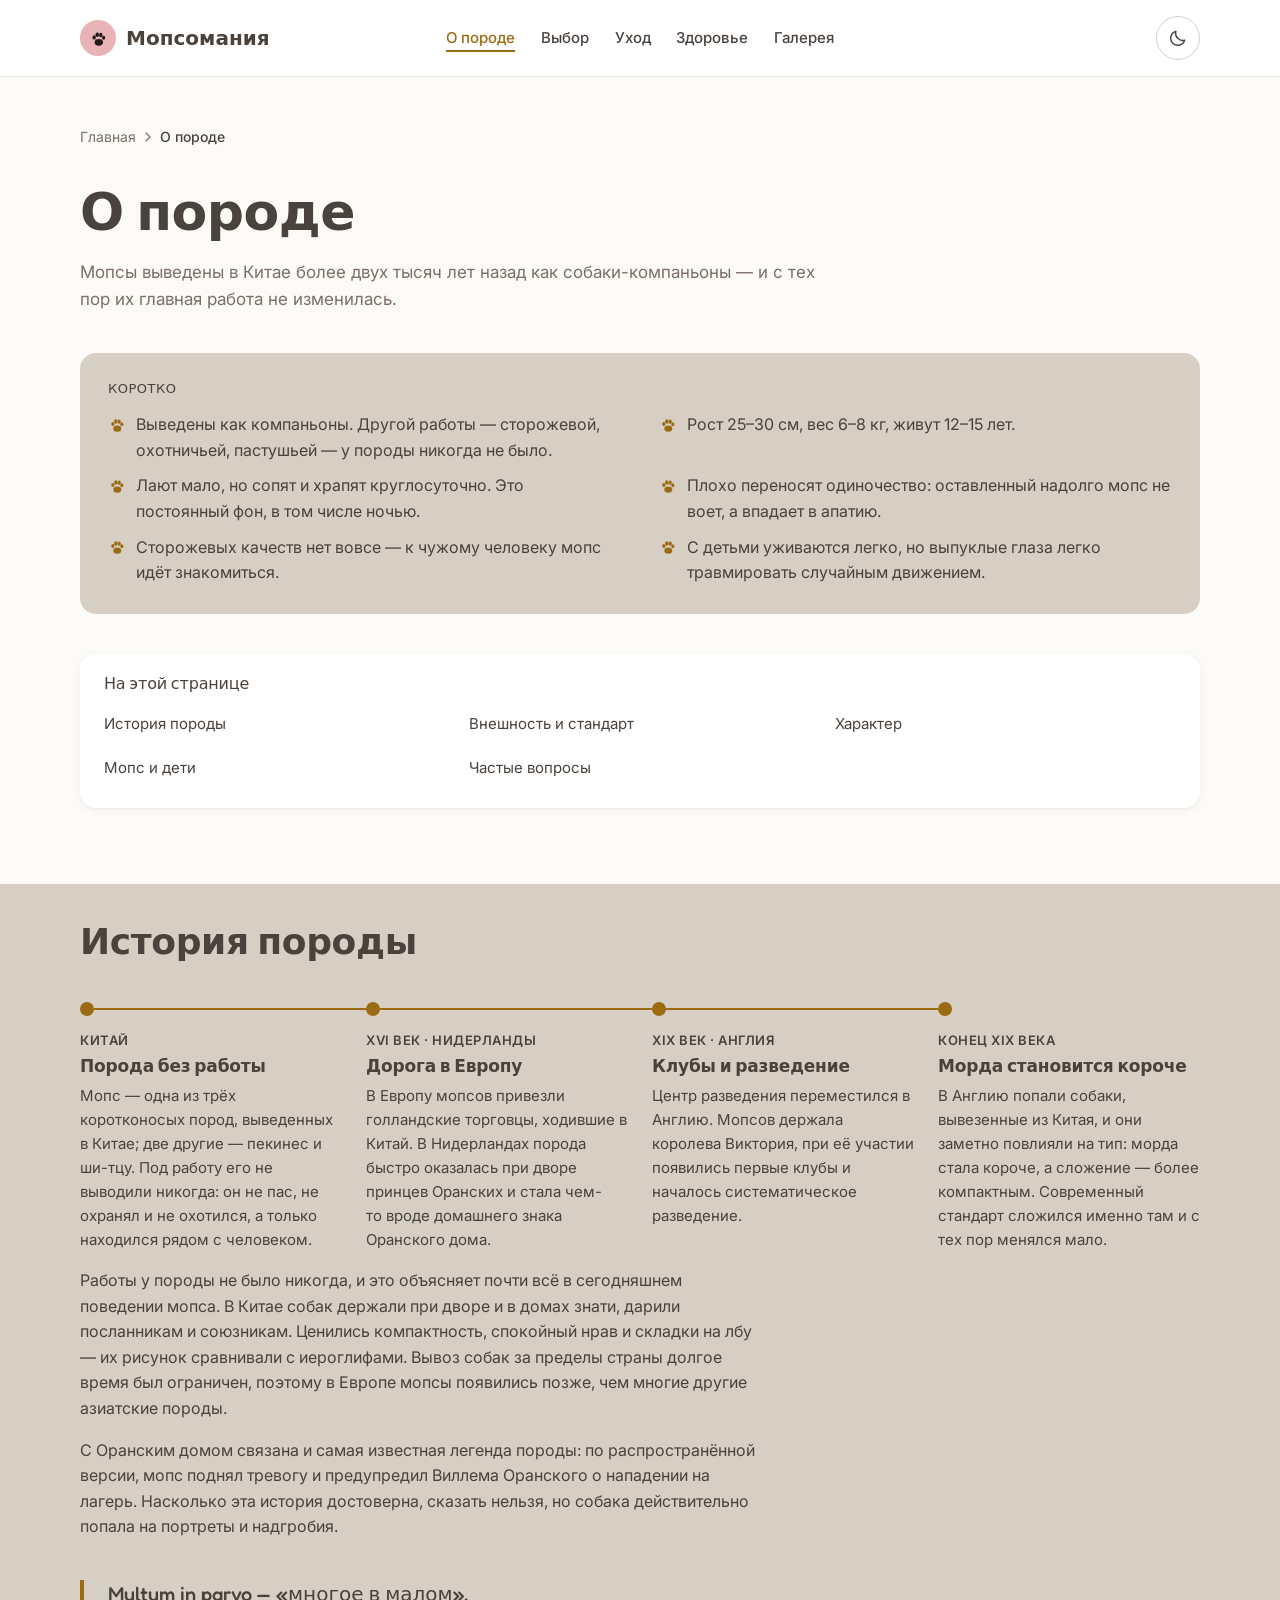
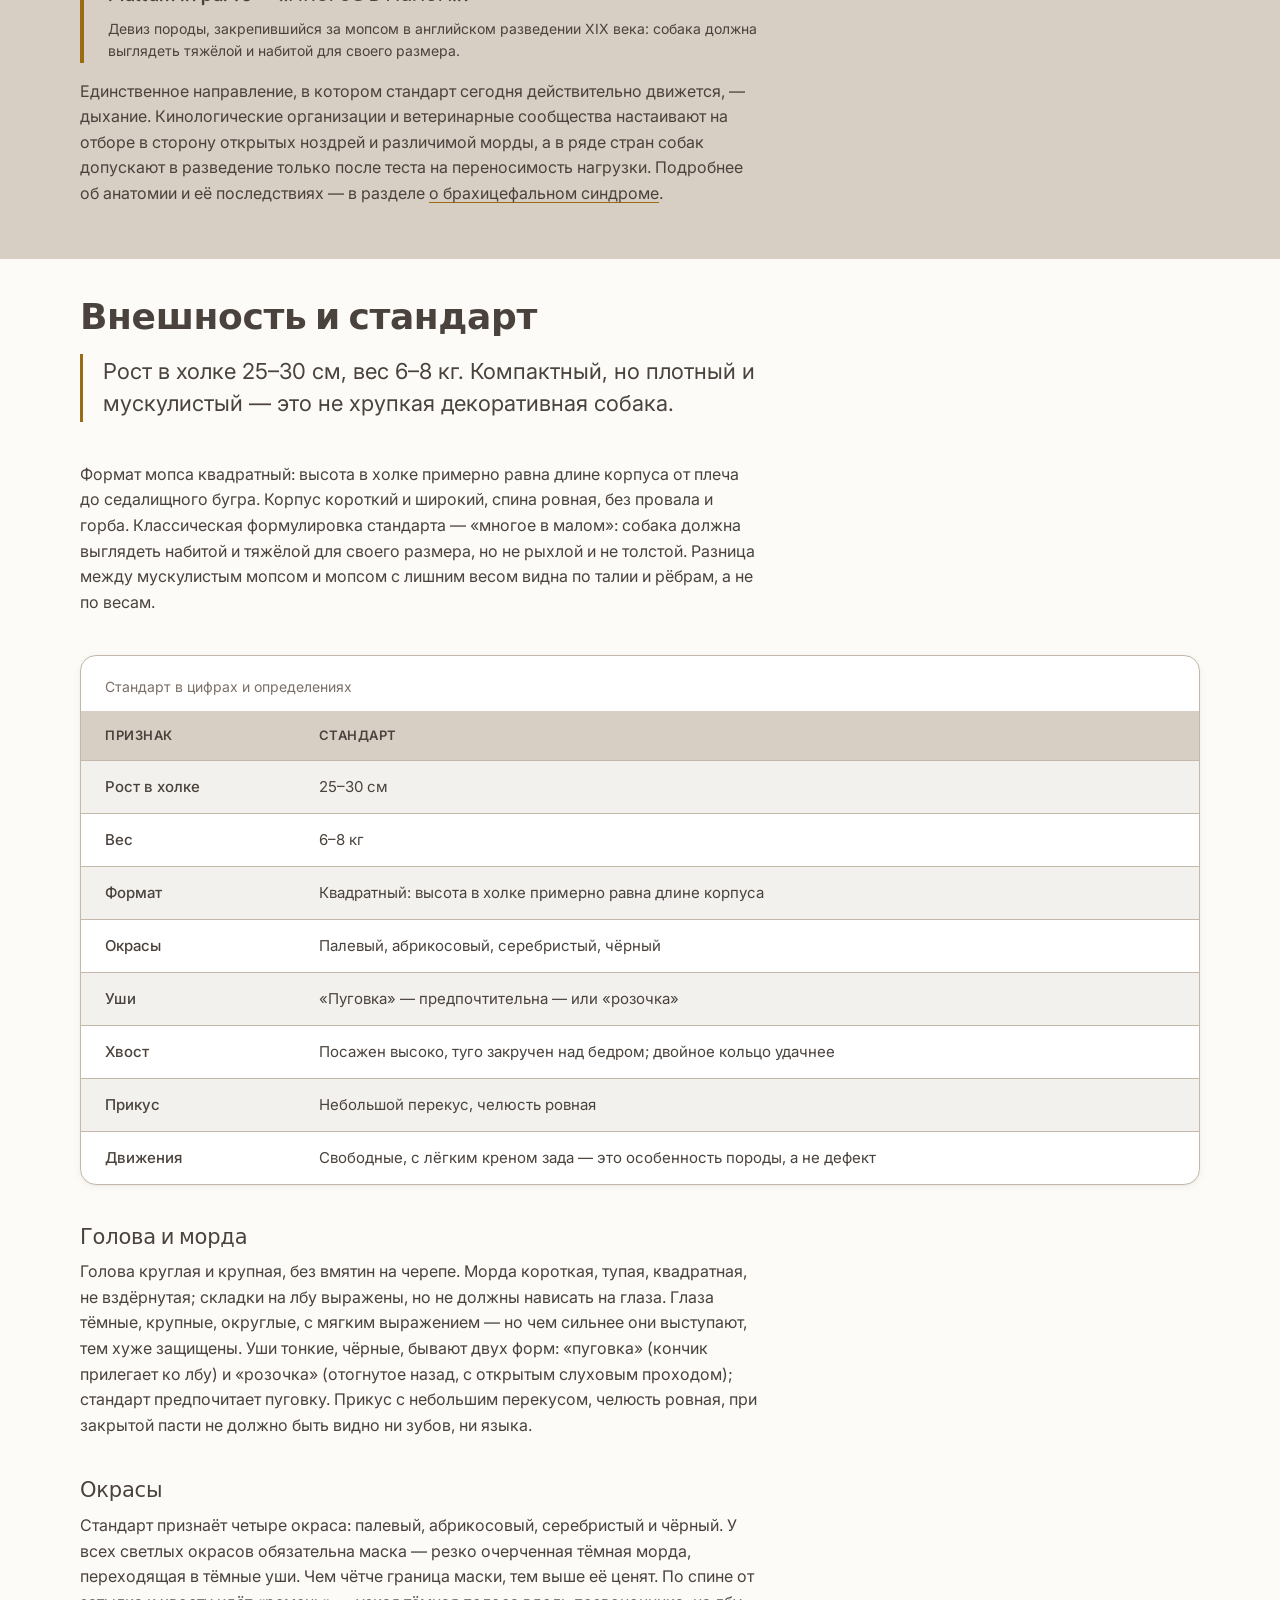
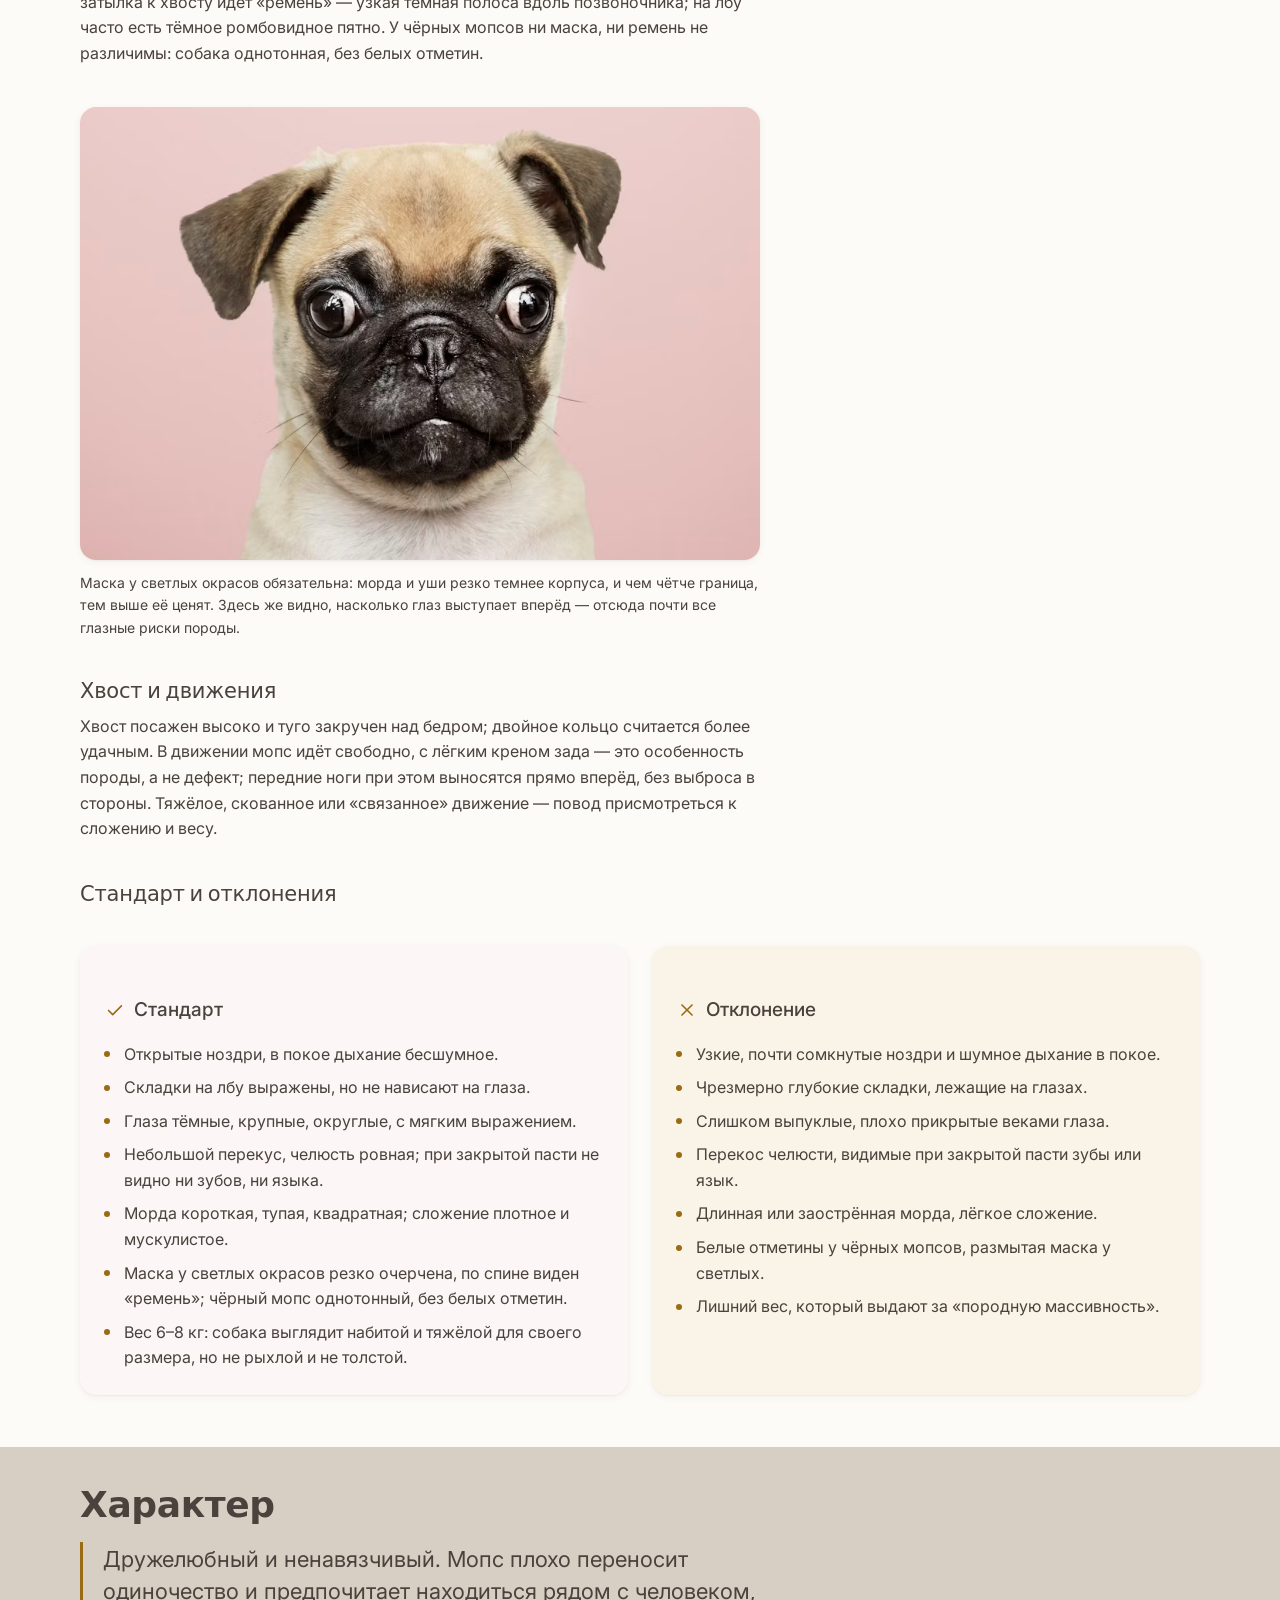
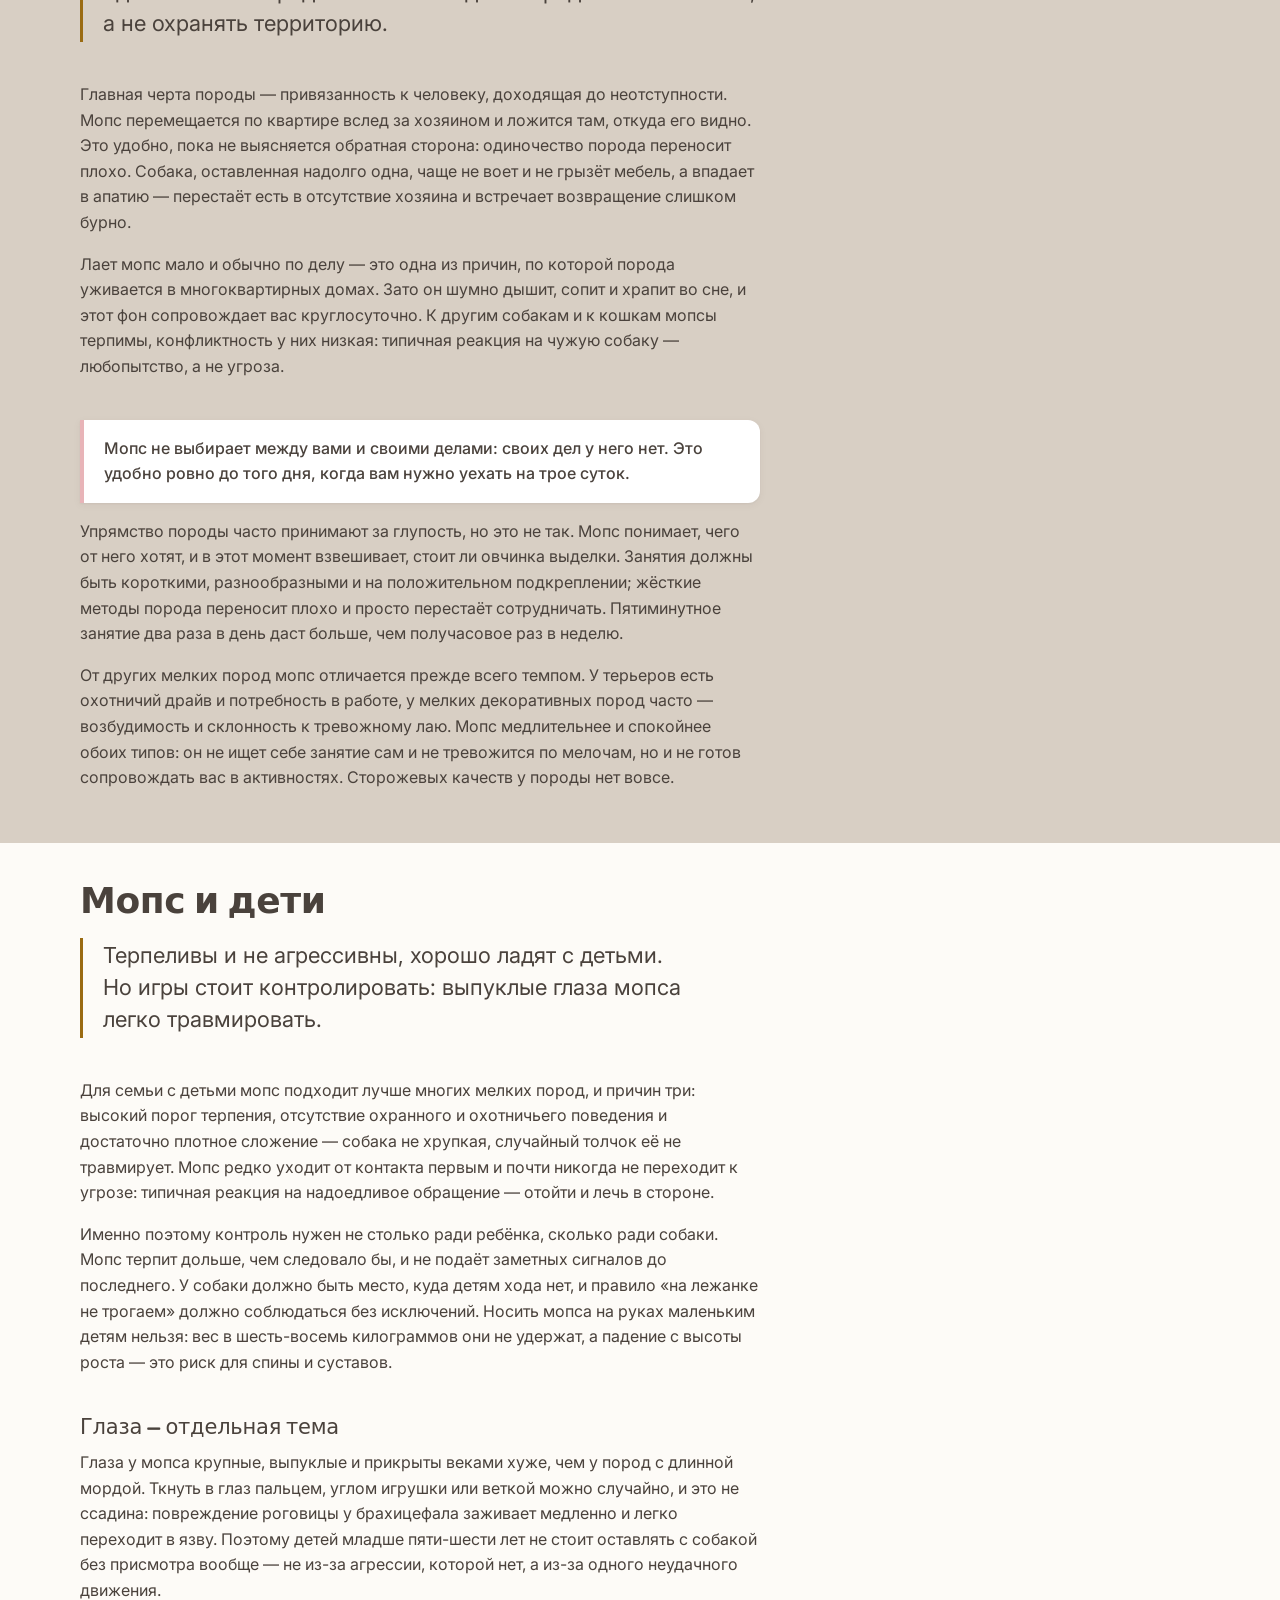
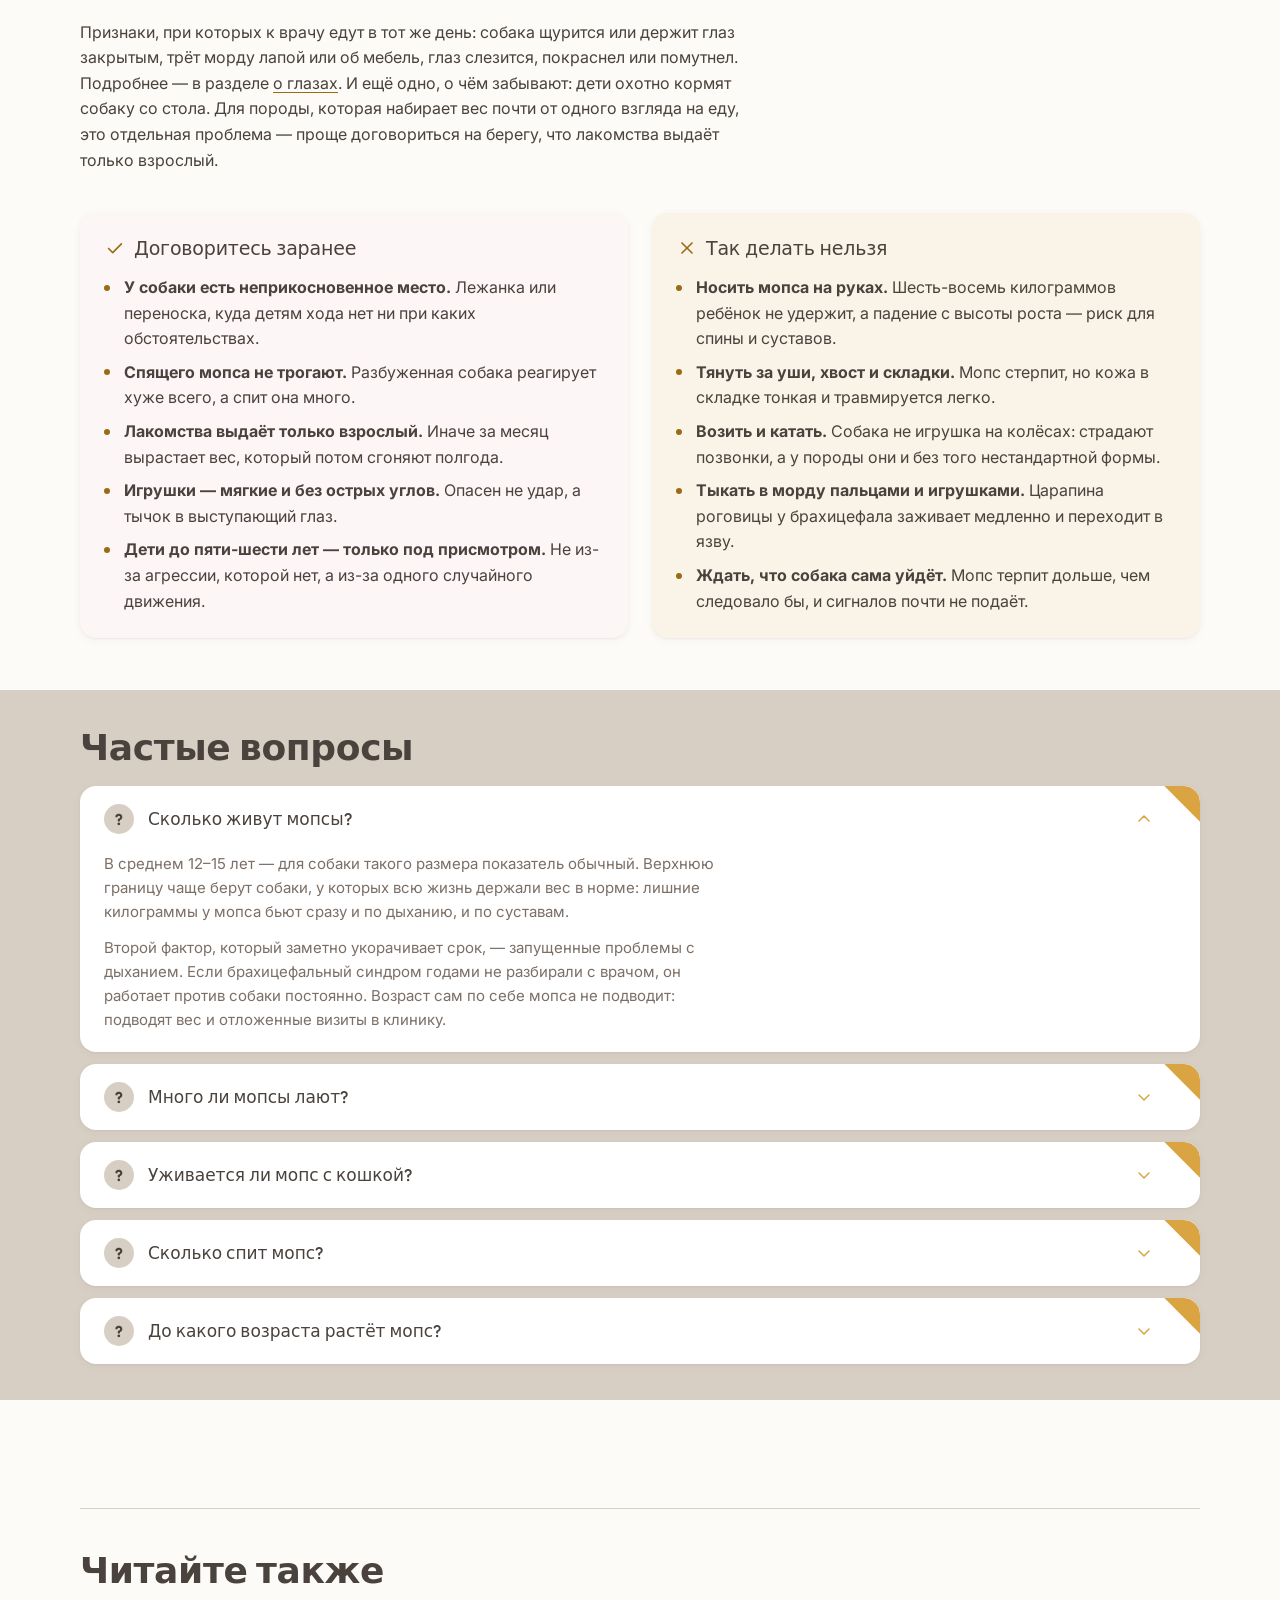
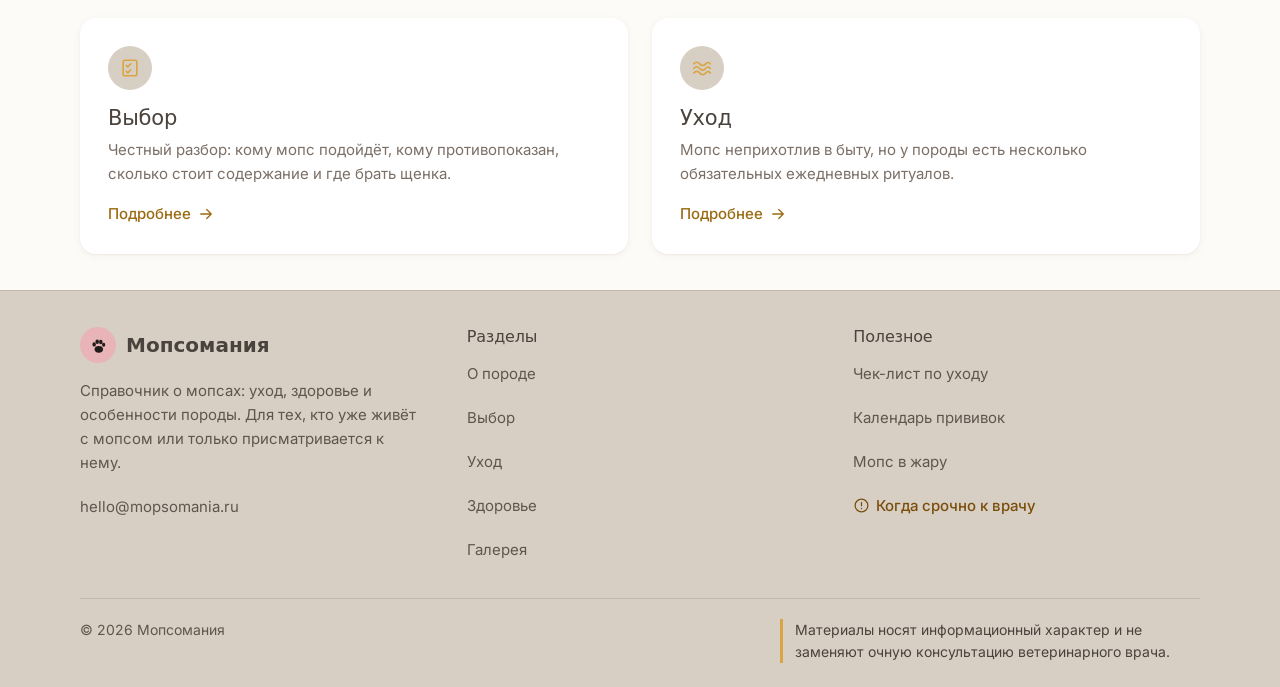
==== about/index.html @ bb1b1e7b "Многостраничный сайт: пять разделов, форма заявки, лайтбокс Лендинг разложен на страницы разделов (О" ====
<!DOCTYPE html>
<html lang="ru">
<head>
  <meta charset="UTF-8">
  <meta name="viewport" content="width=device-width, initial-scale=1.0">
  <title>О породе мопс: история, внешность, характер — Мопсомания</title>
  <meta name="description" content="История породы, стандарт внешности, характер мопса и его отношение к детям. Что за собака получается на выходе и чего от неё ждать.">

  <!-- Инлайновый favicon: без него браузер стучится за /favicon.ico и ловит 404.
       Та же лапа, что в логотипе, — эмодзи рисовала система, и знак в шапке
       и на вкладке выглядели по-разному. Решётки в цветах экранированы как %23. -->
  <link rel="icon" href="data:image/svg+xml,<svg xmlns='http://www.w3.org/2000/svg' viewBox='0 0 24 24'><circle cx='12' cy='12' r='12' fill='%23E8B4B8'/><g fill='%231F1B19'><ellipse cx='6.5' cy='10.6' rx='2.15' ry='2.75'/><ellipse cx='10.4' cy='7.3' rx='2.25' ry='2.95'/><ellipse cx='14.9' cy='7.5' rx='2.2' ry='2.9'/><ellipse cx='18.5' cy='11' rx='2.05' ry='2.6'/><ellipse cx='12.4' cy='16.8' rx='5.3' ry='4.3'/></g></svg>">

  <!-- Шрифты: Fredoka для заголовков, Inter для текста -->
  <link rel="preconnect" href="https://fonts.googleapis.com">
  <link rel="preconnect" href="https://fonts.gstatic.com" crossorigin>
  <link href="https://fonts.googleapis.com/css2?family=Fredoka:wght@500;600&family=Inter:wght@400;500&display=swap" rel="stylesheet">

  <link rel="stylesheet" href="../style.css">

  <!--
    Тема применяется ДО первой отрисовки, иначе при загрузке будет вспышка
    светлой темы. Класс .js помечает, что скрипты работают: анимации появления
    и мобильная навигация прячут контент только в этом случае, иначе без JS
    страница осталась бы пустой, а на мобильном — ещё и без меню.

    Ключ localStorage с префиксом: на GitHub Pages origin вида логин.github.io
    общий для всех репозиториев владельца, и голое 'theme' столкнулось бы
    с любым соседним проектом на том же домене. Ключ общий для всех страниц.
  -->
  <script>
    (function () {
      var root = document.documentElement;
      root.classList.add('js');
      var theme = 'light';
      try {
        var saved = localStorage.getItem('mopsomania:theme');
        if (saved === 'light' || saved === 'dark') {
          theme = saved;
        } else if (window.matchMedia('(prefers-color-scheme: dark)').matches) {
          theme = 'dark';
        }
      } catch (e) {
        /* localStorage недоступен (приватный режим) — остаётся светлая тема */
      }
      root.setAttribute('data-theme', theme);
    })();
  </script>
</head>
<body data-page="about">
  <a class="skip-link" href="#main">Перейти к основному содержимому</a>

  <!-- Сентинел высотой 40px: пока он в зоне видимости, прокрутка меньше порога -->
  <div id="scroll-sentinel" aria-hidden="true"></div>

  <!-- ============ ШАПКА ============ -->
  <header class="header" id="header" role="banner">
    <div class="container header__inner">
      <a class="logo" href="../">
        <span class="logo__mark" aria-hidden="true">
          <svg class="logo__paw" viewBox="0 0 24 24" aria-hidden="true" focusable="false">
            <ellipse cx="6.5" cy="10.6" rx="2.15" ry="2.75"/>
                    <ellipse cx="10.4" cy="7.3" rx="2.25" ry="2.95"/>
                    <ellipse cx="14.9" cy="7.5" rx="2.2" ry="2.9"/>
                    <ellipse cx="18.5" cy="11" rx="2.05" ry="2.6"/>
                    <ellipse cx="12.4" cy="16.8" rx="5.3" ry="4.3"/>
          </svg>
        </span>
        <span>Мопсомания</span>
      </a>

      <!--
        Связь пункта с разделом держится только на data-nav-link ↔ data-page
        у <body>. href по-прежнему нигде не разбирается: переезд с якорей
        на пути не потребовал правок ни в CSS, ни в логике подсветки.
      -->
      <nav class="nav" id="primary-nav" aria-label="Основная навигация">
        <ul class="nav__list">
          <li><a class="nav__link" href="../about/" data-nav-link="about">О породе</a></li>
          <li><a class="nav__link" href="../choose/" data-nav-link="choose">Выбор</a></li>
          <li><a class="nav__link" href="../care/" data-nav-link="care">Уход</a></li>
          <li><a class="nav__link" href="../health/" data-nav-link="health">Здоровье</a></li>
          <li><a class="nav__link" href="../gallery/" data-nav-link="gallery">Галерея</a></li>
        </ul>
      </nav>

      <div class="header__actions">
        <button class="theme-toggle" id="theme-toggle" type="button" aria-label="Включить тёмную тему" aria-pressed="false">
          <svg class="icon icon--sun" viewBox="0 0 24 24" aria-hidden="true" focusable="false">
            <circle cx="12" cy="12" r="4.5"/>
            <path d="M12 2v2.5M12 19.5V22M2 12h2.5M19.5 12H22M4.9 4.9l1.8 1.8M17.3 17.3l1.8 1.8M19.1 4.9l-1.8 1.8M6.7 17.3l-1.8 1.8"/>
          </svg>
          <svg class="icon icon--moon" viewBox="0 0 24 24" aria-hidden="true" focusable="false">
            <path d="M20 14.5A8.5 8.5 0 0 1 9.5 4a8.5 8.5 0 1 0 10.5 10.5z"/>
          </svg>
        </button>

        <button class="nav-toggle" type="button" data-nav-toggle
                aria-label="Открыть меню" aria-expanded="false" aria-controls="primary-nav">
          <svg class="icon icon--burger" viewBox="0 0 24 24" aria-hidden="true" focusable="false">
            <path d="M4 7h16M4 12h16M4 17h16"/>
          </svg>
          <svg class="icon icon--close" viewBox="0 0 24 24" aria-hidden="true" focusable="false">
            <path d="M6 6l12 12M18 6L6 18"/>
          </svg>
        </button>
      </div>
    </div>
  </header>

  <main id="main">
    <section class="section section--page">
      <div class="container">

        <!-- ============ ХЛЕБНЫЕ КРОШКИ ============ -->
        <nav class="breadcrumbs" aria-label="Хлебные крошки">
          <ol class="breadcrumbs__list">
            <li class="breadcrumbs__item">
              <a class="breadcrumbs__link" href="../">Главная</a>
              <svg class="icon breadcrumbs__sep" viewBox="0 0 24 24" aria-hidden="true" focusable="false">
                <path d="M9 6l6 6-6 6"/>
              </svg>
            </li>
            <li class="breadcrumbs__item">
              <span class="breadcrumbs__current" aria-current="page">О породе</span>
            </li>
          </ol>
        </nav>

        <header class="page-head">
          <h1 class="page-head__title reveal">О породе</h1>
          <p class="page-head__lead reveal">
            Мопсы выведены в Китае более двух тысяч лет назад как собаки-компаньоны —
            и с тех пор их главная работа не изменилась.
          </p>
        </header>

        <!-- ============ КОРОТКО ============
             Ответ за десять секунд: прочитавший только этот блок уже знает
             главное по теме страницы и сам решает, читать ли дальше. -->
        <aside class="brief reveal">
          <h2 class="brief__title">Коротко</h2>
          <ul class="brief__list">
            <li class="brief__item">
              <svg class="brief__paw" viewBox="0 0 24 24" aria-hidden="true" focusable="false">
                <ellipse cx="6.5" cy="10.6" rx="2.15" ry="2.75"/>
                <ellipse cx="10.4" cy="7.3" rx="2.25" ry="2.95"/>
                <ellipse cx="14.9" cy="7.5" rx="2.2" ry="2.9"/>
                <ellipse cx="18.5" cy="11" rx="2.05" ry="2.6"/>
                <ellipse cx="12.4" cy="16.8" rx="5.3" ry="4.3"/>
              </svg>
              <span>Выведены как компаньоны. Другой работы — сторожевой, охотничьей, пастушьей — у породы никогда не было.</span>
            </li>
            <li class="brief__item">
              <svg class="brief__paw" viewBox="0 0 24 24" aria-hidden="true" focusable="false">
                <ellipse cx="6.5" cy="10.6" rx="2.15" ry="2.75"/>
                <ellipse cx="10.4" cy="7.3" rx="2.25" ry="2.95"/>
                <ellipse cx="14.9" cy="7.5" rx="2.2" ry="2.9"/>
                <ellipse cx="18.5" cy="11" rx="2.05" ry="2.6"/>
                <ellipse cx="12.4" cy="16.8" rx="5.3" ry="4.3"/>
              </svg>
              <span>Рост 25–30 см, вес 6–8 кг, живут 12–15 лет.</span>
            </li>
            <li class="brief__item">
              <svg class="brief__paw" viewBox="0 0 24 24" aria-hidden="true" focusable="false">
                <ellipse cx="6.5" cy="10.6" rx="2.15" ry="2.75"/>
                <ellipse cx="10.4" cy="7.3" rx="2.25" ry="2.95"/>
                <ellipse cx="14.9" cy="7.5" rx="2.2" ry="2.9"/>
                <ellipse cx="18.5" cy="11" rx="2.05" ry="2.6"/>
                <ellipse cx="12.4" cy="16.8" rx="5.3" ry="4.3"/>
              </svg>
              <span>Лают мало, но сопят и храпят круглосуточно. Это постоянный фон, в том числе ночью.</span>
            </li>
            <li class="brief__item">
              <svg class="brief__paw" viewBox="0 0 24 24" aria-hidden="true" focusable="false">
                <ellipse cx="6.5" cy="10.6" rx="2.15" ry="2.75"/>
                <ellipse cx="10.4" cy="7.3" rx="2.25" ry="2.95"/>
                <ellipse cx="14.9" cy="7.5" rx="2.2" ry="2.9"/>
                <ellipse cx="18.5" cy="11" rx="2.05" ry="2.6"/>
                <ellipse cx="12.4" cy="16.8" rx="5.3" ry="4.3"/>
              </svg>
              <span>Плохо переносят одиночество: оставленный надолго мопс не воет, а впадает в апатию.</span>
            </li>
            <li class="brief__item">
              <svg class="brief__paw" viewBox="0 0 24 24" aria-hidden="true" focusable="false">
                <ellipse cx="6.5" cy="10.6" rx="2.15" ry="2.75"/>
                <ellipse cx="10.4" cy="7.3" rx="2.25" ry="2.95"/>
                <ellipse cx="14.9" cy="7.5" rx="2.2" ry="2.9"/>
                <ellipse cx="18.5" cy="11" rx="2.05" ry="2.6"/>
                <ellipse cx="12.4" cy="16.8" rx="5.3" ry="4.3"/>
              </svg>
              <span>Сторожевых качеств нет вовсе — к чужому человеку мопс идёт знакомиться.</span>
            </li>
            <li class="brief__item">
              <svg class="brief__paw" viewBox="0 0 24 24" aria-hidden="true" focusable="false">
                <ellipse cx="6.5" cy="10.6" rx="2.15" ry="2.75"/>
                <ellipse cx="10.4" cy="7.3" rx="2.25" ry="2.95"/>
                <ellipse cx="14.9" cy="7.5" rx="2.2" ry="2.9"/>
                <ellipse cx="18.5" cy="11" rx="2.05" ry="2.6"/>
                <ellipse cx="12.4" cy="16.8" rx="5.3" ry="4.3"/>
              </svg>
              <span>С детьми уживаются легко, но выпуклые глаза легко травмировать случайным движением.</span>
            </li>
          </ul>
        </aside>

        <!-- ============ ОГЛАВЛЕНИЕ СТРАНИЦЫ ============
             Блок скрывается сам, если пунктов меньше четырёх. -->
        <nav class="toc reveal" aria-label="Содержание страницы">
          <h2 class="toc__title">На этой странице</h2>
          <ul class="toc__list">
            <li class="toc__item"><a class="toc__link" href="#history">История породы</a></li>
            <li class="toc__item"><a class="toc__link" href="#appearance">Внешность и стандарт</a></li>
            <li class="toc__item"><a class="toc__link" href="#temper">Характер</a></li>
            <li class="toc__item"><a class="toc__link" href="#children">Мопс и дети</a></li>
            <li class="toc__item"><a class="toc__link" href="#faq">Частые вопросы</a></li>
          </ul>
        </nav>

      </div>
    </section>

    <!-- ============ ИСТОРИЯ ПОРОДЫ ============ -->
    <section class="section section--alt">
      <div class="container">
        <h2 id="history">История породы</h2>
        <!-- Четыре вехи вместо четырёх абзацев подряд: содержание здесь
             хронологическое, и порядок несёт смысл — отсюда <ol>, а не <ul>.
             Нумерация не выводится: у вех есть даты, и подписаны именно они.
             Подробности, не влезшие в веху, идут абзацами ПОД таймлайном —
             ни один факт из прежнего текста не потерян. -->
        <ol class="timeline">
          <li class="timeline__node">
            <p class="timeline__date">Китай</p>
            <h3 class="timeline__title">Порода без работы</h3>
            <p class="timeline__text">
              Мопс — одна из трёх коротконосых пород, выведенных в Китае; две другие —
              пекинес и ши-тцу. Под работу его не выводили никогда: он не пас, не охранял
              и не охотился, а только находился рядом с человеком.
            </p>
          </li>
          <li class="timeline__node">
            <p class="timeline__date">XVI век · Нидерланды</p>
            <h3 class="timeline__title">Дорога в Европу</h3>
            <p class="timeline__text">
              В Европу мопсов привезли голландские торговцы, ходившие в Китай. В Нидерландах
              порода быстро оказалась при дворе принцев Оранских и стала чем-то вроде
              домашнего знака Оранского дома.
            </p>
          </li>
          <li class="timeline__node">
            <p class="timeline__date">XIX век · Англия</p>
            <h3 class="timeline__title">Клубы и разведение</h3>
            <p class="timeline__text">
              Центр разведения переместился в Англию. Мопсов держала королева Виктория,
              при её участии появились первые клубы и началось систематическое разведение.
            </p>
          </li>
          <li class="timeline__node">
            <p class="timeline__date">Конец XIX века</p>
            <h3 class="timeline__title">Морда становится короче</h3>
            <p class="timeline__text">
              В Англию попали собаки, вывезенные из Китая, и они заметно повлияли на тип:
              морда стала короче, а сложение — более компактным. Современный стандарт
              сложился именно там и с тех пор менялся мало.
            </p>
          </li>
        </ol>
        <p>
          Работы у породы не было никогда, и это объясняет почти всё в сегодняшнем поведении
          мопса. В Китае собак держали при дворе и в домах знати, дарили посланникам
          и союзникам. Ценились компактность, спокойный нрав и складки на лбу — их рисунок
          сравнивали с иероглифами. Вывоз собак за пределы страны долгое время был ограничен,
          поэтому в Европе мопсы появились позже, чем многие другие азиатские породы.
        </p>
        <p>
          С Оранским домом связана и самая известная легенда породы: по распространённой
          версии, мопс поднял тревогу и предупредил Виллема Оранского о нападении на лагерь.
          Насколько эта история достоверна, сказать нельзя, но собака действительно попала
          на портреты и надгробия.
        </p>
        <figure class="quote">
          <blockquote class="quote__text">Multum in parvo — «многое в малом».</blockquote>
          <figcaption class="quote__source">Девиз породы, закрепившийся за мопсом в английском разведении XIX века: собака должна выглядеть тяжёлой и набитой для своего размера.</figcaption>
        </figure>
        <p>
          Единственное направление, в котором стандарт сегодня действительно движется, — дыхание.
          Кинологические организации и ветеринарные сообщества настаивают на отборе в сторону
          открытых ноздрей и различимой морды, а в ряде стран собак допускают в разведение только
          после теста на переносимость нагрузки. Подробнее об анатомии и её последствиях —
          в разделе <a class="link" href="../health/#bas">о брахицефальном синдроме</a>.
        </p>
      </div>
    </section>

    <!-- ============ ВНЕШНОСТЬ И СТАНДАРТ ============ -->
    <section class="section">
      <div class="container">
        <h2 id="appearance">Внешность и стандарт</h2>
        <div class="card card--thesis">
          <p class="card__text">Рост в холке 25–30 см, вес 6–8 кг. Компактный, но плотный и мускулистый —
              это не хрупкая декоративная собака.</p>
        </div>
        <p>
          Формат мопса квадратный: высота в холке примерно равна длине корпуса от плеча
          до седалищного бугра. Корпус короткий и широкий, спина ровная, без провала и горба.
          Классическая формулировка стандарта — «многое в малом»: собака должна выглядеть
          набитой и тяжёлой для своего размера, но не рыхлой и не толстой. Разница между
          мускулистым мопсом и мопсом с лишним весом видна по талии и рёбрам, а не по весам.
        </p>
        <div class="table-wrap">
          <table class="care-table">
            <caption>Стандарт в цифрах и определениях</caption>
            <thead>
              <tr>
                <th scope="col">Признак</th>
                <th scope="col">Стандарт</th>
              </tr>
            </thead>
            <tbody>
              <tr>
                <th scope="row">Рост в холке</th>
                <td>25–30 см</td>
              </tr>
              <tr>
                <th scope="row">Вес</th>
                <td>6–8 кг</td>
              </tr>
              <tr>
                <th scope="row">Формат</th>
                <td>Квадратный: высота в холке примерно равна длине корпуса</td>
              </tr>
              <tr>
                <th scope="row">Окрасы</th>
                <td>Палевый, абрикосовый, серебристый, чёрный</td>
              </tr>
              <tr>
                <th scope="row">Уши</th>
                <td>«Пуговка» — предпочтительна — или «розочка»</td>
              </tr>
              <tr>
                <th scope="row">Хвост</th>
                <td>Посажен высоко, туго закручен над бедром; двойное кольцо удачнее</td>
              </tr>
              <tr>
                <th scope="row">Прикус</th>
                <td>Небольшой перекус, челюсть ровная</td>
              </tr>
              <tr>
                <th scope="row">Движения</th>
                <td>Свободные, с лёгким креном зада — это особенность породы, а не дефект</td>
              </tr>
            </tbody>
          </table>
        </div>
        <h3>Голова и морда</h3>
        <p>
          Голова круглая и крупная, без вмятин на черепе. Морда короткая, тупая, квадратная,
          не вздёрнутая; складки на лбу выражены, но не должны нависать на глаза. Глаза
          тёмные, крупные, округлые, с мягким выражением — но чем сильнее они выступают,
          тем хуже защищены. Уши тонкие, чёрные, бывают двух форм: «пуговка» (кончик прилегает
          ко лбу) и «розочка» (отогнутое назад, с открытым слуховым проходом); стандарт
          предпочитает пуговку. Прикус с небольшим перекусом, челюсть ровная, при закрытой
          пасти не должно быть видно ни зубов, ни языка.
        </p>
        <h3>Окрасы</h3>
        <p>
          Стандарт признаёт четыре окраса: палевый, абрикосовый, серебристый и чёрный.
          У всех светлых окрасов обязательна маска — резко очерченная тёмная морда,
          переходящая в тёмные уши. Чем чётче граница маски, тем выше её ценят.
          По спине от затылка к хвосту идёт «ремень» — узкая тёмная полоса вдоль позвоночника;
          на лбу часто есть тёмное ромбовидное пятно. У чёрных мопсов ни маска, ни ремень
          не различимы: собака однотонная, без белых отметин.
        </p>
        <figure class="figure">
          <img src="../assets/mops/pug-fawn-3.avif" alt="Палевый мопс анфас: тёмная маска на морде, складка над носом, тёмные уши" width="880" height="880" loading="lazy">
          <figcaption class="figure__caption">Маска у светлых окрасов обязательна: морда и уши резко темнее корпуса, и чем чётче граница, тем выше её ценят. Здесь же видно, насколько глаз выступает вперёд — отсюда почти все глазные риски породы.</figcaption>
        </figure>
        <h3>Хвост и движения</h3>
        <p>
          Хвост посажен высоко и туго закручен над бедром; двойное кольцо считается более
          удачным. В движении мопс идёт свободно, с лёгким креном зада — это особенность
          породы, а не дефект; передние ноги при этом выносятся прямо вперёд, без выброса
          в стороны. Тяжёлое, скованное или «связанное» движение — повод присмотреться
          к сложению и весу.
        </p>
        <h3>Стандарт и отклонения</h3>
        <!-- Тот же компонент, что «норма / тревожный признак» на health/.
             Правая колонка — прежний список отклонений слово в слово,
             левая собрана из описаний выше по разделу: каждой строке
             отклонения отвечает строка нормы. Заголовки колонок здесь h4,
             а не h3, как на health/: раздел уже вложен в h3. -->
        <div class="duo">
          <div class="duo__col duo__col--yes">
            <h4 class="duo__title">
              <svg class="icon duo__icon" viewBox="0 0 24 24" aria-hidden="true" focusable="false">
                <path d="M5 12.5l4.5 4.5L19 7.5"/>
              </svg>
              Стандарт
            </h4>
            <ul class="list">
              <li>Открытые ноздри, в покое дыхание бесшумное.</li>
              <li>Складки на лбу выражены, но не нависают на глаза.</li>
              <li>Глаза тёмные, крупные, округлые, с мягким выражением.</li>
              <li>Небольшой перекус, челюсть ровная; при закрытой пасти не видно ни зубов, ни языка.</li>
              <li>Морда короткая, тупая, квадратная; сложение плотное и мускулистое.</li>
              <li>Маска у светлых окрасов резко очерчена, по спине виден «ремень»; чёрный мопс однотонный, без белых отметин.</li>
              <li>Вес 6–8 кг: собака выглядит набитой и тяжёлой для своего размера, но не рыхлой и не толстой.</li>
            </ul>
          </div>
          <div class="duo__col duo__col--no">
            <h4 class="duo__title">
              <svg class="icon duo__icon" viewBox="0 0 24 24" aria-hidden="true" focusable="false">
                <path d="M6.5 6.5l11 11M17.5 6.5l-11 11"/>
              </svg>
              Отклонение
            </h4>
            <ul class="list">
              <li>Узкие, почти сомкнутые ноздри и шумное дыхание в покое.</li>
              <li>Чрезмерно глубокие складки, лежащие на глазах.</li>
              <li>Слишком выпуклые, плохо прикрытые веками глаза.</li>
              <li>Перекос челюсти, видимые при закрытой пасти зубы или язык.</li>
              <li>Длинная или заострённая морда, лёгкое сложение.</li>
              <li>Белые отметины у чёрных мопсов, размытая маска у светлых.</li>
              <li>Лишний вес, который выдают за «породную массивность».</li>
            </ul>
          </div>
        </div>
      </div>
    </section>

    <!-- ============ ХАРАКТЕР ============ -->
    <section class="section section--alt">
      <div class="container">
        <h2 id="temper">Характер</h2>
        <div class="card card--thesis">
          <p class="card__text">Дружелюбный и ненавязчивый. Мопс плохо переносит одиночество и предпочитает
              находиться рядом с человеком, а не охранять территорию.</p>
        </div>
        <p>
          Главная черта породы — привязанность к человеку, доходящая до неотступности.
          Мопс перемещается по квартире вслед за хозяином и ложится там, откуда его видно.
          Это удобно, пока не выясняется обратная сторона: одиночество порода переносит плохо.
          Собака, оставленная надолго одна, чаще не воет и не грызёт мебель, а впадает
          в апатию — перестаёт есть в отсутствие хозяина и встречает возвращение слишком бурно.
        </p>
        <p>
          Лает мопс мало и обычно по делу — это одна из причин, по которой порода уживается
          в многоквартирных домах. Зато он шумно дышит, сопит и храпит во сне, и этот фон
          сопровождает вас круглосуточно. К другим собакам и к кошкам мопсы терпимы,
          конфликтность у них низкая: типичная реакция на чужую собаку —
          любопытство, а не угроза.
        </p>
        <p class="note">
          Мопс не выбирает между вами и своими делами: своих дел у него нет. Это удобно ровно
          до того дня, когда вам нужно уехать на трое суток.
        </p>
        <p>
          Упрямство породы часто принимают за глупость, но это не так. Мопс понимает,
          чего от него хотят, и в этот момент взвешивает, стоит ли овчинка выделки.
          Занятия должны быть короткими, разнообразными и на положительном подкреплении;
          жёсткие методы порода переносит плохо и просто перестаёт сотрудничать. Пятиминутное
          занятие два раза в день даст больше, чем получасовое раз в неделю.
        </p>
        <p>
          От других мелких пород мопс отличается прежде всего темпом. У терьеров есть
          охотничий драйв и потребность в работе, у мелких декоративных пород часто —
          возбудимость и склонность к тревожному лаю. Мопс медлительнее и спокойнее обоих
          типов: он не ищет себе занятие сам и не тревожится по мелочам, но и не готов
          сопровождать вас в активностях. Сторожевых качеств у породы нет вовсе.
        </p>
      </div>
    </section>

    <!-- ============ МОПС И ДЕТИ ============ -->
    <section class="section">
      <div class="container">
        <h2 id="children">Мопс и дети</h2>
        <div class="card card--thesis">
          <p class="card__text">Терпеливы и не агрессивны, хорошо ладят с детьми. Но игры стоит контролировать:
              выпуклые глаза мопса легко травмировать.</p>
        </div>
        <p>
          Для семьи с детьми мопс подходит лучше многих мелких пород, и причин три:
          высокий порог терпения, отсутствие охранного и охотничьего поведения и достаточно
          плотное сложение — собака не хрупкая, случайный толчок её не травмирует. Мопс редко
          уходит от контакта первым и почти никогда не переходит к угрозе: типичная реакция
          на надоедливое обращение — отойти и лечь в стороне.
        </p>
        <p>
          Именно поэтому контроль нужен не столько ради ребёнка, сколько ради собаки.
          Мопс терпит дольше, чем следовало бы, и не подаёт заметных сигналов до последнего.
          У собаки должно быть место, куда детям хода нет, и правило «на лежанке не трогаем»
          должно соблюдаться без исключений. Носить мопса на руках маленьким детям нельзя:
          вес в шесть-восемь килограммов они не удержат, а падение с высоты роста —
          это риск для спины и суставов.
        </p>
        <h3>Глаза — отдельная тема</h3>
        <p>
          Глаза у мопса крупные, выпуклые и прикрыты веками хуже, чем у пород с длинной мордой.
          Ткнуть в глаз пальцем, углом игрушки или веткой можно случайно, и это не ссадина:
          повреждение роговицы у брахицефала заживает медленно и легко переходит в язву.
          Поэтому детей младше пяти-шести лет не стоит оставлять с собакой без присмотра
          вообще — не из-за агрессии, которой нет, а из-за одного неудачного движения.
        </p>
        <p>
          Признаки, при которых к врачу едут в тот же день: собака щурится или держит глаз
          закрытым, трёт морду лапой или об мебель, глаз слезится, покраснел или помутнел.
          Подробнее — в разделе <a class="link" href="../health/#eyes">о глазах</a>.
          И ещё одно, о чём забывают: дети охотно кормят собаку со стола. Для породы,
          которая набирает вес почти от одного взгляда на еду, это отдельная проблема —
          проще договориться на берегу, что лакомства выдаёт только взрослый.
        </p>
        <div class="duo">
          <div class="duo__col duo__col--yes">
            <h3 class="duo__title">
              <svg class="icon duo__icon" viewBox="0 0 24 24" aria-hidden="true" focusable="false">
                <path d="M5 12.5l4.5 4.5L19 7.5"/>
              </svg>
              Договоритесь заранее
            </h3>
            <ul class="list">
              <li><strong>У собаки есть неприкосновенное место.</strong> Лежанка или переноска, куда детям хода нет ни при каких обстоятельствах.</li>
              <li><strong>Спящего мопса не трогают.</strong> Разбуженная собака реагирует хуже всего, а спит она много.</li>
              <li><strong>Лакомства выдаёт только взрослый.</strong> Иначе за месяц вырастает вес, который потом сгоняют полгода.</li>
              <li><strong>Игрушки — мягкие и без острых углов.</strong> Опасен не удар, а тычок в выступающий глаз.</li>
              <li><strong>Дети до пяти-шести лет — только под присмотром.</strong> Не из-за агрессии, которой нет, а из-за одного случайного движения.</li>
            </ul>
          </div>
          <div class="duo__col duo__col--no">
            <h3 class="duo__title">
              <svg class="icon duo__icon" viewBox="0 0 24 24" aria-hidden="true" focusable="false">
                <path d="M6.5 6.5l11 11M17.5 6.5l-11 11"/>
              </svg>
              Так делать нельзя
            </h3>
            <ul class="list">
              <li><strong>Носить мопса на руках.</strong> Шесть-восемь килограммов ребёнок не удержит, а падение с высоты роста — риск для спины и суставов.</li>
              <li><strong>Тянуть за уши, хвост и складки.</strong> Мопс стерпит, но кожа в складке тонкая и травмируется легко.</li>
              <li><strong>Возить и катать.</strong> Собака не игрушка на колёсах: страдают позвонки, а у породы они и без того нестандартной формы.</li>
              <li><strong>Тыкать в морду пальцами и игрушками.</strong> Царапина роговицы у брахицефала заживает медленно и переходит в язву.</li>
              <li><strong>Ждать, что собака сама уйдёт.</strong> Мопс терпит дольше, чем следовало бы, и сигналов почти не подаёт.</li>
            </ul>
          </div>
        </div>
      </div>
    </section>

    <!-- ============ ЧАСТЫЕ ВОПРОСЫ ============ -->
    <section class="section section--alt">
      <div class="container">
        <h2 id="faq">Частые вопросы</h2>
        <div class="faq">
          <details class="faq__item" open>
            <summary class="faq__question">
              Сколько живут мопсы?
              <svg class="icon faq__chevron" viewBox="0 0 24 24" aria-hidden="true" focusable="false">
                <path d="M6 9.5l6 6 6-6"/>
              </svg>
            </summary>
            <div class="faq__body">
              <div class="faq__body-inner">
                <p>
                  В среднем 12–15 лет — для собаки такого размера показатель обычный. Верхнюю границу
                  чаще берут собаки, у которых всю жизнь держали вес в норме: лишние килограммы
                  у мопса бьют сразу и по дыханию, и по суставам.
                </p>
                <p>
                  Второй фактор, который заметно укорачивает срок, — запущенные проблемы с дыханием.
                  Если брахицефальный синдром годами не разбирали с врачом, он работает против собаки
                  постоянно. Возраст сам по себе мопса не подводит: подводят вес и отложенные визиты
                  в клинику.
                </p>
              </div>
            </div>
          </details>

          <details class="faq__item" open>
            <summary class="faq__question">
              Много ли мопсы лают?
              <svg class="icon faq__chevron" viewBox="0 0 24 24" aria-hidden="true" focusable="false">
                <path d="M6 9.5l6 6 6-6"/>
              </svg>
            </summary>
            <div class="faq__body">
              <div class="faq__body-inner">
                <p>
                  Мало и обычно по делу — это одна из причин, по которой порода уживается
                  в многоквартирном доме. Сторожевого лая у мопса нет вовсе: на чужого человека
                  он идёт знакомиться, а не предупреждать хозяина.
                </p>
                <p>
                  Зато мопс шумный в другом смысле. Он сопит, храпит и причмокивает, и этот фон
                  не выключается ни днём, ни ночью. Если вы выбираете породу из соображений тишины,
                  оценивать нужно именно храп, а не лай: жалуются на него, а не на голос.
                </p>
              </div>
            </div>
          </details>

          <details class="faq__item" open>
            <summary class="faq__question">
              Уживается ли мопс с кошкой?
              <svg class="icon faq__chevron" viewBox="0 0 24 24" aria-hidden="true" focusable="false">
                <path d="M6 9.5l6 6 6-6"/>
              </svg>
            </summary>
            <div class="faq__body">
              <div class="faq__body-inner">
                <p>
                  Как правило, да. Охотничьего инстинкта у породы нет, территорию мопс не охраняет,
                  и типичная реакция на кошку — любопытство, а не преследование.
                </p>
                <p>
                  Проблемы чаще создаёт кошка, а не собака: мопс лезет знакомиться и плохо считывает
                  предупреждения. Знакомить нужно постепенно, а кошке оставить высоту, куда собака
                  не заберётся, — этого обычно достаточно.
                </p>
                <p>
                  Отдельно проследите, чтобы мопс не добрался до кошачьего корма. Он калорийнее собачьего,
                  а останавливаться мопс не умеет.
                </p>
              </div>
            </div>
          </details>

          <details class="faq__item" open>
            <summary class="faq__question">
              Сколько спит мопс?
              <svg class="icon faq__chevron" viewBox="0 0 24 24" aria-hidden="true" focusable="false">
                <path d="M6 9.5l6 6 6-6"/>
              </svg>
            </summary>
            <div class="faq__body">
              <div class="faq__body-inner">
                <p>
                  Взрослая собака спит 12–14 часов в сутки, щенок — 16–20. Это норма, а не признак
                  вялости: у породы низкий собственный темп, и она легко подстраивается под режим
                  хозяина.
                </p>
                <p>
                  Насторожить должно другое: собака стала спать заметно больше обычного, тяжело встаёт,
                  спит с вытянутой шеей или подкладывает что-нибудь под голову, чтобы приподнять её.
                  Последнее часто означает, что лёжа ей неудобно дышать, и это повод показаться
                  врачу, а не переставить лежанку.
                </p>
              </div>
            </div>
          </details>

          <details class="faq__item" open>
            <summary class="faq__question">
              До какого возраста растёт мопс?
              <svg class="icon faq__chevron" viewBox="0 0 24 24" aria-hidden="true" focusable="false">
                <path d="M6 9.5l6 6 6-6"/>
              </svg>
            </summary>
            <div class="faq__body">
              <div class="faq__body-inner">
                <p>
                  Основной рост заканчивается к 9–12 месяцам, после чего собака примерно до полутора лет
                  добирает в ширине и массе. Итоговый вес взрослого мопса — 6–8 кг; всё, что заметно
                  выше, это уже не «крупная кость», а лишний вес.
                </p>
                <p>
                  До года щенку не нужны длинные прогулки и противопоказаны прыжки с высоты: суставы
                  и связки ещё формируются. Ориентироваться лучше не на цифру в месяцах, а на кондицию —
                  рёбра должны прощупываться под кожей в любом возрасте.
                </p>
              </div>
            </div>
          </details>
        </div>
      </div>
    </section>

    <section class="section">
      <div class="container">
        <!-- ============ ЧИТАЙТЕ ТАКЖЕ ============ -->
        <section class="related">
          <h2 class="related__title reveal">Читайте также</h2>
          <div class="teasers teasers--related" data-stagger>
          <article class="teaser reveal">
            <span class="teaser__icon" aria-hidden="true">
              <svg class="icon" viewBox="0 0 24 24" focusable="false">
                <rect x="4.5" y="3.5" width="15" height="17" rx="2"/>
                <path d="M8 9.2l1.6 1.6 3.2-3.4M8 15.7l1.6 1.6 3.2-3.4"/>
              </svg>
            </span>
            <h3 class="teaser__title">
              <a class="teaser__link" href="../choose/">Выбор</a>
            </h3>
            <p class="teaser__text">Честный разбор: кому мопс подойдёт, кому противопоказан, сколько стоит содержание и где брать щенка.</p>
            <span class="teaser__more" aria-hidden="true">
              Подробнее
              <svg class="icon teaser__arrow" viewBox="0 0 24 24" focusable="false">
                <path d="M5 12h13M13 6l6 6-6 6"/>
              </svg>
            </span>
          </article>
          <article class="teaser reveal">
            <span class="teaser__icon" aria-hidden="true">
              <svg class="icon" viewBox="0 0 24 24" focusable="false">
                <path d="M3 7.5c2-2.4 4.5-2.4 6.5 0s4.5 2.4 6.5 0 4-1.6 5 0M3 12.5c2-2.4 4.5-2.4 6.5 0s4.5 2.4 6.5 0 4-1.6 5 0M3 17.5c2-2.4 4.5-2.4 6.5 0s4.5 2.4 6.5 0 4-1.6 5 0"/>
              </svg>
            </span>
            <h3 class="teaser__title">
              <a class="teaser__link" href="../care/">Уход</a>
            </h3>
            <p class="teaser__text">Мопс неприхотлив в быту, но у породы есть несколько обязательных ежедневных ритуалов.</p>
            <span class="teaser__more" aria-hidden="true">
              Подробнее
              <svg class="icon teaser__arrow" viewBox="0 0 24 24" focusable="false">
                <path d="M5 12h13M13 6l6 6-6 6"/>
              </svg>
            </span>
          </article>
          </div>
        </section>
      </div>
    </section>
  </main>

  <!-- ============ ФУТЕР ============ -->
  <footer class="footer" role="contentinfo" data-reveal>
    <div class="container">
      <div class="footer__grid" data-stagger>

        <!-- Колонка 1: о проекте. На мобильных не сворачивается -->
        <div class="footer__col reveal">
          <a class="logo" href="../">
            <span class="logo__mark" aria-hidden="true">
              <svg class="logo__paw" viewBox="0 0 24 24" aria-hidden="true" focusable="false">
                <ellipse cx="6.5" cy="10.6" rx="2.15" ry="2.75"/>
                        <ellipse cx="10.4" cy="7.3" rx="2.25" ry="2.95"/>
                        <ellipse cx="14.9" cy="7.5" rx="2.2" ry="2.9"/>
                        <ellipse cx="18.5" cy="11" rx="2.05" ry="2.6"/>
                        <ellipse cx="12.4" cy="16.8" rx="5.3" ry="4.3"/>
              </svg>
            </span>
            <span>Мопсомания</span>
          </a>
          <p class="footer__text">
            Справочник о мопсах: уход, здоровье и особенности породы. Для тех, кто уже живёт
            с мопсом или только присматривается к нему.
          </p>
          <p class="footer__contact">
            <a class="footer__link" href="mailto:hello@mopsomania.ru">hello@mopsomania.ru</a>
          </p>
        </div>

        <!--
          Колонки 2 и 3: до 768px это нативный аккордеон, выше — обычные заголовки.
          open стоит в разметке, а не ставится из JS: без скриптов колонки должны
          быть раскрыты, иначе девять ссылок подвала недостижимы. Сворачивает их
          на мобильном initFooterAccordion().
        -->
        <details class="footer__col footer__group reveal" data-footer-accordion open>
          <summary class="footer__summary">
            <h3 class="footer__title">Разделы</h3>
            <svg class="icon footer__chevron" viewBox="0 0 24 24" aria-hidden="true" focusable="false">
              <path d="M6 9.5l6 6 6-6"/>
            </svg>
          </summary>
          <ul class="footer__list">
            <li><a class="footer__link" href="../about/" data-nav-link="about">О породе</a></li>
            <li><a class="footer__link" href="../choose/" data-nav-link="choose">Выбор</a></li>
            <li><a class="footer__link" href="../care/" data-nav-link="care">Уход</a></li>
            <li><a class="footer__link" href="../health/" data-nav-link="health">Здоровье</a></li>
            <li><a class="footer__link" href="../gallery/" data-nav-link="gallery">Галерея</a></li>
          </ul>
        </details>

        <details class="footer__col footer__group footer__col--wide reveal" data-footer-accordion open>
          <summary class="footer__summary">
            <h3 class="footer__title">Полезное</h3>
            <svg class="icon footer__chevron" viewBox="0 0 24 24" aria-hidden="true" focusable="false">
              <path d="M6 9.5l6 6 6-6"/>
            </svg>
          </summary>
          <ul class="footer__list">
            <li><a class="footer__link" href="../care/#checklist">Чек-лист по уходу</a></li>
            <li><a class="footer__link" href="../health/#vaccination">Календарь прививок</a></li>
            <li><a class="footer__link" href="../care/#heat">Мопс в жару</a></li>
            <li>
              <a class="footer__link footer__link--urgent" href="../health/#emergency">
                <svg class="icon footer__urgent-icon" viewBox="0 0 24 24" aria-hidden="true" focusable="false">
                  <circle cx="12" cy="12" r="9"/>
                  <path d="M12 7.5v5M12 16v.5"/>
                </svg>
                Когда срочно к врачу
              </a>
            </li>
          </ul>
        </details>

      </div>

      <div class="footer__bottom">
        <p class="footer__copy">© 2026 Мопсомания</p>
        <p class="footer__disclaimer">
          Материалы носят информационный характер и не заменяют очную консультацию
          ветеринарного врача.
        </p>
      </div>
    </div>
  </footer>

  <script src="../script.js"></script>
</body>
</html>
---- style.css ----
/* =========================================================
   1. ТОКЕНЫ: цвета, радиусы, тени, тайминги
   ========================================================= */

:root {
  /* Светлая тема */
  --bg: #FDFBF7;
  --surface: #FFFFFF;
  --text: #4A423C;
  /* #8A7F76 давал лишь 3.8–3.9:1 на --bg и --surface; #7B6F66 — 4.72 и 4.88:1 */
  --text-muted: #7B6F66;
  --accent: #E8B4B8;
  --accent-2: #D9A441;
  --neutral: #D8CFC4;

  /* Смысловой горчичный. --accent-2 даёт лишь 2.18:1 на --bg и 2.25:1 на --surface —
     этого мало там, где цвет НЕСЁТ СОСТОЯНИЕ: активный пункт меню, его подчёркивание,
     наведение на ссылки подвала. #9A6B12 даёт 4.53:1 и 4.68:1, проходит AA.
     Декоративные иконки (.card__icon, .callout__icon, полоса дисклеймера,
     .footer__link--urgent) намеренно остаются на --accent-2: их вид не меняется. */
  --accent-2-strong: #9A6B12;

  /* Доля горчичного в заливке блока #emergency. В тёмной теме больше:
     на светлом фоне 12% уже читаются, на тёмном тот же процент теряется. */
  --emergency-tint: 12%;

  /* Фон нечётных строк таблиц. Замешивается из разных токенов по темам,
     потому что палитры сжаты в разных концах шкалы: в светлой --bg и
     --surface отличаются на пару единиц (полоса из них даёт 1.02:1 —
     невидима), зато --neutral даёт заметный шаг; в тёмной наоборот —
     --neutral почти сливается с --surface, а --bg даёт 1.12:1.
     Обе темы выведены на одну воспринимаемую разницу ~1.12. */
  --zebra: color-mix(in srgb, var(--neutral) 30%, var(--surface));

  /* Цвет текста на заливке акцентом.
     Переиспользует тёмный тон палитры (#1F1B19): на --accent даёт ~9:1,
     на --accent-2 при hover ~7.6:1 — обе темы проходят AA с запасом. */
  --on-accent: #1F1B19;

  /* Текст и кнопка на затемнении лайтбокса. Затемнение тёмное в ОБЕИХ
     темах (--on-accent под 80%), поэтому --text сюда не годится: в светлой
     теме он тёмный и лёг бы на тёмное. Значение одно на все темы, как
     у --on-accent, и это светлый тон палитры — --text тёмной темы.
     На затемнении поверх --bg даёт 6.8:1, поверх --surface — те же 6.8:1. */
  --on-scrim: #F0E8E0;

  /* Ссылки подвала. Фон футера здесь --neutral (#D8CFC4), он тёмный,
     поэтому текст нужен темнее предложенного #6B6058: тот даёт лишь 3.97:1.
     #5F554D — 4.72:1, проходит AA. */
  --footer-link: #5F554D;

  /* Наведение: раньше здесь стоял --accent-2 и давал 1.46:1 на фоне подвала.
     Теперь смысловой горчичный — 3.04:1 на --neutral (см. заметку в отчёте:
     на этом фоне даже он не добирает до 4.5:1, подчёркивание и сдвиг
     по-прежнему несут часть нагрузки) */
  --footer-link-hover: var(--accent-2-strong);

  /* Подвал залит --neutral, и граница того же цвета была невидима.
     Оттенок темнее — разделители снова читаются. */
  --footer-border: #C4B8AA;

  /* Ссылка на неотложное состояние. Тот же тон, что у наведения, но глубже:
     --accent-2 на --neutral давал 1.46:1, #7A4E0A даёт 4.67:1 */
  --footer-urgent: #7A4E0A;

  /* Радиусы */
  --radius-card: 16px;
  --radius-sm: 12px;
  --radius-pill: 999px;

  /* Мягкие тени малой интенсивности */
  --shadow-sm: 0 1px 2px rgba(74, 66, 60, .05), 0 2px 8px rgba(74, 66, 60, .05);
  --shadow-md: 0 2px 4px rgba(74, 66, 60, .06), 0 8px 20px rgba(74, 66, 60, .09);
  --shadow-lg: 0 4px 8px rgba(74, 66, 60, .07), 0 14px 32px rgba(74, 66, 60, .12);

  /* Движение */
  --ease: cubic-bezier(0.4, 0, 0.2, 1);
  --dur: 200ms;
  --dur-ui: 180ms;      /* интерактивные элементы шапки и футера */
  --dur-theme: 250ms;
  --dur-reveal: 560ms;

  /* Высота шапки — от неё считается отступ якорей */
  --header-h: 76px;

  /*
    Ритм. Единая шкала вертикальных отступов: в правилах секций не должно
    быть никаких других значений, только эти три токена.
    Уменьшенные значения для ≤768px — в разделе «Адаптив», рядом с --header-h.

    Зазор между двумя соседними секциями складывается из двух padding'ов,
    то есть 2 × --space-section = 72px. Поэтому в токене лежит ПОЛОВИНА шага,
    а не сам шаг: там, где нужен полный межсекционный интервал одним значением
    (margin-top у «Читайте также»), берётся calc(var(--space-section) * 2).

    Вертикальных margin у секций нет вовсе — иначе padding одной вставал бы
    вплотную к margin другой и расстояние переставало быть предсказуемым.
  */
  --space-section: 36px;    /* половина шага: между секциями выходит 72px */
  --space-block: 40px;      /* между блоками внутри секции */
  --space-page-top: 40px;   /* от шапки до первого элемента страницы */
}

/* Тёмная тема — выбор пользователя (задаётся инлайн-скриптом в <head>) */
:root[data-theme="dark"] {
  --bg: #1F1B19;
  --surface: #2A2422;
  --text: #F0E8E0;
  --text-muted: #B5AAA0;
  --accent: #EFC2C6;
  --accent-2: #E0AE52;
  --neutral: #3A3230;
  /* На тёмном фоне горчичный и так даёт 8.42:1 — усиливать нечего,
     поэтому смысловой токен равен обычному акценту */
  --accent-2-strong: #E0AE52;
  /* На тёмном фоне 12% почти не видны — поднимаем до 18% */
  --emergency-tint: 18%;
  /* Здесь --neutral почти сливается с --surface (1.05:1 даже на 45%),
     а --bg даёт 1.12:1 — тот же шаг, что --neutral в светлой теме */
  --zebra: var(--bg);
  /* Значение то же, что в светлой теме: тёмный текст уместен на розовой
     заливке в обеих (9.48 и 10.74:1). Продублирован, чтобы токен был
     объявлен во всех трёх блоках, как требует CLAUDE.md */
  --on-accent: #1F1B19;
  /* Затемнение лайтбокса тёмное в обеих темах — значение то же */
  --on-scrim: #F0E8E0;

  /* В тёмной теме подвал лежит на --surface: 8.46:1 */
  --footer-link: #C9BFB6;
  /* Тут розовый акцент читается отлично (9.6:1), менять его незачем */
  --footer-link-hover: #EFC2C6;
  /* На тёмном подвале горчичный и так даёт 7.53:1 */
  --footer-urgent: #E0AE52;
  /* Прежний цвет границ подвала — на --surface он и так виден */
  --footer-border: #3A3230;

  --shadow-sm: 0 1px 2px rgba(0, 0, 0, .3), 0 2px 8px rgba(0, 0, 0, .25);
  --shadow-md: 0 2px 4px rgba(0, 0, 0, .35), 0 8px 20px rgba(0, 0, 0, .35);
  --shadow-lg: 0 4px 8px rgba(0, 0, 0, .4), 0 14px 32px rgba(0, 0, 0, .45);
}

/* Резерв на случай отключённого JS: тема берётся из системной настройки */
@media (prefers-color-scheme: dark) {
  :root:not([data-theme="light"]) {
    --bg: #1F1B19;
    --surface: #2A2422;
    --text: #F0E8E0;
    --text-muted: #B5AAA0;
    --accent: #EFC2C6;
    --accent-2: #E0AE52;
    --neutral: #3A3230;
    --accent-2-strong: #E0AE52;
    --emergency-tint: 18%;
    --zebra: var(--bg);
    --on-accent: #1F1B19;
    --on-scrim: #F0E8E0;
    --footer-link: #C9BFB6;
    --footer-link-hover: #EFC2C6;
    --footer-urgent: #E0AE52;
    --footer-border: #3A3230;

    --shadow-sm: 0 1px 2px rgba(0, 0, 0, .3), 0 2px 8px rgba(0, 0, 0, .25);
    --shadow-md: 0 2px 4px rgba(0, 0, 0, .35), 0 8px 20px rgba(0, 0, 0, .35);
    --shadow-lg: 0 4px 8px rgba(0, 0, 0, .4), 0 14px 32px rgba(0, 0, 0, .45);
  }
}

/* =========================================================
   2. БАЗА И ТИПОГРАФИКА
   ========================================================= */

*,
*::before,
*::after {
  box-sizing: border-box;
}

html {
  scroll-behavior: smooth;
}

/* Заголовок секции не должен уезжать под липкую шапку */
[data-nav-section] {
  scroll-margin-top: calc(var(--header-h) + 16px);
}

body {
  margin: 0;
  background-color: var(--bg);
  color: var(--text);
  font-family: 'Inter', system-ui, -apple-system, 'Segoe UI', sans-serif;
  font-weight: 400;
  font-size: 1rem;
  line-height: 1.6;
  -webkit-font-smoothing: antialiased;
  /* Плавная смена темы — только цвета, без transform */
  transition: background-color var(--dur-theme) var(--ease),
              color var(--dur-theme) var(--ease);
}

h1, h2, h3 {
  font-family: 'Fredoka', system-ui, sans-serif;
  font-weight: 600;
  line-height: 1.15;
  letter-spacing: -0.01em;
  margin: 0 0 .5em;
  text-wrap: balance;
}

h1 { font-size: clamp(2rem, 5vw, 3.25rem); }
h2 { font-size: clamp(1.625rem, 3.5vw, 2.25rem); }
h3 { font-size: clamp(1.125rem, 2vw, 1.3125rem); font-weight: 500; }

p {
  margin: 0 0 1rem;
  max-width: 68ch;
}

img {
  display: block;
  max-width: 100%;
  height: auto;
}

ul {
  margin: 0;
  padding: 0;
  list-style: none;
}

/* Единое видимое кольцо фокуса — не удалять */
:focus-visible {
  outline: 2px solid var(--accent-2);
  outline-offset: 3px;
  border-radius: 4px;
}

.skip-link {
  position: absolute;
  left: -9999px;
  top: 0;
  z-index: 100;
  padding: .75rem 1.25rem;
  background: var(--surface);
  color: var(--text);
  border-radius: 0 0 var(--radius-sm) 0;
  box-shadow: var(--shadow-md);
}

.skip-link:focus {
  left: 0;
}

/* =========================================================
   3. РАЗМЕТКА: контейнеры и секции
   ========================================================= */

.container {
  width: 100%;
  max-width: 1200px;
  margin: 0 auto;
  padding-inline: clamp(1rem, 4vw, 2.5rem);
}

.container--narrow {
  max-width: 820px;
}

/* Расстояние между секциями задаётся ТОЛЬКО этим padding'ом.
   Вертикальных margin у секций нет и быть не должно. */
.section {
  padding-block: var(--space-section);
}

/* Обёртка страницы раздела: сверху отступ даёт не секция, а хлебные крошки —
   иначе к 72px секции прибавлялись бы ещё 40px крошек, и служебный элемент
   уезжал бы от шапки почти на 120px */
.section--page {
  padding-top: 0;
}

/* Вторичная секция на фоне --neutral */
.section--alt {
  background-color: var(--neutral);
  transition: background-color var(--dur-theme) var(--ease);
}

/*
  Последняя секция страницы НИКОГДА не совпадает по фону с подвалом.

  Подвал лежит на --neutral (в тёмной теме — на --surface), и стоило
  последней секции оказаться --alt, как граница между ними исчезала.
  Раньше это зависело от чётности: класс последней секции считался от
  числа блоков, и достаточно было добавить или убрать один, чтобы схема
  сломалась заново.

  Правило намеренно не завязано ни на nth-child, ни на количество секций:
  last-of-type находит последнюю независимо от того, сколько их всего,
  и перебивает .section--alt по специфичности (0,1,2 против 0,1,0).

  Генератор со своей стороны раскладывает чередование ОТ КОНЦА, поэтому
  разметка и это правило всегда сходятся и двух --bg подряд не выходит.
  Само правило при этом остаётся страховкой для страниц, собранных руками.
*/
main > section:last-of-type {
  background-color: var(--bg);
}

.section__head {
  margin-bottom: var(--space-block);
}

.section__title {
  margin-bottom: .35em;
}

.section__lead {
  color: var(--text-muted);
  font-size: 1.0625rem;
}

/* На фоне --neutral приглушённый текст даёт всего 2.55:1 (светлая тема),
   поэтому здесь берём основной --text: 6.4:1, всё ещё из палитры. */
.section--alt .section__lead {
  color: var(--text);
}

/*
  Сетки карточек.

  align-items: stretch выравнивает карточки ВНУТРИ ряда — это и так поведение
  грида по умолчанию, здесь оно записано явно. Само по себе оно не спасает от
  случая, из-за которого правка и затевалась: 4 карточки в 3 колонки дают
  ряд из трёх и одинокую четвёртую, а высота ряда считается по его собственному
  содержимому — «Отношение к детям» оказывалась на 24px ниже соседей сверху.
  Ряды между собой равняет только grid-auto-rows: 1fr.
*/
.grid {
  display: grid;
  gap: clamp(1rem, 2vw, 1.5rem);
  align-items: stretch;
  grid-auto-rows: 1fr;
}

/* 300px даёт ровно 3 колонки на контейнере 1200px — 6 карточек ложатся 3×2,
   а не 4+2, как при меньшем минимуме */
.grid--3 { grid-template-columns: repeat(auto-fit, minmax(min(100%, 300px), 1fr)); }
.grid--4 { grid-template-columns: repeat(auto-fit, minmax(min(100%, 230px), 1fr)); }

/* =========================================================
   4. ШАПКА
   ========================================================= */

/* Высота сентинела = порог прокрутки, после которого у шапки появляется тень */
#scroll-sentinel {
  position: absolute;
  top: 0;
  height: 40px;
  width: 100%;
  pointer-events: none;
}

/*
  Фон шапки СПЛОШНОЙ и без прозрачности: контент секций не должен просвечивать
  сквозь неё при прокрутке. --surface, а не --bg, — чтобы шапка отделялась от
  страницы цветом, а не только границей (раньше она совпадала с фоном страницы
  и держалась на одной тени после 40px).

  Полупрозрачность с backdrop-filter здесь пробовалась и убрана намеренно:
  даже с размытием сквозь неё читался проезжающий контент.
*/
.header {
  position: sticky;
  top: 0;
  z-index: 50;
  background-color: var(--surface);
  border-bottom: 1px solid color-mix(in srgb, var(--neutral) 55%, transparent);
  transition: background-color var(--dur-theme) var(--ease),
              border-color 200ms var(--ease),
              box-shadow 200ms var(--ease);
}

/* Появляется после 40px прокрутки, класс ставит initHeaderShadow() */
.header--scrolled {
  border-bottom-color: color-mix(in srgb, var(--neutral) 90%, transparent);
  box-shadow: var(--shadow-md);
}

.header__inner {
  display: flex;
  align-items: center;
  gap: 1rem;
  min-height: var(--header-h);
}

.header__actions {
  display: flex;
  align-items: center;
  gap: .5rem;
  margin-inline-start: auto;
}

/*
  Десктоп: три колонки 1fr auto 1fr — меню стоит ровно по центру шапки
  независимо от того, насколько широки логотип и кнопки справа.

  Было иначе: margin-inline-start: auto висел и на .nav, и на .header__actions,
  два auto-отступа делили свободное место пополам, и меню вставало не по центру
  и не у края, а в случайной точке между ними — и переезжало при смене числа
  пунктов. Само меню внутри осталось на flex с gap, так что число ссылок
  по-прежнему нигде не зашито.
*/
@media (min-width: 769px) {
  .header__inner {
    display: grid;
    grid-template-columns: 1fr auto 1fr;
  }

  /* Без этого ссылка растянулась бы на всю колонку и кликом по пустому
     месту слева уводила бы наверх */
  .logo {
    justify-self: start;
  }

  /* Колонки уже расставили всё сами — auto-отступы больше не нужны */
  .nav {
    margin-inline-start: 0;
  }

  .header__actions {
    margin-inline-start: 0;
    justify-self: end;
  }
}

.logo {
  display: inline-flex;
  align-items: center;
  gap: .625rem;
  font-family: 'Fredoka', system-ui, sans-serif;
  font-weight: 600;
  font-size: 1.25rem;
  color: var(--text);
  text-decoration: none;
  white-space: nowrap;
}

/*
  Знак вместо эмодзи 🐾: эмодзи рисовала система, поэтому на Windows, macOS
  и Android логотип выглядел по-разному и не подчинялся палитре. Кружок взят
  той же подачи, что у .card__icon.
*/
.logo__mark {
  display: inline-grid;
  place-items: center;
  flex-shrink: 0;
  width: 2.25rem;
  height: 2.25rem;
  border-radius: var(--radius-pill);
  background-color: var(--accent);
  color: var(--on-accent);
  transition: background-color var(--dur) var(--ease),
              transform var(--dur) var(--ease);
}

/* Лапа заливная, в отличие от контурных .icon по всему сайту */
.logo__paw {
  width: 1.1875rem;
  height: 1.1875rem;
  fill: currentColor;
  stroke: none;
}

.logo:hover .logo__mark {
  transform: rotate(-8deg);
  background-color: var(--accent-2);
}

/* Раскладка на flex с gap — число пунктов нигде не зашито,
   вёрстка одинаково работает и при 4, и при 8 ссылках */
.nav {
  margin-inline-start: auto;
}

.nav__list {
  display: flex;
  align-items: center;
  gap: clamp(.75rem, 2vw, 1.75rem);
}

.nav__link {
  position: relative;
  display: flex;
  align-items: center;
  min-height: 40px;
  color: var(--text);
  text-decoration: none;
  font-size: .9375rem;
  font-weight: 500;
  transition: color var(--dur-ui) var(--ease);
}

/* Подчёркивание «выезжает» слева направо */
.nav__link::after {
  content: '';
  position: absolute;
  left: 0;
  bottom: .35rem;
  width: 100%;
  height: 2px;
  /* Смысловой токен: полоса — индикатор состояния, а не декор */
  background-color: var(--accent-2-strong);
  transform: scaleX(0);
  transform-origin: left;
  transition: transform var(--dur-ui) var(--ease);
}

.nav__link:hover {
  color: var(--accent-2);
}

.nav__link:hover::after,
.nav__link--active::after {
  transform: scaleX(1);
}

/* Активный пункт ставит initScrollSpy() — единственное место в коде.
   Цвет смысловой: он сообщает, в каком разделе пользователь */
.nav__link--active {
  color: var(--accent-2-strong);
}

/* Бургер: только до 768px */
.nav-toggle {
  display: none;
  place-items: center;
  width: 48px;
  height: 48px;
  border: 1px solid var(--neutral);
  border-radius: var(--radius-pill);
  background-color: var(--surface);
  color: var(--text);
  cursor: pointer;
  transition: color var(--dur-ui) var(--ease),
              border-color var(--dur-ui) var(--ease);
}

.nav-toggle:hover {
  color: var(--accent-2);
  border-color: var(--accent-2);
}

.icon--close { display: none; }

[data-nav-toggle][aria-expanded="true"] .icon--burger { display: none; }
[data-nav-toggle][aria-expanded="true"] .icon--close { display: block; }

/* Переключатель темы */
.theme-toggle {
  flex-shrink: 0;
  display: inline-grid;
  place-items: center;
  width: 2.75rem;
  height: 2.75rem;
  border: 1px solid var(--neutral);
  border-radius: var(--radius-pill);
  background-color: var(--surface);
  color: var(--text);
  cursor: pointer;
  transition: background-color var(--dur) var(--ease),
              border-color var(--dur) var(--ease),
              color var(--dur) var(--ease),
              transform var(--dur) var(--ease);
}

.theme-toggle:hover {
  color: var(--accent-2);
  border-color: var(--accent-2);
  transform: translateY(-2px);
}

.theme-toggle:active {
  transform: translateY(0);
}

/* Показываем только актуальную иконку: солнце в тёмной теме, луну в светлой */
.icon--sun { display: none; }
.icon--moon { display: block; }

:root[data-theme="dark"] .icon--sun { display: block; }
:root[data-theme="dark"] .icon--moon { display: none; }

@media (prefers-color-scheme: dark) {
  :root:not([data-theme="light"]) .icon--sun { display: block; }
  :root:not([data-theme="light"]) .icon--moon { display: none; }
}

/* Иконки — единый стиль контурных SVG */
.icon {
  width: 1.25rem;
  height: 1.25rem;
  fill: none;
  stroke: currentColor;
  stroke-width: 1.75;
  stroke-linecap: round;
  stroke-linejoin: round;
}

/* =========================================================
   5a. СИГНАТУРНЫЙ УГОЛОК
   ========================================================= */

/*
  Единственная декоративная деталь на весь сайт: треугольный сгиб
  в правом верхнем углу, «загнутое ухо». Носит его ровно три
  селектора — .tool, .faq__item и .emergency. На обычные текстовые
  карточки (.card, .teaser) не переносить: деталь работает, пока
  отмечает исключения, а не повторяется на каждом боксе.

  Радиус повторяет радиус самой карточки, иначе сгиб торчит
  за скруглением. У .emergency радиус мельче — переопределён ниже.
*/
.tool,
.faq__item,
.emergency {
  position: relative;
}

.tool::before,
.faq__item::before,
.emergency::before {
  content: '';
  position: absolute;
  top: 0;
  right: 0;
  z-index: 1;
  /* 36px, а не 22: скругление угла карточки срезает у треугольника
     ровно ту часть, которая и читается как сгиб. На 22px оставался серп. */
  width: 36px;
  height: 36px;
  background-color: var(--accent-2);
  clip-path: polygon(0 0, 100% 0, 100% 100%);
  border-top-right-radius: var(--radius-card);
  /* Уголок лежит поверх содержимого — клики он забирать не должен */
  pointer-events: none;
}

.emergency::before {
  border-top-right-radius: var(--radius-sm);
}

/* =========================================================
   5. КНОПКИ И ССЫЛКИ
   ========================================================= */

.btn {
  display: inline-flex;
  align-items: center;
  justify-content: center;
  gap: .5rem;
  padding: .8125rem 1.5rem;
  border: 1px solid transparent;
  border-radius: var(--radius-pill);
  font-family: inherit;
  font-size: 1rem;
  font-weight: 500;
  line-height: 1.2;
  text-decoration: none;
  cursor: pointer;
  transition: background-color var(--dur) var(--ease),
              border-color var(--dur) var(--ease),
              color var(--dur) var(--ease),
              box-shadow var(--dur) var(--ease),
              transform var(--dur) var(--ease);
}

.btn--primary {
  background-color: var(--accent);
  color: var(--on-accent);
  box-shadow: var(--shadow-sm);
}

.btn--secondary {
  background-color: transparent;
  border-color: var(--neutral);
  color: var(--text);
}

.btn:hover {
  transform: translateY(-2px);
  box-shadow: var(--shadow-md);
}

.btn--primary:hover,
.btn--secondary:hover {
  background-color: var(--accent-2);
  border-color: var(--accent-2);
  color: var(--on-accent);
}

/* Нажатие возвращает кнопку на место — чувствуется отклик */
.btn:active {
  transform: translateY(0);
  box-shadow: var(--shadow-sm);
}

/* Иконка внутри кнопки уезжает вперёд при наведении на кнопку */
.btn__icon {
  transition: transform var(--dur) var(--ease);
}

.btn:hover .btn__icon {
  transform: translateX(3px);
}

/*
  Текстовая ссылка внутри абзаца. Подчёркивание постоянное — ссылка должна
  быть различима без наведения. Цвет текста при наведении НЕ меняется:
  ссылки встречаются и на секциях с фоном --neutral, где горчичный даёт
  всего 3.04:1. Так текст всегда остаётся на --text (6.4:1 и выше),
  а наведение читается по утолщению линии.
*/
.link {
  color: var(--text);
  text-decoration: underline;
  text-decoration-color: var(--accent-2-strong);
  text-decoration-thickness: 1px;
  text-underline-offset: 3px;
  transition: text-decoration-thickness var(--dur-ui) var(--ease);
}

.link:hover,
.link:focus-visible {
  text-decoration-thickness: 2px;
}

/* =========================================================
   6. КАРТОЧКИ
   ========================================================= */

.card {
  height: 100%;
  display: flex;
  flex-direction: column;
  padding: clamp(1.25rem, 2.5vw, 1.75rem);
  background-color: var(--surface);
  border-radius: var(--radius-card);
  box-shadow: var(--shadow-sm);
  transition: background-color var(--dur-theme) var(--ease),
              box-shadow var(--dur) var(--ease),
              transform var(--dur) var(--ease);
}

.card:hover {
  transform: translateY(-4px);
  box-shadow: var(--shadow-md);
}

/* На страницах разделов заголовки карточек стали h2 (заголовком страницы
   теперь работает h1 раздела, и h3 давал бы пропуск уровня). Размер и вес
   пришлось закрепить явно — иначе они уехали бы на шкалу h2. */
.card__title {
  margin-bottom: .5rem;
  font-size: clamp(1.125rem, 2vw, 1.3125rem);
  font-weight: 500;
}

.card__text {
  margin: 0;
  color: var(--text-muted);
  font-size: .9375rem;
}

/* Карточка с иконкой в кружке */
.card__icon {
  display: inline-grid;
  place-items: center;
  width: 2.75rem;
  height: 2.75rem;
  margin-bottom: 1rem;
  border-radius: var(--radius-pill);
  background-color: var(--neutral);
  color: var(--accent-2);
  transition: background-color var(--dur) var(--ease);
}

.card--icon:hover .card__icon {
  background-color: var(--accent);
}

/*
  Тезис — краткая выжимка блока перед развёрнутым текстом.
  Не карточка: типографская врезка с полосой слева. Белый бокс здесь
  снят намеренно — если каждый акцент на странице оказывается боксом,
  боксы перестают что-либо выделять. Класс остался .card--thesis,
  поэтому базовое оформление .card приходится гасить целиком.

  margin-top нет: тезис открывает блок, и верхний отступ сложился бы
  с padding секции.
*/
.card--thesis {
  display: block;
  height: auto;
  max-width: 68ch;
  margin: 0 0 var(--space-block);
  padding: .125rem 0 .125rem 20px;
  background: none;
  border-left: 3px solid var(--accent-2-strong);
  border-radius: 0;
  box-shadow: none;
}

/* Полоса слева уже отмечает врезку; иконка рядом с ней читается
   как второй акцент на том же месте */
.card--thesis .card__icon {
  display: none;
}

.card--thesis .card__text {
  color: var(--text);
  font-size: 1.375rem;
  line-height: 1.45;
  text-wrap: pretty;
}

.card--thesis:hover {
  transform: none;
  box-shadow: none;
}

.card__icon .icon {
  width: 1.375rem;
  height: 1.375rem;
}

/* =========================================================
   7. HERO
   ========================================================= */

/* Сверху — как у любой первой страницы. Снизу больше обычного шага:
   переход от первого экрана к контенту требует больше воздуха,
   чем стык двух рядовых секций. */
.hero {
  padding-top: var(--space-page-top);
  padding-bottom: calc(var(--space-section) * 1.3);
}

.hero__inner {
  display: grid;
  grid-template-columns: 1fr;
  gap: clamp(2rem, 5vw, 4rem);
  align-items: center;
}

/*
  1.2fr .8fr, а не 1.05/.95: при прежней пропорции текстовая колонка выходила
  554px, и max-width: 640px на .hero__content был мёртвой записью — ширину
  задавала колонка грида, а не лимит. Дробные единицы, а не minmax(0, 640px):
  жёсткие 640px на 860px забирали бы у фотографии почти всё место.
*/
@media (min-width: 860px) {
  .hero__inner {
    grid-template-columns: 1.2fr .8fr;
  }
}

.hero__eyebrow {
  margin-bottom: .75rem;
  color: var(--accent-2);
  font-size: .875rem;
  font-weight: 500;
  letter-spacing: .04em;
  text-transform: uppercase;
}

/* Текстовая колонка первого экрана */
.hero__content {
  max-width: 640px;
}

.hero__title {
  margin-bottom: .5em;
  /* balance выравнивает длину строк — иначе последней висело «собака с» */
  text-wrap: balance;
}

.hero__subtitle {
  color: var(--text-muted);
  font-size: 1.0625rem;
  margin-bottom: 2rem;
  /* Ширину держит .hero__content; глобальные 68ch у p обрезали бы её до ~578px */
  max-width: none;
}

.hero__actions {
  display: flex;
  flex-wrap: wrap;
  gap: .75rem;
}

.hero__media {
  position: relative;
}

.hero__image {
  width: 100%;
  aspect-ratio: 1 / 1;
  object-fit: cover;
  border-radius: var(--radius-card);
  box-shadow: var(--shadow-lg);
}

/* ---------------------------------------------------------
   7.1 ИНТЕРАКТИВНОЕ ФОТО: «ПОГЛАДЬ МОПСА»

   Ход жеста живёт в --pet-progress (0…1), её пишет JS — больше
   он не трогает ни одного стиля. Всё оформление отсюда: и свечение,
   и рамка — производные от этой переменной.
   --------------------------------------------------------- */

.pet {
  --pet-progress: 0;

  position: relative;
  aspect-ratio: 1 / 1;
  /* Скругляет углы обоим слоям сразу: у .pet есть рамка, и радиус
     внутреннего края (16px − 2px) иначе пришлось бы держать вручную */
  overflow: hidden;
  border: 2px solid color-mix(in srgb, var(--accent-2) calc(15% + var(--pet-progress) * 85%), transparent);
  border-radius: var(--radius-card);
  /* Свечение идёт ПЕРВЫМ: в списке box-shadow первая тень рисуется поверх
     остальных. В тёмной теме --shadow-lg почти чёрная и, стоя впереди,
     съедала бы всё свечение. Длина списка постоянна — интерполяция без скачков. */
  box-shadow:
    0 0 calc(8px + 32px * var(--pet-progress))
        calc(2px * var(--pet-progress))
        color-mix(in srgb, var(--accent-2) calc(var(--pet-progress) * 70%), transparent),
    var(--shadow-lg);
  /*
    Вертикальная прокрутка пальцем по фото ОБЯЗАНА работать: с прежним
    touch-action: none страница под пальцем стояла намертво, и человек
    упирался в снимок, не понимая, что происходит. pan-y отдаёт браузеру
    вертикаль и оставляет скрипту горизонталь.

    Почему не auto, раз направление всё равно определяется в JS: при auto
    браузер начинает прокрутку по диагональному движению и присылает
    pointercancel посреди поглаживания, а Safari к тому же не отменяет
    прокрутку по preventDefault на pointermove. Ось жеста считается
    в initPetInteraction(), это правило лишь не даёт браузеру
    вмешаться в уже начатое горизонтальное движение.
  */
  touch-action: pan-y;
  /* 120ms сглаживают рывки мыши — на резких движениях рамка не мерцает */
  transition: box-shadow 120ms linear,
              border-color 120ms linear;
}

/* Финал: свечение гаснет за 400ms, дальше состояние не меняется */
.pet--done {
  transition: box-shadow 400ms var(--ease),
              border-color 400ms var(--ease);
}

.pet__photo,
.pet__video {
  position: absolute;
  inset: 0;
  display: block;
  width: 100%;
  height: 100%;
  object-fit: cover;
}

/*
  pointer-events снят со всех слоёв поверх фото намеренно: цель события
  всегда .pet__photo, а её бокс совпадает с внутренним боксом .pet.
  Значит offsetX/offsetY уже дают координату внутри зоны — и getBoundingClientRect
  в обработчике движения не нужен вовсе.
*/
.pet__video {
  opacity: 0;
  pointer-events: none;
  transition: opacity 250ms var(--ease);
}

.pet--done .pet__video {
  opacity: 1;
}

/* Видео не загрузилось: остаётся фото, слой убираем совсем */
.pet--no-video .pet__video {
  display: none;
}

.pet__hint {
  position: absolute;
  left: 12px;
  bottom: 12px;
  padding: .375rem .875rem;
  /* Подложка лежит на фотографии: ниже 92% сквозь неё проступает светлое небо
     и контраст текста уходит под AA. Полупрозрачность здесь — на грани допустимого */
  background-color: color-mix(in srgb, var(--surface) 92%, transparent);
  color: var(--text);
  border-radius: var(--radius-pill);
  box-shadow: var(--shadow-sm);
  font-size: 14px;
  opacity: 0;
  pointer-events: none;
  transition: opacity 200ms var(--ease);
}

.pet__hint.is-visible {
  opacity: 1;
}

/*
  Кнопка для клавиатуры: вне фокуса спрятана визуально, но остаётся
  в порядке обхода. Проявляется только по :focus-visible — мышью её
  не поймать, да и незачем: там работает жест.
*/
.pet__play {
  position: absolute;
  right: 12px;
  top: 12px;
  width: 1px;
  height: 1px;
  padding: 0;
  border: 0;
  overflow: hidden;
  clip-path: inset(50%);
  white-space: nowrap;
  background-color: var(--surface);
  color: var(--text);
  font-family: inherit;
  font-size: .9375rem;
  font-weight: 500;
  cursor: pointer;
}

.pet__play:focus-visible {
  width: auto;
  height: auto;
  min-height: 40px;
  padding: .5rem 1.125rem;
  overflow: visible;
  clip-path: none;
  border-radius: var(--radius-pill);
  box-shadow: var(--shadow-md);
}

/* Отработавшая кнопка остаётся в DOM — иначе вместе с ней улетел бы фокус, —
   но свёрнута тем же clip-path и больше не разворачивается и не ловит события */
.pet__play[disabled] {
  width: 1px;
  height: 1px;
  padding: 0;
  overflow: hidden;
  clip-path: inset(50%);
  pointer-events: none;
}

/* =========================================================
   8. ЗДОРОВЬЕ: выделенный блок
   ========================================================= */

.callout {
  padding: 2rem;
  background-color: var(--neutral);
  border-radius: var(--radius-card);
  transition: background-color var(--dur-theme) var(--ease);
}

/* Тоже h2 со страницы раздела — размер закреплён, см. .card__title */
.callout__title {
  display: flex;
  align-items: center;
  gap: .625rem;
  margin-bottom: 1.25rem;
  font-size: clamp(1.125rem, 2vw, 1.3125rem);
  font-weight: 500;
}

.callout__icon {
  flex-shrink: 0;
  color: var(--accent-2);
  width: 1.5rem;
  height: 1.5rem;
}

.callout__list {
  display: grid;
  gap: 1rem;
  align-items: stretch;
  /* Пять рисков в две колонки: последний остаётся один в ряду */
  grid-auto-rows: 1fr;
}

/* От 900px риски идут в две колонки, ниже — в одну */
@media (min-width: 900px) {
  .callout__list {
    grid-template-columns: repeat(2, 1fr);
  }
}

/*
  max-width: 68ch здесь был намеренно снят: карточка занимала лишь левую часть
  панели, а справа оставалась пустая полоса. Ширину задаёт колонка грида.
*/
.callout__list li {
  width: 100%;
  height: 100%;
  display: flex;
  flex-direction: column;
  padding: 1rem 1.25rem;
  background-color: var(--surface);
  border-radius: var(--radius-sm);
  font-size: .9375rem;
  color: var(--text-muted);
  transition: background-color var(--dur-theme) var(--ease);
}

.callout__list strong {
  color: var(--text);
  font-weight: 500;
}

/* Тот же случай: сноска лежит на --neutral, приглушённый цвет не проходит AA */
.callout__note {
  margin: 1.5rem 0 0;
  color: var(--text);
  font-size: .8125rem;
  /* pretty не даёт последнему слову уехать на отдельную строку */
  text-wrap: pretty;
}

/* --- Подраздел «Когда к врачу немедленно» ---
   Цель ссылки из подвала. scroll-margin-top нужен свой: правило для
   [data-nav-section] сюда не достаёт — это подраздел, а не секция меню,
   и в scrollspy он намеренно не участвует. */
.emergency {
  scroll-margin-top: calc(var(--header-h) + 16px);
  padding: clamp(1.75rem, 3vw, 2rem);
  /* Лёгкая заливка тем же горчичным, что и полоса, вместо белого:
     на --surface блок не отличался от фона страницы и полоса с заголовком
     выглядели оторванными от текста. Доля — в --emergency-tint, она разная
     по темам. */
  background-color: color-mix(in srgb, var(--accent-2) var(--emergency-tint), var(--bg));
  /* --accent-2 на этой заливке даёт всего 2.00:1 — полосу видно не было бы.
     Усиленный токен даёт 4.15:1 */
  border-left: 4px solid var(--accent-2-strong);
  border-radius: var(--radius-sm);
  transition: background-color var(--dur-theme) var(--ease);
}

/* 600 против 500 у остальных h3: блок должен спорить за внимание
   с заголовком «Основные риски породы», а не теряться рядом с ним */
.emergency__title {
  display: flex;
  align-items: center;
  gap: .625rem;
  margin-bottom: 1rem;
  /* Размер закреплён по той же причине, что у .card__title: элемент стал h2 */
  font-size: clamp(1.125rem, 2vw, 1.3125rem);
  font-weight: 600;
}

/* --accent-2 дал бы здесь 2.25:1 на --surface — для знака рядом со словом
   «немедленно» этого мало, поэтому берём глубокий тон той же гаммы */
.emergency__icon {
  flex-shrink: 0;
  width: 1.5rem;
  height: 1.5rem;
  color: var(--footer-urgent);
}

.emergency__list {
  display: grid;
  gap: .5rem;
}

.emergency__list li {
  position: relative;
  padding-left: 1.25rem;
  font-size: .9375rem;
}

/*
  Воздух нужен только там, где блок идёт следом за панелью рисков (health/):
  без него граница между двумя заливками не считывается. На главной блок
  лежит в своей секции один, и общий margin-top прибавлялся бы к её padding —
  ровно тот случай, когда padding секции встаёт вплотную к margin блока.
*/
.callout + .emergency {
  margin-top: var(--space-block);
}

/*
  На главной блок стоит в своей секции один, и здесь ритм намеренно нарушен:
  информация неотложная, её нужно отделить от соседей воздухом. Это
  единственное сознательное исключение из общей шкалы.

  Обратите внимание: margin складывается с padding секции (36px) и с padding
  соседней секции — то есть воздуха сверху и снизу выходит больше самого
  margin'а. В health/ правило не действует: там блок идёт следом за панелью
  рисков, и отступ ему даёт .callout + .emergency.
*/
body[data-page="home"] .emergency {
  margin-block: calc(var(--space-section) * 1.4);
}

@media (max-width: 768px) {
  body[data-page="home"] .emergency {
    margin-block: calc(var(--space-section) * 1.2);
  }
}

/* Точки тоже на усиленном токене: на заливке --accent-2 давал 2.00:1
   и маркеры терялись */
.emergency__list li::before {
  content: '';
  position: absolute;
  left: 0;
  top: .6em;
  width: 6px;
  height: 6px;
  border-radius: var(--radius-pill);
  background-color: var(--accent-2-strong);
}

/* Не приглушаем: это последняя строка, которую должны прочитать */
.emergency__note {
  margin: 1.25rem 0 0;
  font-size: .875rem;
  font-weight: 500;
  color: var(--text);
  text-wrap: pretty;
}

/* =========================================================
   9. ГАЛЕРЕЯ
   ========================================================= */

/* Фиксированное число колонок вместо auto-fill: 6 фотографий должны делиться
   нацело, иначе последний ряд остаётся с одиночным снимком */
.gallery {
  display: grid;
  grid-template-columns: repeat(2, 1fr);
  gap: clamp(.75rem, 1.5vw, 1.25rem);
}

@media (min-width: 640px) {
  .gallery {
    grid-template-columns: repeat(3, 1fr);
  }
}

/*
  Скругление и тень висят на самом снимке, а не на карточке.
  Причина в наведении: карточка несёт .reveal, а правило
  .js .reveal.is-visible { transform: none } весит больше, чем
  .gallery__item:hover, и гасило любой transform у карточки —
  подъём при наведении молча не работал. Снимок класса .reveal
  не носит, и его ничто не перебивает. Заодно ушёл overflow: hidden,
  который обрезал бы увеличенный кадр по краю карточки.
*/
.gallery__item {
  margin: 0;
}

.gallery__item img {
  width: 100%;
  aspect-ratio: 1 / 1;
  object-fit: cover;
  border-radius: var(--radius-card);
  box-shadow: var(--shadow-sm);
}

/* --- Лайтбокс: снимок крупным планом ---

   Обслуживает и .gallery__item, и .figure на всех страницах. И диалог,
   и кнопку-обёртку вокруг каждого снимка строит initLightbox(): без
   скриптов открывать нечего, а шесть страниц ради невидимой разметки
   править незачем. Отсюда же отсутствие класса .js в селекторах —
   элементов, к которым они относятся, без скриптов просто не существует.
*/

/* Обёртка не должна ничего менять в раскладке: снимок как лежал,
   так и лежит, кнопка лишь принимает клик и фокус. */
.lightbox-trigger {
  display: block;
  width: 100%;
  padding: 0;
  border: 0;
  background: none;
  color: inherit;
  font: inherit;
  cursor: pointer;
  transition: transform var(--dur) var(--ease);
}

/*
  Увеличивается кнопка, а не снимок внутри: кольцо фокуса рисуется
  вокруг кнопки и растёт вместе с ней, иначе оно осталось бы
  по старому размеру и повисло внутри увеличенного кадра.
  Состояние повторено на :focus-visible — с клавиатуры оно должно
  читаться так же, как мышью (тот же приём, что у .teaser).
*/
.lightbox-trigger:hover,
.lightbox-trigger:focus-visible {
  transform: scale(1.03) translateY(-4px);
}

.gallery__item img,
.figure img {
  transition: box-shadow var(--dur) var(--ease);
}

.lightbox-trigger:hover img,
.lightbox-trigger:focus-visible img {
  box-shadow: var(--shadow-md);
}

/*
  Диалог занимает весь экран и сам красит затемнение, поэтому ::backdrop
  не оформляется: его наследование пользовательских свойств поддержано
  не везде, а видно его всё равно не будет.

  display выставляется только по [open]: у <dialog> закрытое состояние
  держится на display: none из браузерных стилей, и безусловный flex
  показал бы пустой диалог поверх страницы (та же ловушка, что с
  [hidden] у формы заявки).
*/
.lightbox {
  width: 100vw;
  max-width: 100vw;
  height: 100dvh;
  max-height: 100dvh;
  margin: 0;
  padding: clamp(1rem, 4vw, 2.5rem);
  border: 0;
  overflow-y: auto;
  background-color: color-mix(in srgb, var(--on-accent) 80%, transparent);
}

.lightbox[open] {
  display: flex;
}

/* margin: auto вместо align-items: center — при содержимом выше экрана
   флексовое центрирование срезает верх, и до него не домотать */
.lightbox__figure {
  margin: auto;
  display: flex;
  flex-direction: column;
  align-items: center;
  gap: .875rem;
  max-width: 100%;
}

/* Высота ограничена так, чтобы под снимком осталось место подписи;
   что не влезло — прокручивается внутри диалога */
.lightbox__img {
  max-width: 100%;
  max-height: calc(100dvh - 11rem);
  border-radius: var(--radius-card);
  box-shadow: var(--shadow-lg);
}

.lightbox__caption {
  max-width: 60ch;
  color: var(--on-scrim);
  font-size: .875rem;
  text-align: center;
  text-wrap: pretty;
}

/* Подписи может не оказаться вовсе (декоративный снимок без alt) —
   тогда под фото не должно остаться зазора от gap */
.lightbox__caption:empty {
  display: none;
}

.lightbox__close {
  position: fixed;
  top: clamp(.75rem, 2vw, 1.25rem);
  right: clamp(.75rem, 2vw, 1.25rem);
  display: flex;
  align-items: center;
  justify-content: center;
  width: 44px;
  height: 44px;
  padding: 0;
  border: 0;
  border-radius: var(--radius-pill);
  background-color: var(--on-scrim);
  color: var(--on-accent);
  cursor: pointer;
  transition: transform var(--dur) var(--ease);
}

.lightbox__close:hover {
  transform: scale(1.06);
}

/* =========================================================
   10. FAQ (аккордеон на <details>)
   ========================================================= */

.faq {
  display: grid;
  gap: .75rem;
}

.faq__item {
  background-color: var(--surface);
  border-radius: var(--radius-card);
  box-shadow: var(--shadow-sm);
  overflow: hidden;
  transition: background-color var(--dur-theme) var(--ease),
              box-shadow var(--dur) var(--ease);
}

.faq__item:hover {
  box-shadow: var(--shadow-md);
}

.faq__question {
  display: flex;
  align-items: center;
  justify-content: flex-start;
  gap: .875rem;
  padding: 1.125rem clamp(1rem, 2.5vw, 1.5rem);
  /* Справа сверху лежит сигнатурный уголок (36px). Без запаса шеврон
     уходит под него — уголок рисуется поверх содержимого. */
  padding-right: calc(clamp(1rem, 2.5vw, 1.5rem) + 22px);
  font-family: 'Fredoka', system-ui, sans-serif;
  font-size: 1.0625rem;
  font-weight: 500;
  cursor: pointer;
  list-style: none;
  transition: color var(--dur) var(--ease);
}

/*
  Знак вопроса в кружке — тот же приём, что у иконок карточек ухода.
  Псевдоэлементом, а не разметкой: иначе это двадцать одинаковых
  вставок в пяти файлах, которые придётся держать синхронными.
*/
.faq__question::before {
  content: '?';
  flex-shrink: 0;
  display: inline-grid;
  place-items: center;
  width: 1.875rem;
  height: 1.875rem;
  border-radius: var(--radius-pill);
  background-color: var(--neutral);
  color: var(--text);
  font-size: 1rem;
  font-weight: 600;
  line-height: 1;
}

/* Убираем стандартный треугольник у <summary> */
.faq__question::-webkit-details-marker { display: none; }
.faq__question::marker { content: ''; }

.faq__question:hover {
  color: var(--accent-2);
}

/* Шеврон прижат к правому краю: у .faq__question теперь flex-start,
   иначе он встал бы вплотную к тексту вопроса */
.faq__chevron {
  flex-shrink: 0;
  margin-left: auto;
  color: var(--accent-2);
  transition: transform var(--dur) var(--ease);
}

.faq__item[open] .faq__chevron {
  transform: rotate(180deg);
}

/* Высотой управляет script.js — здесь только переход */
.faq__body {
  overflow: hidden;
  transition: height 220ms var(--ease);
}

.faq__body-inner {
  padding: 0 clamp(1rem, 2.5vw, 1.5rem) 1.25rem;
}

.faq__body-inner p {
  margin: 0;
  color: var(--text-muted);
  font-size: .9375rem;
}

/* Ответы стали многоабзацными, когда вопросы разошлись со страницы /faq/
   по темам. Правило выше обнуляло margin у всех абзацев — при одном абзаце
   это было незаметно, при трёх они слипались в сплошную стену. */
.faq__body-inner p + p {
  margin-top: .75rem;
}

/* =========================================================
   11. СТРАНИЦЫ РАЗДЕЛОВ И АНОНСЫ
   Появилось при переходе на многостраничную структуру.
   ========================================================= */

/* --- Хлебные крошки --- */

/* Верхний отступ страницы раздела живёт здесь, а не на секции
   (у .section--page padding-top снят) */
.breadcrumbs {
  padding-top: var(--space-page-top);
  margin-bottom: 24px;
}

/* Глобальный сброс списков сделан только для ul — ol нужно гасить отдельно */
.breadcrumbs__list {
  display: flex;
  flex-wrap: wrap;
  align-items: center;
  gap: .25rem;
  margin: 0;
  padding: 0;
  list-style: none;
  font-size: .875rem;
}

.breadcrumbs__item {
  display: inline-flex;
  align-items: center;
  gap: .25rem;
}

.breadcrumbs__link {
  display: inline-flex;
  align-items: center;
  min-height: 40px;
  color: var(--text-muted);
  text-decoration: none;
  transition: color var(--dur-ui) var(--ease);
}

.breadcrumbs__link:hover,
.breadcrumbs__link:focus-visible {
  color: var(--accent-2-strong);
  text-decoration: underline;
  text-underline-offset: 4px;
}

.breadcrumbs__sep {
  width: 1rem;
  height: 1rem;
  flex-shrink: 0;
  color: var(--text-muted);
}

.breadcrumbs__current {
  color: var(--text);
  font-weight: 500;
}

/* --- Заголовок страницы --- */

.page-head {
  margin-bottom: var(--space-block);
}

.page-head__title {
  margin-bottom: .35em;
}

.page-head__lead {
  margin: 0;
  color: var(--text-muted);
  font-size: 1.0625rem;
}

/* --- Оглавление страницы ---
   Наполняется во втором заходе. Пока список пуст, блок скрыт целиком:
   иначе на каждой странице висел бы заголовок без содержимого.
   Достаточно добавить пункты — блок появится сам, правки CSS не нужны. */

.toc {
  /* Сверху — отступ от блока «Коротко», который стоит выше. Он живёт здесь,
     а не у .brief, потому что при скрытом оглавлении должен исчезать вместе
     с ним (см. комментарий у .brief). */
  margin-top: var(--space-block);
  margin-bottom: var(--space-block);
  padding: 1.25rem clamp(1.25rem, 3vw, 1.5rem);
  background-color: var(--surface);
  border-radius: var(--radius-card);
  box-shadow: var(--shadow-sm);
  transition: background-color var(--dur-theme) var(--ease);
}

/*
  Оглавление имеет смысл от четырёх пунктов: при меньшем числе оно только
  повторяет то, что и так видно на экране. Второй селектор ловит списки
  из 1–3 пунктов: последний элемент оказывается среди первых трёх.
*/
.toc:has(.toc__list:empty),
.toc:has(.toc__list > li:nth-child(-n + 3):last-child) {
  display: none;
}

.toc__title {
  margin: 0 0 .75rem;
  font-size: 1rem;
  font-weight: 500;
}

/* На длинных страницах пунктов до двенадцати — раскладываем в колонки,
   иначе оглавление занимает целый экран */
.toc__list {
  display: grid;
  gap: .25rem 1.5rem;
  grid-template-columns: repeat(auto-fill, minmax(min(100%, 260px), 1fr));
}

/*
  На узком экране auto-fill сваливает оглавление в одну колонку, и белая
  карточка вытягивается на треть экрана: справа от коротких ссылок висит
  пустота, и блок читается как случайная вставка между «Коротко» и первой
  секцией. Пункты здесь короткие — от «Уши» до 28 знаков, — и в две
  колонки помещаются; на care/ десять пунктов складываются в пять строк
  вместо десяти. Это единственный список на сайте, который в две колонки
  на мобильном действительно уместен: у всех остальных пункты — фразы
  от 33 знаков, и на 390px они превратились бы в лапшу.
*/
@media (max-width: 600px) {
  .toc__list {
    grid-template-columns: repeat(2, 1fr);
    column-gap: 1rem;
    align-items: start;
  }
}

.toc__link {
  display: inline-flex;
  align-items: center;
  min-height: 40px;
  color: var(--text);
  font-size: .9375rem;
  text-decoration: none;
  transition: color var(--dur-ui) var(--ease);
}

.toc__link:hover,
.toc__link:focus-visible {
  color: var(--accent-2-strong);
  text-decoration: underline;
  text-underline-offset: 4px;
}

/* --- Содержимое h2-блоков на страницах разделов --- */

/* Заголовки блоков — цели ссылок из оглавления. Отступ тот же, что у секций,
   иначе заголовок уезжает под липкую шапку. */
h2[id] {
  scroll-margin-top: calc(var(--header-h) + 16px);
}

/* Подзаголовок внутри блока. Селектор нарочно узкий — только прямые
   потомки контейнера: h3 в карточках «Читайте также» трогать нельзя. */
.section > .container > h3 {
  margin-top: var(--space-block);
}

/*
  Списки в тексте. Глобальный сброс убрал маркеры у всех ul, поэтому здесь
  их возвращаем вручную — точкой на --accent-2-strong: на фоне --neutral
  обычный --accent-2 давал бы 1.46:1 и маркеры терялись бы.
*/
.list {
  display: grid;
  gap: .5rem;
  margin: 0 0 1rem;
  max-width: 68ch;
}

.list li {
  position: relative;
  padding-left: 1.25rem;
}

.list li::before {
  content: '';
  position: absolute;
  left: 0;
  top: .6em;
  width: 6px;
  height: 6px;
  border-radius: var(--radius-pill);
  background-color: var(--accent-2-strong);
}

/* Внутри ячеек таблицы отступы не нужны */
.list--tight {
  gap: .25rem;
  margin: 0;
}

/* Дисклеймер о справочном характере материала */
.disclaimer {
  margin: var(--space-block) 0 0;
  padding-left: 12px;
  border-left: 3px solid var(--accent-2);
  font-size: .875rem;
  color: var(--text);
  text-wrap: pretty;
}

/* --- Таблица календаря ухода --- */

/* Панель на --surface: так контраст текста и границ не зависит от того,
   на каком фоне стоит секция */
.table-wrap {
  overflow-x: auto;
  background-color: var(--surface);
  /* Граница вместе с тенью отделяет таблицу от прозы: без неё блок
     читался как продолжение текста, а не как отдельный компонент */
  border: 1px solid var(--footer-border);
  border-radius: var(--radius-card);
  box-shadow: var(--shadow-sm);
  transition: background-color var(--dur-theme) var(--ease);
}

.care-table {
  width: 100%;
  border-collapse: collapse;
  font-size: .9375rem;
}

.care-table caption {
  padding: 1.25rem clamp(1rem, 2.5vw, 1.5rem) .75rem;
  text-align: left;
  color: var(--text-muted);
  font-size: .875rem;
}

.care-table th,
.care-table td {
  padding: .875rem clamp(1rem, 2.5vw, 1.5rem);
  text-align: left;
  vertical-align: top;
  /* --neutral совпадал с фоном выделенных ячеек и линии пропадали */
  border-bottom: 1px solid var(--footer-border);
}

.care-table thead th {
  background-color: var(--neutral);
  color: var(--text);
  font-size: .8125rem;
  font-weight: 600;
  letter-spacing: .04em;
  text-transform: uppercase;
}

.care-table tbody th {
  font-weight: 500;
  color: var(--text);
}

/* Зебра: нечётные строки на полтона темнее панели. Чётные фона себе
   не задают — под ними --surface самой .table-wrap.
   Оттенок в --zebra: он собирается из разных токенов по темам. */
.care-table tbody tr:nth-child(odd) th,
.care-table tbody tr:nth-child(odd) td {
  background-color: var(--zebra);
}

.care-table tbody tr:last-child th,
.care-table tbody tr:last-child td {
  border-bottom: 0;
}

/*
  Выделенная колонка. Номер задаёт модификатор на самой таблице,
  а не nth-child в общем правиле: при добавлении столбца привязка
  к номеру уехала бы молча, и подсветка встала бы не на ту колонку.
  Сейчас модификатор стоит на health/#weight («Норма») и на таблице
  сравнения пород («Мопс») — в обеих выделенная колонка вторая.
*/
.care-table--mark2 thead th:nth-child(2),
.care-table--mark2 tbody tr th:nth-child(2),
.care-table--mark2 tbody tr td:nth-child(2) {
  background-color: color-mix(in srgb, var(--accent-2) var(--emergency-tint), var(--surface));
}

.care-table--mark2 thead th:nth-child(2) {
  border-top: 3px solid var(--accent-2-strong);
  color: var(--text);
}

/* --- Карточки-анонсы разделов ---
   Используются и на главной (пять разделов), и в блоке «Читайте также». */

.teasers {
  display: grid;
  grid-template-columns: 1fr;
  gap: clamp(1rem, 2vw, 1.5rem);
  align-items: stretch;
  /* Пять анонсов ложатся 3 + 2 — без этого нижний ряд был бы ниже верхнего */
  grid-auto-rows: 1fr;
}

@media (min-width: 560px) {
  .teasers { grid-template-columns: repeat(2, 1fr); }
}

/* Пять анонсов ложатся 3 + 2 — при четырёх колонках последний остался бы один */
@media (min-width: 900px) {
  .teasers { grid-template-columns: repeat(3, 1fr); }
  /* «Читайте также» — две карточки, третья колонка им ни к чему */
  .teasers--related { grid-template-columns: repeat(2, 1fr); }
}

/*
  Кликабельна вся карточка: ссылка лежит в заголовке, а её ::after растянут
  на весь блок. Доступное имя ссылки при этом остаётся коротким —
  «Уход», а не пересказ всей карточки, как было бы у <a> вокруг содержимого.
*/
.teaser {
  position: relative;
  height: 100%;
  display: flex;
  flex-direction: column;
  padding: clamp(1.25rem, 2.5vw, 1.75rem);
  background-color: var(--surface);
  border-radius: var(--radius-card);
  box-shadow: var(--shadow-sm);
  transition: background-color var(--dur-theme) var(--ease),
              box-shadow var(--dur) var(--ease),
              transform var(--dur) var(--ease);
}

.teaser:hover {
  transform: translateY(-4px);
  box-shadow: var(--shadow-md);
}

.teaser__icon {
  display: inline-grid;
  place-items: center;
  width: 2.75rem;
  height: 2.75rem;
  margin-bottom: 1rem;
  border-radius: var(--radius-pill);
  background-color: var(--neutral);
  color: var(--accent-2);
  transition: background-color var(--dur) var(--ease);
}

.teaser:hover .teaser__icon {
  background-color: var(--accent);
}

.teaser__icon .icon {
  width: 1.375rem;
  height: 1.375rem;
}

/* Размер закреплён: на главной это h2, в «Читайте также» — h3 */
.teaser__title {
  margin: 0 0 .5rem;
  font-size: clamp(1.125rem, 2vw, 1.3125rem);
  font-weight: 500;
}

.teaser__link {
  color: var(--text);
  text-decoration: none;
  transition: color var(--dur-ui) var(--ease);
}

/* Растягиваем зону клика на всю карточку */
.teaser__link::after {
  content: '';
  position: absolute;
  inset: 0;
  border-radius: inherit;
}

.teaser:hover .teaser__link {
  color: var(--accent-2-strong);
}

.teaser__text {
  flex: 1;
  margin: 0 0 1rem;
  color: var(--text-muted);
  font-size: .9375rem;
}

.teaser__more {
  display: inline-flex;
  align-items: center;
  gap: .375rem;
  margin-top: auto;
  color: var(--accent-2-strong);
  font-size: .9375rem;
  font-weight: 500;
}

.teaser__arrow {
  width: 1.125rem;
  height: 1.125rem;
  transition: transform var(--dur) var(--ease);
}

.teaser:hover .teaser__arrow {
  transform: translateX(3px);
}

/*
  Кольцо фокуса переносим со ссылки на всю карточку — кликабельна именно она.
  Под @supports: там, где :has() нет, outline остаётся на ссылке и фокус
  всё равно виден. Снимать его без работающей замены нельзя.
*/
@supports selector(:has(*)) {
  .teaser:has(.teaser__link:focus-visible) {
    outline: 2px solid var(--accent-2);
    outline-offset: 3px;
  }

  .teaser__link:focus-visible {
    outline: none;
  }
}

/* --- «Коротко о породе»: четыре факта в строку --- */

.facts__heading {
  margin-bottom: var(--space-block);
}

.facts {
  display: grid;
  grid-template-columns: 1fr;
  gap: clamp(1rem, 2vw, 1.5rem);
  margin: 0;
  align-items: stretch;
  grid-auto-rows: 1fr;
}

@media (min-width: 560px) {
  .facts { grid-template-columns: repeat(2, 1fr); }
}

@media (min-width: 900px) {
  .facts { grid-template-columns: repeat(4, 1fr); }
}

.fact {
  height: 100%;
  display: flex;
  flex-direction: column;
  padding: clamp(1.25rem, 2.5vw, 1.5rem);
  background-color: var(--surface);
  border-radius: var(--radius-card);
  box-shadow: var(--shadow-sm);
  transition: background-color var(--dur-theme) var(--ease);
}

.fact__label {
  color: var(--text-muted);
  font-size: .8125rem;
  font-weight: 500;
  letter-spacing: .04em;
  text-transform: uppercase;
}

/* dd по умолчанию с отступом слева — гасим */
.fact__value {
  margin: .375rem 0 0;
  font-family: 'Fredoka', system-ui, sans-serif;
  font-size: 1.25rem;
  font-weight: 500;
  color: var(--text);
}

/* --- «Читайте также» --- */

.related {
  /* Полный межсекционный интервал одним значением: «Читайте также» —
     крупный разрыв, и он не должен оказаться мельче, чем --space-block */
  margin-top: calc(var(--space-section) * 2);
  padding-top: var(--space-block);
  border-top: 1px solid var(--neutral);
  transition: border-color var(--dur-theme) var(--ease);
}

.related__title {
  margin-bottom: clamp(1.25rem, 3vw, 1.75rem);
}

/* =========================================================
   12. РИТМ БЛОКОВ
   Появилось при перестройке под читателя, который ВЫБИРАЕТ породу:
   страницы читались как стена однотипного текста — заголовок, абзац,
   абзац. Правило, ради которого заведены эти компоненты: два блока
   одного типа подряд не идут. Типы чередуются — текст, фото с подписью,
   короткий вывод в рамке, таблица, две колонки «норма / тревожный
   признак», врезка-цитата, заглушка под интерактив.

   Общее для всех: внешний отступ один и тот же — var(--space-block)
   сверху и 1rem снизу. Нижний совпадает с margin абзаца, поэтому
   секция всегда заканчивается одинаково, чем бы ни был её последний
   блок. Сверху токен, а не произвольное значение: это шаг между
   блоками внутри секции.
   ========================================================= */

.note,
.quote,
.duo,
.figure,
.table-wrap,
.timeline {
  margin: var(--space-block) 0 1rem;
}

/* --- Таймлайн: последовательность вех ---

   Заведён для «Истории породы» на about/: содержание там хронологическое,
   и четыре абзаца подряд читались стеной. Отсюда <ol> в разметке —
   порядок несёт смысл, — но маркеры сняты: у вех есть даты, номера
   были бы выдумкой.

   Число вех нигде не зашито: grid-auto-flow: column раскладывает
   сколько есть, равными долями. То же решение, что у списка пунктов
   меню, и по той же причине.
*/
.timeline {
  --timeline-gap: clamp(1rem, 2vw, 1.5rem);
  --timeline-dot: 14px;

  display: grid;
  grid-auto-flow: column;
  grid-auto-columns: 1fr;
  gap: var(--timeline-gap);
  padding: 0;
  list-style: none;
}

/* Отступ сверху — место под точку и линию */
.timeline__node {
  position: relative;
  padding-top: 1.75rem;
}

/* Точка и отрезок до следующей вехи. Оба — графика, а не текст,
   поэтому --accent-2-strong здесь допустим: на фоне секции --neutral
   он даёт 3.04:1, порог для нетекстовых элементов (WCAG 1.4.11) — 3:1.
   Тексту вехи того же цвета не досталось бы (нужно 4.5:1), и дата
   ниже берёт --text — то же правило, что у «Коротко» и шапок таблиц. */
.timeline__node::before {
  content: '';
  position: absolute;
  top: 0;
  left: 0;
  width: var(--timeline-dot);
  height: var(--timeline-dot);
  border-radius: 50%;
  background-color: var(--accent-2-strong);
}

.timeline__node::after {
  content: '';
  position: absolute;
  /* середина точки: (14 - 2) / 2 */
  top: calc((var(--timeline-dot) - 2px) / 2);
  left: var(--timeline-dot);
  /* линия уходит в промежуток сетки и упирается в следующую точку */
  right: calc(-1 * var(--timeline-gap));
  height: 2px;
  background-color: var(--accent-2-strong);
}

/* Последней вехе продолжать нечем */
.timeline__node:last-child::after {
  content: none;
}

.timeline__date {
  margin: 0;
  color: var(--text);
  font-size: .8125rem;
  font-weight: 600;
  letter-spacing: .04em;
  text-transform: uppercase;
}

/* Размер закреплён: элемент — h3, и без этого он ушёл бы на шкалу
   заголовков раздела (та же причина, что у .card__title) */
.timeline__title {
  margin: .375rem 0 .5rem;
  font-size: 1.0625rem;
  font-weight: 600;
}

.timeline__text {
  margin: 0;
  font-size: .9375rem;
  text-wrap: pretty;
}

/* Вертикальная лента: четыре колонки текста в узкий экран не влезают.
   Точка уезжает влево к первой строке даты, отрезок разворачивается
   сверху вниз. Порог тот же, что у остального адаптива, — 768px. */
@media (max-width: 768px) {
  .timeline {
    grid-auto-flow: row;
    grid-auto-columns: auto;
  }

  .timeline__node {
    padding-top: 0;
    padding-left: calc(var(--timeline-dot) + .875rem);
  }

  /* .1875rem — точка встаёт по середине первой строки даты,
     а не по её верхнему краю */
  .timeline__node::before {
    top: .1875rem;
  }

  .timeline__node::after {
    top: calc(.1875rem + var(--timeline-dot));
    bottom: calc(-1 * var(--timeline-gap));
    left: calc((var(--timeline-dot) - 2px) / 2);
    right: auto;
    width: 2px;
    height: auto;
  }
}

/* --- «Коротко»: 4–6 главных утверждений в начале страницы ---

   Блок всегда лежит в .section--page, то есть на --bg, — поэтому
   карточка на --neutral и заметна. На этом фоне приглушённые цвета
   не работают (--text-muted даёт там 3.17:1), так что строки берут
   --text, а маркер — --accent-2-strong: 3.04:1, чего хватает
   для графики (порог 1.4.11 — 3:1), но не хватило бы для текста. */
/*
  Отступ снизу блок НЕ несёт — его даёт margin-top у следующего .toc.
  Причина та же, из-за которой у секций нет вертикальных margin: оглавление
  скрывается само, когда пунктов меньше четырёх (gallery/), и нижний отступ
  «Коротко» повисал бы, прибавляясь к padding секции.
*/
.brief {
  padding: clamp(1.25rem, 3vw, 1.75rem);
  background-color: var(--neutral);
  border-radius: var(--radius-card);
  transition: background-color var(--dur-theme) var(--ease);
}

/* Размер закреплён по той же причине, что у .card__title: элемент — h2,
   и без этого он уехал бы на шкалу h2 (до 2.25rem) */
.brief__title {
  margin: 0 0 1rem;
  font-size: .8125rem;
  font-weight: 500;
  letter-spacing: .04em;
  text-transform: uppercase;
}

/* В две колонки от 760px: карточка тянется во всю ширину контейнера, и одна
   колонка при max-width: 68ch оставляла бы пустой всю правую половину блока.
   Ниже 760px — один столбец. */
.brief__list {
  display: grid;
  gap: .625rem clamp(1.5rem, 3vw, 2.5rem);
  max-width: 68ch;
}

@media (min-width: 760px) {
  .brief__list {
    grid-template-columns: repeat(2, 1fr);
    max-width: none;
  }
}

/* Маркер-иконка, а не буллет: грид в две колонки держит вторую и третью
   строку пункта на одной вертикали с первой */
.brief__item {
  display: grid;
  grid-template-columns: auto 1fr;
  gap: .625rem;
  align-items: start;
}

/* Та же лапа, что в логотипе, и такая же заливная — в отличие
   от контурных .icon по всему сайту */
.brief__paw {
  width: 1.125rem;
  height: 1.125rem;
  margin-top: .22em;
  fill: currentColor;
  stroke: none;
  color: var(--accent-2-strong);
}

/* --- Короткий вывод в рамке ---
   Лежит на --surface, поэтому контраст текста не зависит от того,
   на каком фоне стоит секция, — тот же приём, что у .card--thesis. */
.note {
  max-width: 68ch;
  padding: 1rem 1.25rem;
  background-color: var(--surface);
  border-left: 4px solid var(--accent);
  border-radius: 0 var(--radius-sm) var(--radius-sm) 0;
  box-shadow: var(--shadow-sm);
  font-weight: 500;
  text-wrap: pretty;
  transition: background-color var(--dur-theme) var(--ease);
}

/* --- Врезка-цитата ---
   Намеренно без заливки: иначе не отличалась бы от .note, и чередование
   двух этих типов перестало бы читаться. */
.quote {
  max-width: 68ch;
  padding-left: clamp(1rem, 2vw, 1.5rem);
  border-left: 4px solid var(--accent-2-strong);
}

.quote__text {
  margin: 0;
  font-family: 'Fredoka', system-ui, sans-serif;
  font-size: clamp(1.0625rem, 1.6vw, 1.25rem);
  font-weight: 500;
  line-height: 1.4;
  text-wrap: pretty;
}

/* Врезка встречается и на --neutral, где приглушённый текст даёт 3.17:1 */
.quote__source {
  margin: .625rem 0 0;
  color: var(--text);
  font-size: .875rem;
}

/* --- Две колонки ---
   «Скорее да / скорее нет», «норма / тревожный признак»,
   «что делать / чего нельзя». */
.duo {
  display: grid;
  gap: clamp(1rem, 2vw, 1.5rem);
  align-items: stretch;
  /* Колонки редко одинаковой длины — без этого короткая не дотянулась бы
     до высоты соседней, и заливки встали бы ступенькой */
  grid-auto-rows: 1fr;
}

@media (min-width: 760px) {
  .duo { grid-template-columns: repeat(2, 1fr); }
}

.duo__col {
  height: 100%;
  display: flex;
  flex-direction: column;
  padding: clamp(1.25rem, 2.5vw, 1.5rem);
  border-radius: var(--radius-card);
  box-shadow: var(--shadow-sm);
  transition: background-color var(--dur-theme) var(--ease);
}

/*
  Доля акцента в заливке берётся из --emergency-tint. Токен уже подобран
  по темам (12% / 18%: на тёмном фоне меньшая доля теряется), и заводить
  второй такой же незачем — новые токены в этот заход не добавлялись.
  На обеих заливках --text даёт 8:1 и выше.
*/
.duo__col--yes {
  background-color: color-mix(in srgb, var(--accent) var(--emergency-tint), var(--surface));
}

.duo__col--no {
  background-color: color-mix(in srgb, var(--accent-2) var(--emergency-tint), var(--surface));
}

.duo__title {
  display: flex;
  align-items: center;
  gap: .5rem;
  margin-bottom: 1rem;
  font-size: clamp(1.0625rem, 2vw, 1.1875rem);
  font-weight: 500;
}

/*
  Смысл несут значок (галочка или крест) и сам заголовок, а не цвет
  заливки: колонки различимы и в монохроме, и при дальтонизме.
  Оба значка на усиленном токене — обычный --accent-2 давал бы
  на этих заливках около 2:1.
*/
.duo__icon {
  flex-shrink: 0;
  width: 1.375rem;
  height: 1.375rem;
  color: var(--accent-2-strong);
}

/* Список внутри колонки не добавляет внешних отступов и не сужается
   до 68ch — ширину задаёт колонка */
.duo .list {
  max-width: none;
  margin-bottom: 0;
}

/* --- Фото с содержательной подписью ---
   Подпись обязательна: снимок без неё — тот же однотипный блок,
   только картинкой. */
.figure {
  max-width: 68ch;
}

/* aspect-ratio, а не размеры файла: снимки в assets/mops разного формата,
   от 399×468 до 736×920, и без приведения к одной пропорции блоки
   прыгали бы по высоте */
.figure img {
  width: 100%;
  aspect-ratio: 3 / 2;
  object-fit: cover;
  border-radius: var(--radius-card);
  box-shadow: var(--shadow-sm);
}

/* Подпись встречается и на --neutral: приглушённый цвет там не проходит */
.figure__caption {
  margin-top: .75rem;
  color: var(--text);
  font-size: .875rem;
  text-wrap: pretty;
}

/* --- Заглушки под интерактивы: тест и сравнение пород ---

   Логики нет и в этот заход не будет: в разметке только рамка блока
   и пустой контейнер [data-quiz] / [data-compare], в который её положит
   отдельная задача. Пустой контейнер собственных стилей не имеет
   и высоты не занимает — карточку рисует .tool вокруг него.

   Тень --shadow-md против --shadow-sm у остальных карточек: блок должен
   выделяться среди текстовых, а не теряться между ними. */
.tool {
  padding: clamp(1.5rem, 4vw, 2.5rem);
  background-color: var(--surface);
  border-radius: var(--radius-card);
  box-shadow: var(--shadow-md);
  transition: background-color var(--dur-theme) var(--ease);
}

.tool__badge {
  display: inline-block;
  margin: 0 0 1rem;
  padding: .25rem .75rem;
  border-radius: var(--radius-pill);
  background-color: var(--accent);
  color: var(--on-accent);
  font-size: .75rem;
  font-weight: 500;
  letter-spacing: .04em;
  text-transform: uppercase;
}

/* Заголовок блока лежит ВНУТРИ карточки, поэтому размер не закрепляем:
   это полноценный h2 раздела, а не заголовок врезки */
.tool__title {
  margin-bottom: .5rem;
}

.tool__lead {
  margin-bottom: 0;
  color: var(--text-muted);
}

/* --- Тест «Подойдёт ли вам мопс» ---

   Разметку теста целиком строит initQuiz(). В HTML лежит только запасной
   блок .quiz-fallback, и прячется он на .js — зеркально к остальным
   JS-зависимым элементам: там класс скрывает основной контент, здесь —
   запасной. Без скриптов остаётся текст и ссылка на разбор, а не пустая
   рамка. */
.js .quiz-fallback {
  display: none;
}

.quiz-fallback__text {
  margin-bottom: .75rem;
}

.quiz,
.quiz-fallback {
  margin-top: 1.5rem;
}

/* Шапка теста живёт вне перерисовываемой части: aria-live объявляет
   смену вопроса только у элемента, который остаётся в DOM. Пересоздавать
   его вместе с вопросом нельзя — объявления не будет. */
.quiz__head {
  position: relative;
  display: flex;
  align-items: center;
  justify-content: space-between;
  gap: 1rem;
  min-height: 40px;
  margin-bottom: 1rem;
}

/*
  На экране результата шапка убирается, а на первом вопросе — кнопка
  «Назад». Атрибута hidden для этого мало: display: flex и inline-flex
  перебивают браузерное [hidden] { display: none }, и элемент остался бы
  на месте. Поэтому гасим явно.
*/
.quiz__head[hidden],
.quiz__back[hidden] {
  display: none;
}

/*
  Номер вопроса виден как полоса сегментов, но текстом он обязан
  остаться: .quiz__progress — это aria-live-регион, он и объявляет
  смену вопроса. Поэтому элемент не убран, а спрятан визуально.
*/
.quiz__progress {
  position: absolute;
  width: 1px;
  height: 1px;
  margin: 0;
  padding: 0;
  border: 0;
  overflow: hidden;
  clip-path: inset(50%);
  white-space: nowrap;
}

.quiz__steps {
  display: flex;
  flex: 1;
  gap: 6px;
  max-width: 22rem;
}

.quiz__step {
  flex: 1;
  height: 6px;
  border-radius: var(--radius-pill);
  background-color: var(--neutral);
  transition: background-color var(--dur) var(--ease);
}

.quiz__step--done {
  background-color: var(--accent-2-strong);
}

.quiz__back {
  display: inline-flex;
  align-items: center;
  gap: .375rem;
  min-height: 40px;
  padding: 0 .5rem;
  border: 0;
  background: none;
  color: var(--text);
  font: inherit;
  font-size: .9375rem;
  cursor: pointer;
  border-radius: var(--radius-sm);
  transition: color var(--dur-ui) var(--ease);
}

.quiz__back:hover {
  color: var(--accent-2-strong);
}

.quiz__back-icon {
  width: 1.125rem;
  height: 1.125rem;
}

/* Контейнер вопроса принимает фокус программно при переходе — так смена
   вопроса доходит до скринридера. В обход табуляции не попадает. */
.quiz__question,
.quiz__result {
  outline-offset: 4px;
}

.quiz__title {
  margin-bottom: 1rem;
}

/* Пояснение к вопросу с множественным выбором */
.quiz__note {
  margin-bottom: 1rem;
  color: var(--text-muted);
  font-size: .9375rem;
}

.quiz__options {
  display: grid;
  gap: 12px;
}

/* Подпись занимает всю ширину, галочка прижата к правому краю */
.quiz__option-label {
  flex: 1;
  font-size: 1.0625rem;
}

/* Кружок с иконкой слева — тот же приём, что у карточек ухода.
   Иконка тематическая, по умолчанию лапа. */
.quiz__option-icon {
  flex-shrink: 0;
  display: inline-grid;
  place-items: center;
  width: 40px;
  height: 40px;
  border-radius: var(--radius-pill);
  background-color: var(--neutral);
  color: var(--accent-2-strong);
  transition: background-color var(--dur) var(--ease),
              color var(--dur) var(--ease);
}

.quiz__option-icon .icon {
  width: 1.25rem;
  height: 1.25rem;
}

/*
  Варианты — настоящие <button>, а не радиокнопки: они и нажимаются
  с клавиатуры, и сразу переводят на следующий вопрос.
  Фон --bg на карточке --surface: вариант читается как отдельный элемент,
  а не как продолжение карточки.
*/
.quiz__option {
  display: flex;
  align-items: center;
  justify-content: flex-start;
  gap: .875rem;
  width: 100%;
  min-height: 64px;
  padding: .75rem 1.125rem;
  border: 1px solid var(--neutral);
  border-radius: var(--radius-sm);
  background-color: var(--bg);
  color: var(--text);
  font: inherit;
  text-align: left;
  cursor: pointer;
  transition: background-color var(--dur) var(--ease),
              border-color var(--dur) var(--ease),
              box-shadow var(--dur) var(--ease),
              transform var(--dur) var(--ease);
}

/*
  Подъём повторён на :focus-visible: с клавиатуры состояние наведения
  недостижимо, и без этого правила клавиатурный обход шёл бы
  по неподвижным вариантам.
*/
.quiz__option:hover,
.quiz__option:focus-visible {
  transform: translateY(-2px);
  border-color: var(--accent-2-strong);
  box-shadow: var(--shadow-md);
}

/*
  Выбранный вариант помечен и заливкой, и галочкой: цвет здесь не
  единственный носитель состояния.
*/
.quiz__option[aria-pressed="true"] {
  border-color: var(--accent-2-strong);
  background-color: var(--accent);
  color: var(--on-accent);
}

/* На заливке акцентом кружок выворачивается: --neutral на --accent
   почти не отличим */
.quiz__option[aria-pressed="true"] .quiz__option-icon {
  background-color: var(--surface);
  color: var(--accent-2-strong);
}

.quiz__option-check {
  flex-shrink: 0;
  margin-left: auto;
  width: 1.25rem;
  height: 1.25rem;
  color: var(--accent-2-strong);
  opacity: 0;
  transition: opacity var(--dur) var(--ease);
}

.quiz__option[aria-pressed="true"] .quiz__option-check {
  color: var(--on-accent);
}

.quiz__option[aria-pressed="true"] .quiz__option-check {
  opacity: 1;
}

/* Пояснение под вариантом — часть подписи кнопки, поэтому лежит внутри неё */
.quiz__option-hint {
  display: block;
  margin-top: .25rem;
  color: var(--text-muted);
  font-size: .875rem;
}

/* На заливке акцентом приглушённый цвет не проходит по контрасту */
.quiz__option[aria-pressed="true"] .quiz__option-hint {
  color: var(--on-accent);
}

.quiz__submit {
  margin-top: 1.25rem;
}

/* Пока ничего не отмечено, показывать результат нечего.
   Наведение гасим отдельно: .btn:hover поднимает кнопку на 2px
   и это читалось бы как «кнопка живая». */
.quiz__submit:disabled,
.quiz__submit:disabled:hover {
  transform: none;
  background-color: var(--neutral);
  border-color: transparent;
  color: var(--text-muted);
  box-shadow: none;
  cursor: not-allowed;
}

/* --- Результат теста --- */

.quiz__scales {
  display: grid;
  gap: 1rem;
  margin-bottom: 1.75rem;
}

.quiz__scale-head {
  display: flex;
  align-items: baseline;
  justify-content: space-between;
  gap: 1rem;
  margin-bottom: .375rem;
}

/* Значение продублировано текстом рядом с полосой, поэтому сама полоса
   для скринридера скрыта: role="img" с aria-label дал бы то же дважды. */
.quiz__scale-label {
  font-weight: 500;
}

.quiz__scale-value {
  color: var(--text);
  font-family: 'Fredoka', system-ui, sans-serif;
  font-size: 1.5rem;
  font-weight: 500;
  line-height: 1.1;
  white-space: nowrap;
}

.quiz__bar {
  height: 10px;
  border-radius: var(--radius-pill);
  background-color: var(--neutral);
  overflow: hidden;
}

/*
  Заливка одним цветом на все три шкалы — намеренно.
  Во-первых, разные цвета читались бы как «правильно / неправильно»,
  а вердикт тут не оценка. Во-вторых, --accent на дорожке --neutral даёт
  всего около 1,2:1 в светлой теме и попросту не виден; --accent-2-strong
  даёт 3,2:1 и проходит порог для графики.
*/
.quiz__fill {
  display: block;
  width: 0;
  height: 100%;
  border-radius: inherit;
  background-color: var(--accent-2-strong);
  transition: width 600ms ease-out;
}

.quiz__total {
  padding-top: 1.5rem;
  border-top: 1px solid var(--neutral);
}

.quiz__total-head {
  display: flex;
  align-items: baseline;
  justify-content: space-between;
  gap: 1rem;
  margin-bottom: .5rem;
}

.quiz__total-label {
  font-weight: 500;
}

.quiz__total-value {
  font-family: 'Fredoka', system-ui, sans-serif;
  font-size: clamp(2rem, 6vw, 2.75rem);
  font-weight: 600;
  line-height: 1;
}

.quiz__total-max {
  color: var(--text-muted);
  font-size: 1.25rem;
}

.quiz__bar--total {
  height: 14px;
}

.quiz__verdict-title {
  margin: 1.75rem 0 .5rem;
}

.quiz__verdict {
  margin-bottom: 1rem;
}

.quiz__restart {
  margin-top: 1.5rem;
}

/* --- Сравнение пород --- */

/* Отступ от описания карточки; общий ритм .table-wrap здесь не нужен —
   таблица лежит внутри .tool, а не между блоками текста */
.compare-wrap {
  margin: 1.5rem 0 0;
}

/* Пять колонок текста в 390px не помещаются — таблица прокручивается
   внутри обёртки. Минимум держит колонки читаемыми на любом экране. */
.compare-table {
  min-width: 44rem;
}

/*
  Первая колонка не уезжает при горизонтальной прокрутке.
  Фон обязателен: без него сквозь «прилипшую» ячейку видно проезжающие
  колонки. Правый край рисуем тенью, а не границей: при
  border-collapse: collapse граница остаётся на месте и не прилипает.
*/
.compare-table th[scope="row"],
.compare-table thead th:first-child {
  position: sticky;
  left: 0;
  z-index: 1;
  min-width: 11rem;
  background-color: var(--surface);
  /* --footer-border, а не --neutral: последний совпадает с цветом границ
     между строками, и край «прилипшей» колонки в нём терялся. Токен взят
     как единственный в палитре оттенок для видимой волосяной линии —
     тот же приём, что с --emergency-tint у .duo. */
  box-shadow: 1px 0 0 var(--footer-border);
}

/*
  Единственная подсветка в этой таблице — колонка мопса (модификатор
  .care-table--mark2, общее правило лежит в разделе таблиц). Зебра и
  заливка шапки здесь выключены: пять колонок, полосы и выделенный
  столбец складывались в шахматную доску, и глаз переставал находить
  в ней мопса. В остальных таблицах сайта колонок меньше, зебра там
  работает и остаётся — правила ниже не выходят за .compare-table.

  Шапка держится на тексте --text-muted и нижней границе.
  Первую ячейку шапки правило не трогает: она липкая, и фон --surface
  из блока выше ей обязателен — сквозь прозрачную видно проезжающие
  колонки. По той же причине не трогаются th[scope="row"].
*/
.compare-table thead th {
  background-color: transparent;
  color: var(--text-muted);
}

/* :not(:nth-child(2)) — не косметика: правило подсветки колонки мопса
   имеет ровно ту же специфичность и стоит выше по файлу, без исключения
   прозрачность перебила бы его в нечётных строках. */
.compare-table tbody tr:nth-child(odd) td:not(:nth-child(2)) {
  background-color: transparent;
}

/* Липкой ячейке прозрачность противопоказана — сквозь неё видно
   проезжающие колонки, — поэтому здесь не transparent, а тот же
   --surface, что и в чётных строках. Атрибут в селекторе добавлен
   ради веса: общее правило зебры иначе перебивает это. */
.compare-table tbody tr:nth-child(odd) th[scope="row"] {
  background-color: var(--surface);
}

.compare-note {
  margin: .75rem 0 0;
  color: var(--text-muted);
  font-size: .875rem;
  text-wrap: pretty;
}

/* --- Форма заявки (главная) ---

   Единственная форма на сайте, и текстовых полей до неё в проекте не было,
   поэтому геометрия взята у вариантов теста (.quiz__option): фон --bg на
   карточке --surface, граница --neutral, радиус --radius-sm. Поле читается
   как отдельный элемент внутри .tool, а не как продолжение карточки. */

.lead {
  display: grid;
  gap: 1.25rem;
  /* Карточка .tool тянется во всю ширину контейнера, но поле «Имя» шириной
     в 1100px выглядит нелепо. Ограничение на форме, а не на контейнере
     секции: остальные блоки главной живут в обычном .container. */
  max-width: 40rem;
  margin-top: 1.5rem;
}

/*
  После успешной отправки форма прячется атрибутом hidden. Гасим её явно:
  браузерное [hidden] { display: none } перебивается любым display в
  авторских правилах — та же ловушка, что у шапки теста.
*/
.lead[hidden] {
  display: none;
}

/* Два поля в ряд, пока хватает ширины. Минимум в 16rem разводит их
   в колонку раньше, чем «Телефон» станет уже своей подписи. */
.lead__fields {
  display: grid;
  gap: 1rem;
  grid-template-columns: repeat(auto-fit, minmax(min(100%, 16rem), 1fr));
}

.lead__label {
  display: block;
  margin-bottom: .375rem;
  font-weight: 500;
}

.lead__input {
  width: 100%;
  /* 48px — тот же порог тап-зоны, что у вариантов теста и пунктов меню */
  min-height: 48px;
  padding: .6875rem 1rem;
  border: 1px solid var(--neutral);
  border-radius: var(--radius-sm);
  background-color: var(--bg);
  color: var(--text);
  /* Поля наследуют шрифт страницы: у input он свой, системный */
  font: inherit;
  transition: background-color var(--dur-theme) var(--ease),
              border-color var(--dur) var(--ease),
              box-shadow var(--dur) var(--ease);
}

.lead__input:hover {
  border-color: var(--accent-2-strong);
}

/*
  Ошибку несёт текст под полем, рамка только подхватывает его — цвет здесь
  не единственный носитель состояния. Утолщение рисуем тенью, а не
  border-width: смена ширины границы сдвинула бы поле на пиксель.
*/
.lead__input[aria-invalid="true"] {
  border-color: var(--accent-2-strong);
  box-shadow: 0 0 0 1px var(--accent-2-strong);
}

/* Не --text-muted: сообщение об ошибке должно читаться так же уверенно,
   как основной текст */
.lead__error {
  margin: .375rem 0 0;
  color: var(--text);
  font-size: .875rem;
  font-weight: 500;
}

.lead__error:empty {
  display: none;
}

.lead__submit {
  justify-self: start;
}

/* Пока запрос в пути, кнопка не должна выглядеть живой: .btn:hover поднимает
   её на 2px, а нажать второй раз нельзя. Один в один с .quiz__submit:disabled —
   два выключенных состояния на сайте выглядят одинаково. */
.lead__submit:disabled,
.lead__submit:disabled:hover {
  transform: none;
  background-color: var(--neutral);
  border-color: transparent;
  color: var(--text-muted);
  box-shadow: none;
  cursor: not-allowed;
}

/*
  Ответ отправки. Доля акцента в заливке — из --emergency-tint, как у .duo:
  токен уже подобран по темам, второй такой заводить незачем. На обеих
  заливках --text даёт 8:1 и выше. Смысл несут ещё и иконка с текстом,
  так что успех и ошибка различимы в монохроме.
*/
.lead__status {
  display: flex;
  align-items: flex-start;
  gap: .625rem;
  margin-top: 1.5rem;
  padding: 1rem 1.125rem;
  border-radius: var(--radius-sm);
  background-color: color-mix(in srgb, var(--accent) var(--emergency-tint), var(--surface));
}

.lead__status--error {
  background-color: color-mix(in srgb, var(--accent-2) var(--emergency-tint), var(--surface));
}

/* Пустая область не должна занимать места и рисовать заливку, но убрать её
   из разметки нельзя: aria-live работает только у элемента, который был
   на месте до появления текста. :empty перебивает display выше по
   специфичности, порядок правил роли не играет. */
.lead__status:empty {
  display: none;
}

.lead__status-icon {
  flex-shrink: 0;
  /* Иконка встаёт по первой строке текста, а не по верху бокса */
  margin-top: .1875rem;
  color: var(--accent-2-strong);
}

.lead__status-text {
  margin: 0;
}

/*
  Без скриптов форма отправить ничего не может — показываем вместо неё
  адрес почты. Зеркально к .quiz-fallback: там класс .js прячет запасной
  блок, здесь он же прячет запасной, а основной гасится в отсутствие .js.
*/
.js .lead-fallback {
  display: none;
}

:root:not(.js) .lead {
  display: none;
}

.lead-fallback {
  margin-top: 1.5rem;
}

/* =========================================================
   13. ФУТЕР
   ========================================================= */

.footer {
  /* Верхний отступ — тот же шаг ритма, что у секций: иначе перед подвалом
     зазор оказывался меньше, чем между любыми двумя секциями выше */
  padding: var(--space-section) 0 24px;
  background-color: var(--neutral);
  border-top: 1px solid var(--footer-border);
  transition: background-color var(--dur-theme) var(--ease),
              border-color var(--dur-theme) var(--ease);
}

/* В тёмной теме подвал светлее фона, а не темнее */
:root[data-theme="dark"] .footer {
  background-color: var(--surface);
}

@media (prefers-color-scheme: dark) {
  :root:not([data-theme="light"]) .footer {
    background-color: var(--surface);
  }
}

.footer__grid {
  display: grid;
  grid-template-columns: repeat(3, 1fr);
  gap: 40px;
  align-items: start;
}

@media (max-width: 1024px) {
  .footer__grid {
    grid-template-columns: repeat(2, 1fr);
  }

  /* третья колонка уходит на всю ширину под первые две */
  .footer__col--wide {
    grid-column: 1 / -1;
  }
}

@media (max-width: 768px) {
  .footer__grid {
    grid-template-columns: 1fr;
    gap: 8px;
  }

  .footer__col--wide {
    grid-column: auto;
  }
}

/* Тот же случай, что и у копирайта: на фоне --neutral приглушённый
   текст даёт 3.17:1, поэтому берём подвальный токен — 4.72:1 */
.footer__text {
  margin: 1rem 0 .75rem;
  color: var(--footer-link);
  font-size: 15px;
}

.footer__contact {
  margin: 0;
}

.footer__title {
  margin: 0;
  font-family: 'Fredoka', system-ui, sans-serif;
  font-size: 16px;
  font-weight: 500;
  color: var(--text);
}

.footer__list {
  display: grid;
  gap: 4px;
  margin-top: .5rem;
}

.footer__link {
  display: inline-flex;
  align-items: center;
  gap: .375rem;
  min-height: 40px;
  color: var(--footer-link);
  font-size: 15px;
  text-decoration: none;
  /* text-decoration намеренно не в списке: подчёркивание включается мгновенно */
  transition: color var(--dur-ui) var(--ease),
              transform var(--dur-ui) var(--ease);
}

.footer__link:hover,
.footer__link:focus-visible {
  color: var(--footer-link-hover);
  text-decoration: underline;
  text-decoration-thickness: 2px;
  /* 4px обязательны: иначе линия режет выносные элементы у, р, ц, д, щ */
  text-underline-offset: 4px;
  text-decoration-color: currentColor;
  transform: translateX(3px);
}

/* Ссылка на признаки неотложного состояния — выделена цветом и иконкой */
.footer__link--urgent {
  color: var(--footer-urgent);
  font-weight: 500;
}

/* Общий hover красит в --footer-link-hover (1.46:1) — для этой ссылки это
   вернуло бы ровно ту проблему, которую чиним. Оставляем свой цвет,
   наведение читается по подчёркиванию и сдвигу. */
.footer__link--urgent:hover,
.footer__link--urgent:focus-visible {
  color: var(--footer-urgent);
}

.footer__urgent-icon {
  width: 1.0625rem;
  height: 1.0625rem;
  flex-shrink: 0;
}

/* --- Аккордеон колонок 2 и 3 (только до 768px) --- */

.footer__summary {
  display: flex;
  align-items: center;
  justify-content: space-between;
  gap: 1rem;
  list-style: none;
}

.footer__summary::-webkit-details-marker { display: none; }
.footer__summary::marker { content: ''; }

.footer__chevron {
  flex-shrink: 0;
  color: var(--text-muted);
  transition: transform 200ms var(--ease);
}

.footer__group[open] .footer__chevron {
  transform: rotate(180deg);
}

@media (max-width: 768px) {
  .footer__summary {
    min-height: 48px;
    cursor: pointer;
  }

  .footer__group {
    border-top: 1px solid var(--footer-border);
  }
}

/* Выше 768px аккордеона нет: колонки раскрыты атрибутом open прямо в разметке,
   а summary выглядит обычным заголовком.

   pointer-events: none здесь БЫЛ и убран намеренно: вместе с закрытым по
   умолчанию <details> он делал ссылки подвала недостижимыми без JS —
   и не открыть, и не увидеть. Клик теперь проходит; чтобы summary не выглядел
   интерактивным, снимаем только курсор и стрелку. */
@media (min-width: 769px) {
  .footer__summary {
    cursor: default;
  }

  .footer__chevron {
    display: none;
  }
}

/* --- Нижняя полоса --- */

.footer__bottom {
  display: flex;
  justify-content: space-between;
  align-items: flex-start;
  gap: 1.5rem;
  margin-top: 28px;
  padding-top: 20px;
  border-top: 1px solid var(--footer-border);
  transition: border-color var(--dur-theme) var(--ease);
}

/* --text-muted здесь лежал бы на --neutral и давал 3.17:1;
   --footer-link настроен под этот фон — 4.72:1 */
.footer__copy {
  margin: 0;
  font-size: 14px;
  color: var(--footer-link);
}

/* Дисклеймер намеренно не приглушённый — он должен читаться */
.footer__disclaimer {
  margin: 0;
  max-width: 420px;
  padding-left: 12px;
  border-left: 3px solid var(--accent-2);
  font-size: 14px;
  color: var(--text);
}

@media (max-width: 768px) {
  .footer__bottom {
    flex-direction: column;
    align-items: flex-start;
    gap: 12px;
  }
}

/* =========================================================
   14. ПОЯВЛЕНИЕ ПРИ СКРОЛЛЕ
   Скрываем только при работающем JS (класс .js на <html>),
   иначе без скриптов страница осталась бы пустой.
   opacity/transform не влияют на поток — высота страницы не прыгает.
   ========================================================= */

.js .reveal,
.js [data-reveal] {
  opacity: 0;
  transform: translateY(24px);
  transition: opacity var(--dur-reveal) ease-out,
              transform var(--dur-reveal) ease-out;
  transition-delay: var(--reveal-delay, 0ms);
}

.js .reveal.is-visible,
.js [data-reveal].is-visible {
  opacity: 1;
  transform: none;
}

/* =========================================================
   15. АДАПТИВ (360px → 1440px)
   ========================================================= */

/* До 768px навигация превращается в выезжающую сверху панель */
@media (max-width: 768px) {
  :root {
    --header-h: 64px;

    /* Та же шкала, сжатая под узкий экран: между секциями выходит 48px */
    --space-section: 24px;
    --space-block: 28px;
    --space-page-top: 24px;
  }

  /* Бургер имеет смысл только там, где панель умеет сворачиваться, то есть
     при работающем JS. Без скриптов кнопка ничего не делала бы. */
  .js .nav-toggle {
    display: inline-grid;
  }

  .nav {
    margin-inline-start: 0;
  }

  /*
    Скрывающие стили висят на .js — тем же приёмом, что и у reveal-анимаций
    (см. раздел 14). Без скриптов бургер мёртв, поэтому прятать панель нельзя:
    иначе на мобильном без JS не было бы навигации вообще.
  */
  .js .nav {
    position: absolute;
    top: 100%;
    left: 0;
    right: 0;
    padding: .5rem clamp(1rem, 4vw, 2.5rem) 1.25rem;
    background-color: var(--surface);
    box-shadow: var(--shadow-md);
    opacity: 0;
    transform: translateY(-8px);
    visibility: hidden;
    /* visibility снимается только после затухания, иначе панель мигает */
    transition: opacity 220ms var(--ease),
                transform 220ms var(--ease),
                visibility 0s linear 220ms;
  }

  /* При открытии visibility включается мгновенно (0s без задержки):
     невидимый элемент нельзя сфокусировать, а фокус уходит на первый пункт
     сразу в обработчике клика */
  .js .nav.is-open {
    opacity: 1;
    transform: translateY(0);
    visibility: visible;
    transition: opacity 220ms var(--ease),
                transform 220ms var(--ease),
                visibility 0s;
  }

  /* Без JS: обычный статичный список во всю ширину под логотипом.
     Не выпадающая панель и не оверлей — контент под шапкой не перекрыт. */
  :root:not(.js) .header__inner {
    flex-wrap: wrap;
  }

  /* order переносит список на вторую строку целиком, оставляя логотип
     и переключатель темы на первой — иначе кнопка уезжала бы под меню одна */
  :root:not(.js) .nav {
    order: 1;
    width: 100%;
  }

  /* Развёрнутый список делает шапку высотой в пол-экрана, а липкой она
     съедала бы половину вьюпорта на всей прокрутке. Без JS меню просто
     стоит в начале страницы и уезжает вместе с ней. */
  :root:not(.js) .header {
    position: static;
  }

  .nav__list {
    flex-direction: column;
    align-items: stretch;
    gap: 0;
  }

  .nav__link {
    min-height: 48px;
    font-size: 20px;
  }

  /* Выезжающее подчёркивание неуместно в вертикальном списке */
  .nav__link::after {
    display: none;
  }

  /* Страница под открытым меню не прокручивается */
  body.nav-open {
    overflow: hidden;
  }
}

@media (max-width: 420px) {
  .hero__actions .btn,
  .lead__submit {
    width: 100%;
  }
}

/* =========================================================
   16. ПОНИЖЕННАЯ ПОДВИЖНОСТЬ
   Контент показываем сразу, transform-анимации выключаем.
   ========================================================= */

@media (prefers-reduced-motion: reduce) {
  html {
    scroll-behavior: auto;
  }

  *,
  *::before,
  *::after {
    animation-duration: .01ms !important;
    animation-iteration-count: 1 !important;
    transition-duration: .01ms !important;
    transition-delay: 0ms !important;
  }

  .js .reveal,
  .js [data-reveal] {
    opacity: 1 !important;
    transform: none !important;
  }

  .btn:hover,
  .card:hover,
  .gallery__item:hover,
  .theme-toggle:hover,
  .logo:hover .logo__mark,
  .footer__link:hover,
  .footer__link:focus-visible,
  .quiz__option:hover,
  .quiz__option:focus-visible {
    transform: none !important;
  }

  .nav {
    transition: none !important;
  }

  /* Шкалы результата теста заполняются сразу, без пробега.
     Общее правило выше уже сводит переход к .01ms, но ширина — тот
     случай, где лучше сказать явно: заливка не должна ехать вовсе. */
  .quiz__fill {
    transition: none !important;
  }

  /* Жест «погладь мопса» выключен целиком: остаётся статичное фото.
     Видео и клавиатурная альтернатива к нему тоже не нужны — JS сюда
     не заходит и слушателей не вешает. */
  .pet__video,
  .pet__hint,
  .pet__play {
    display: none !important;
  }

  .pet {
    border-color: transparent !important;
    box-shadow: var(--shadow-lg) !important;
  }
}
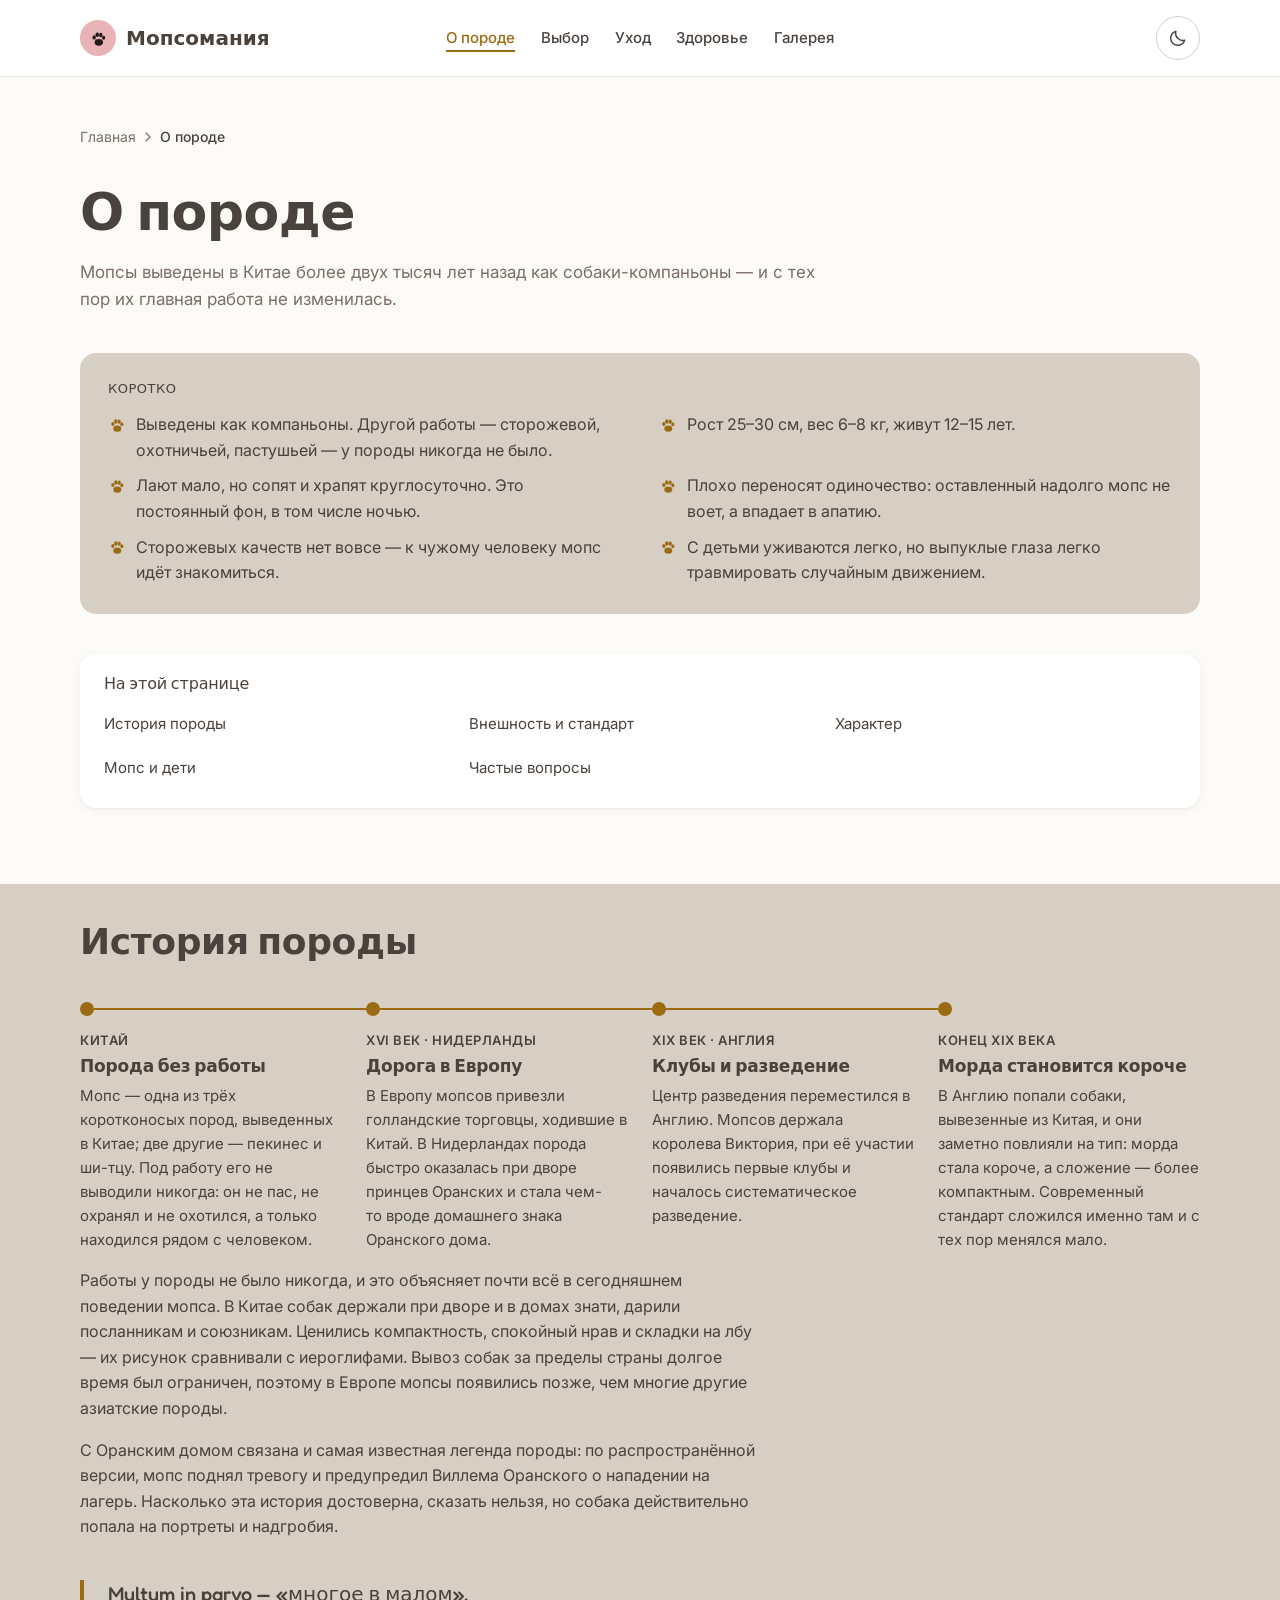
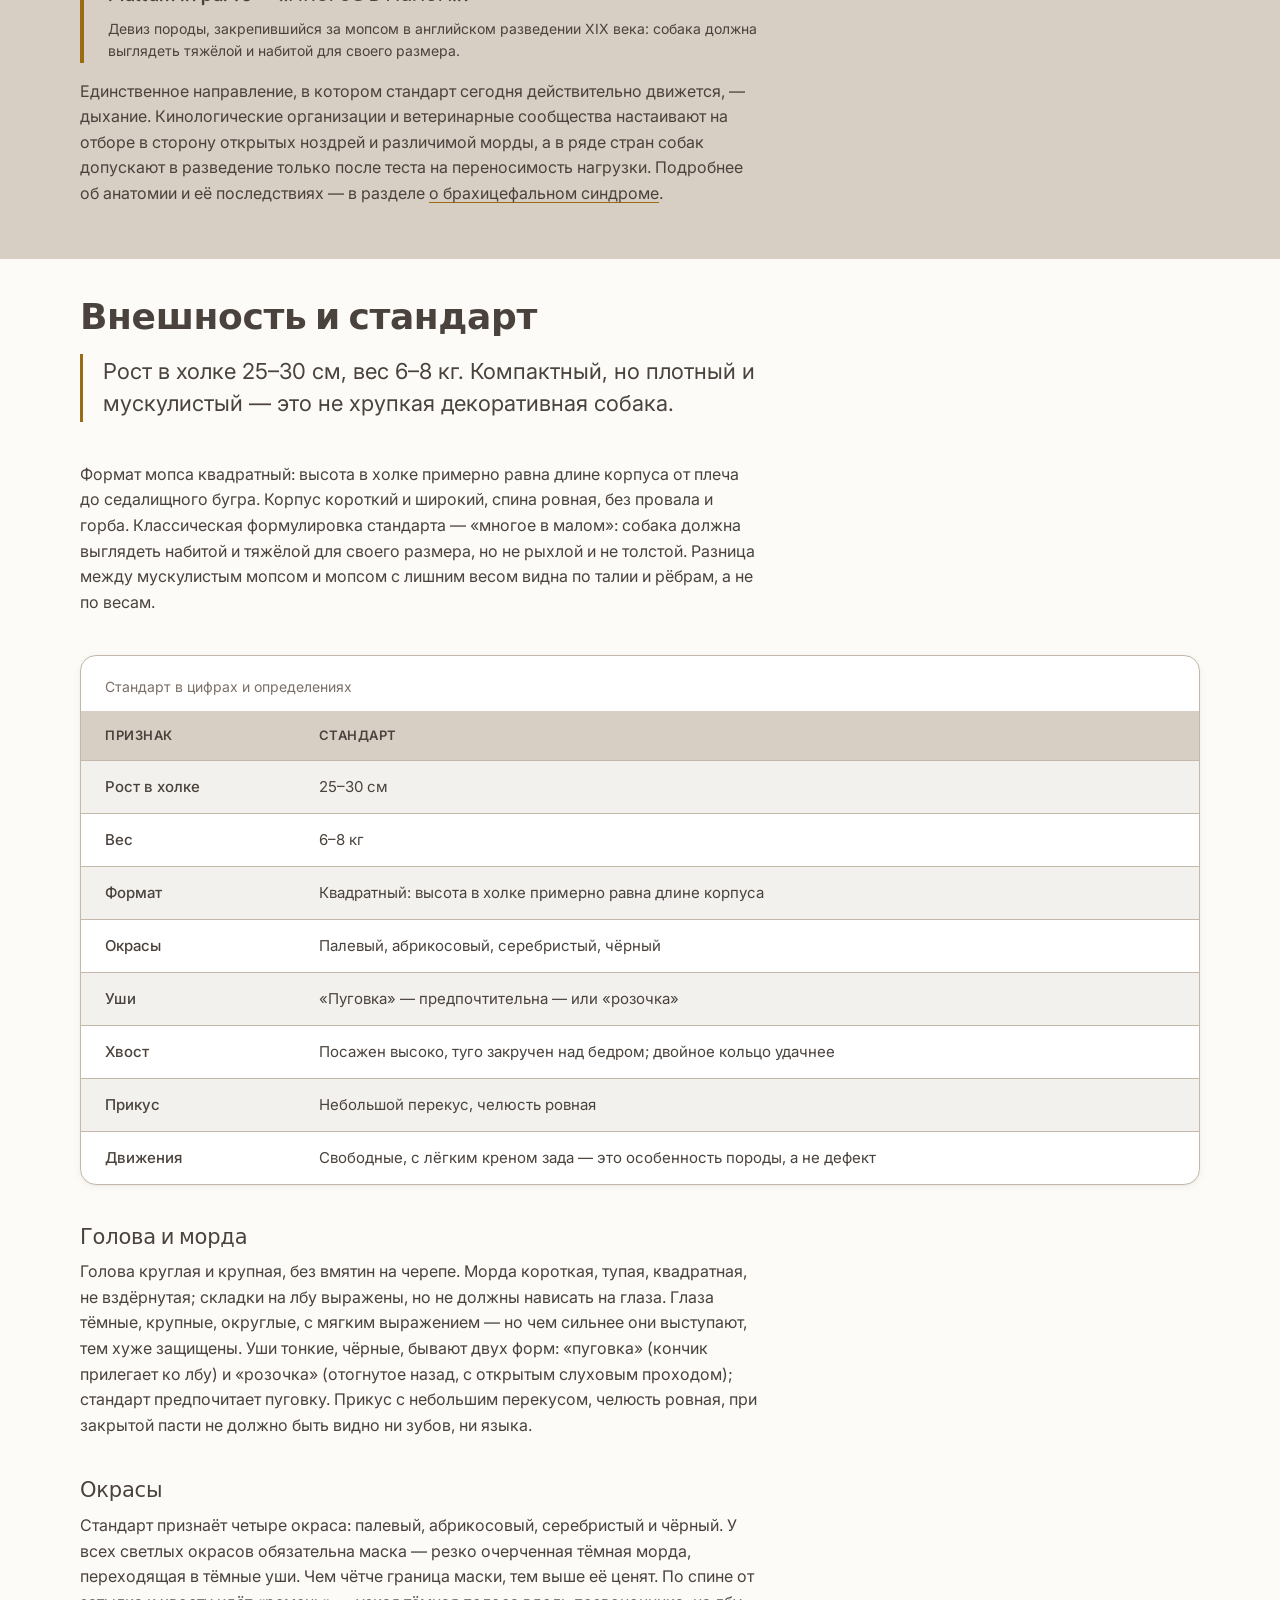
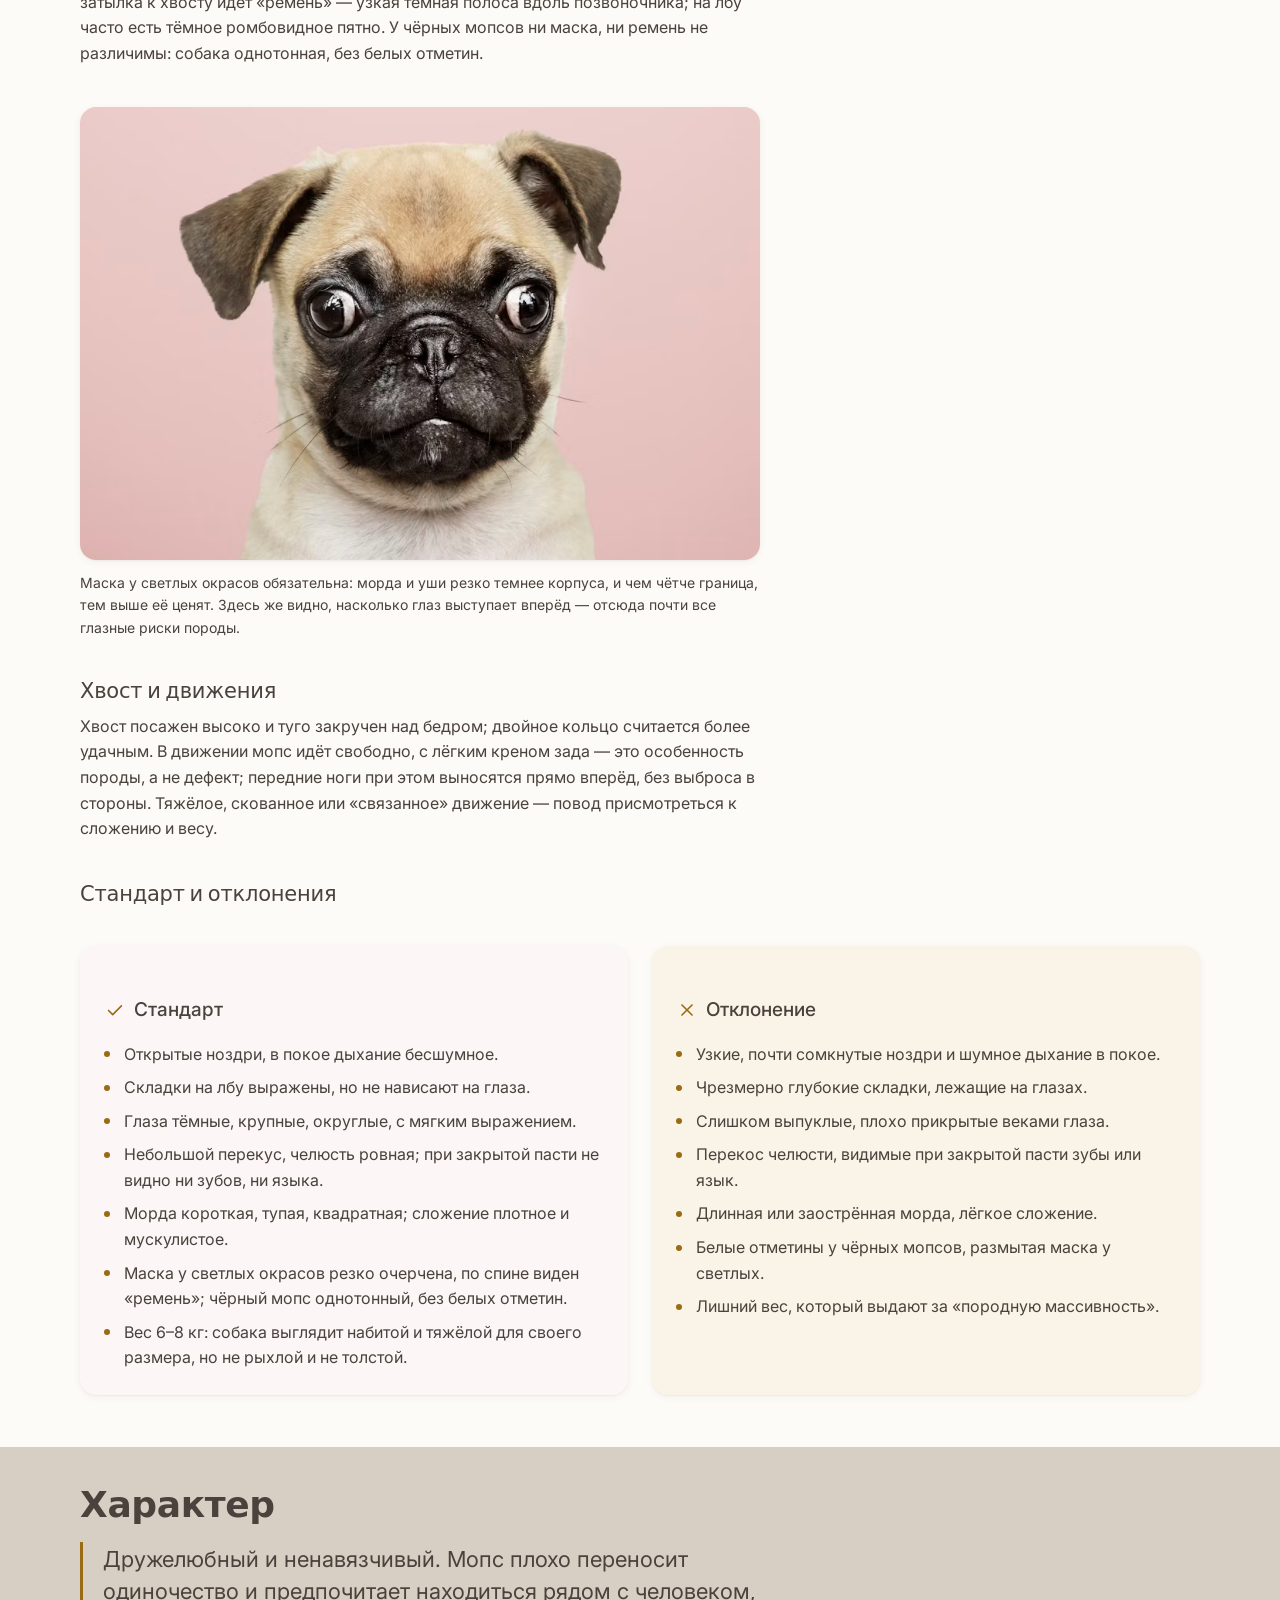
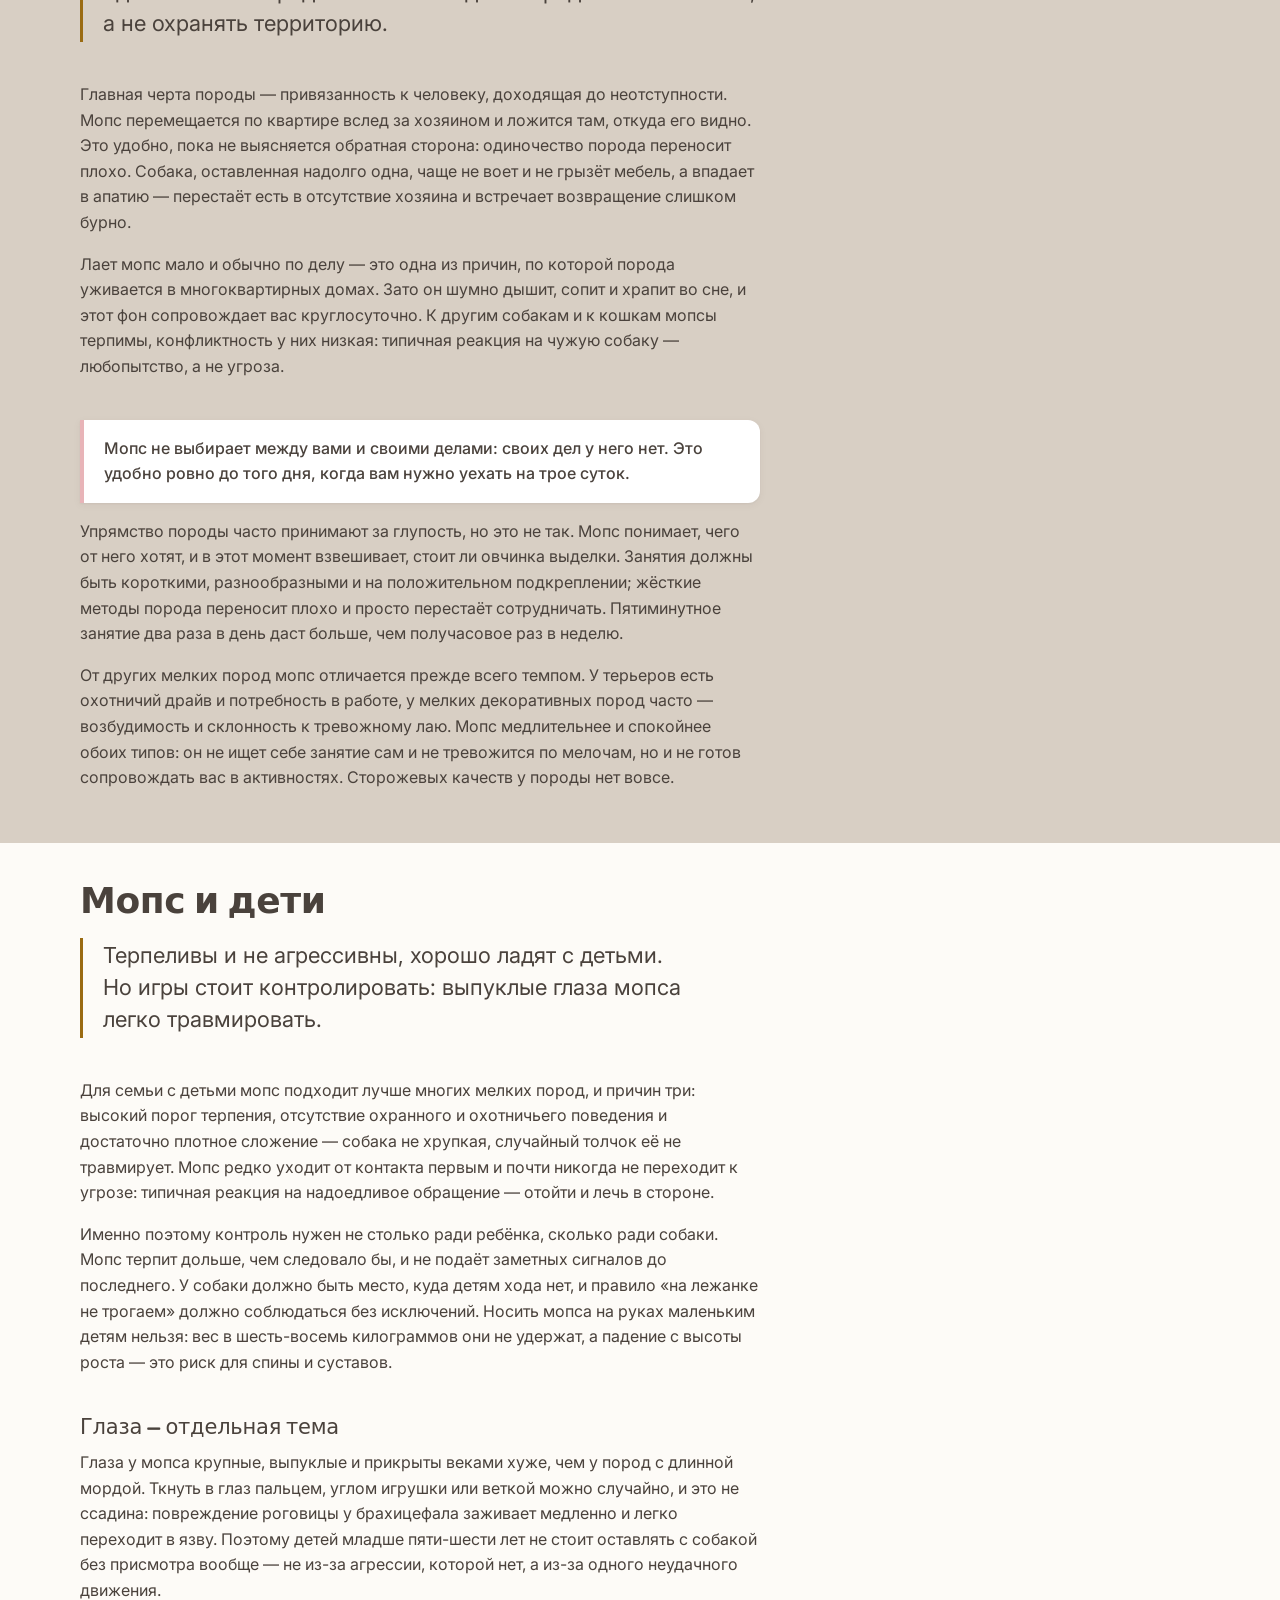
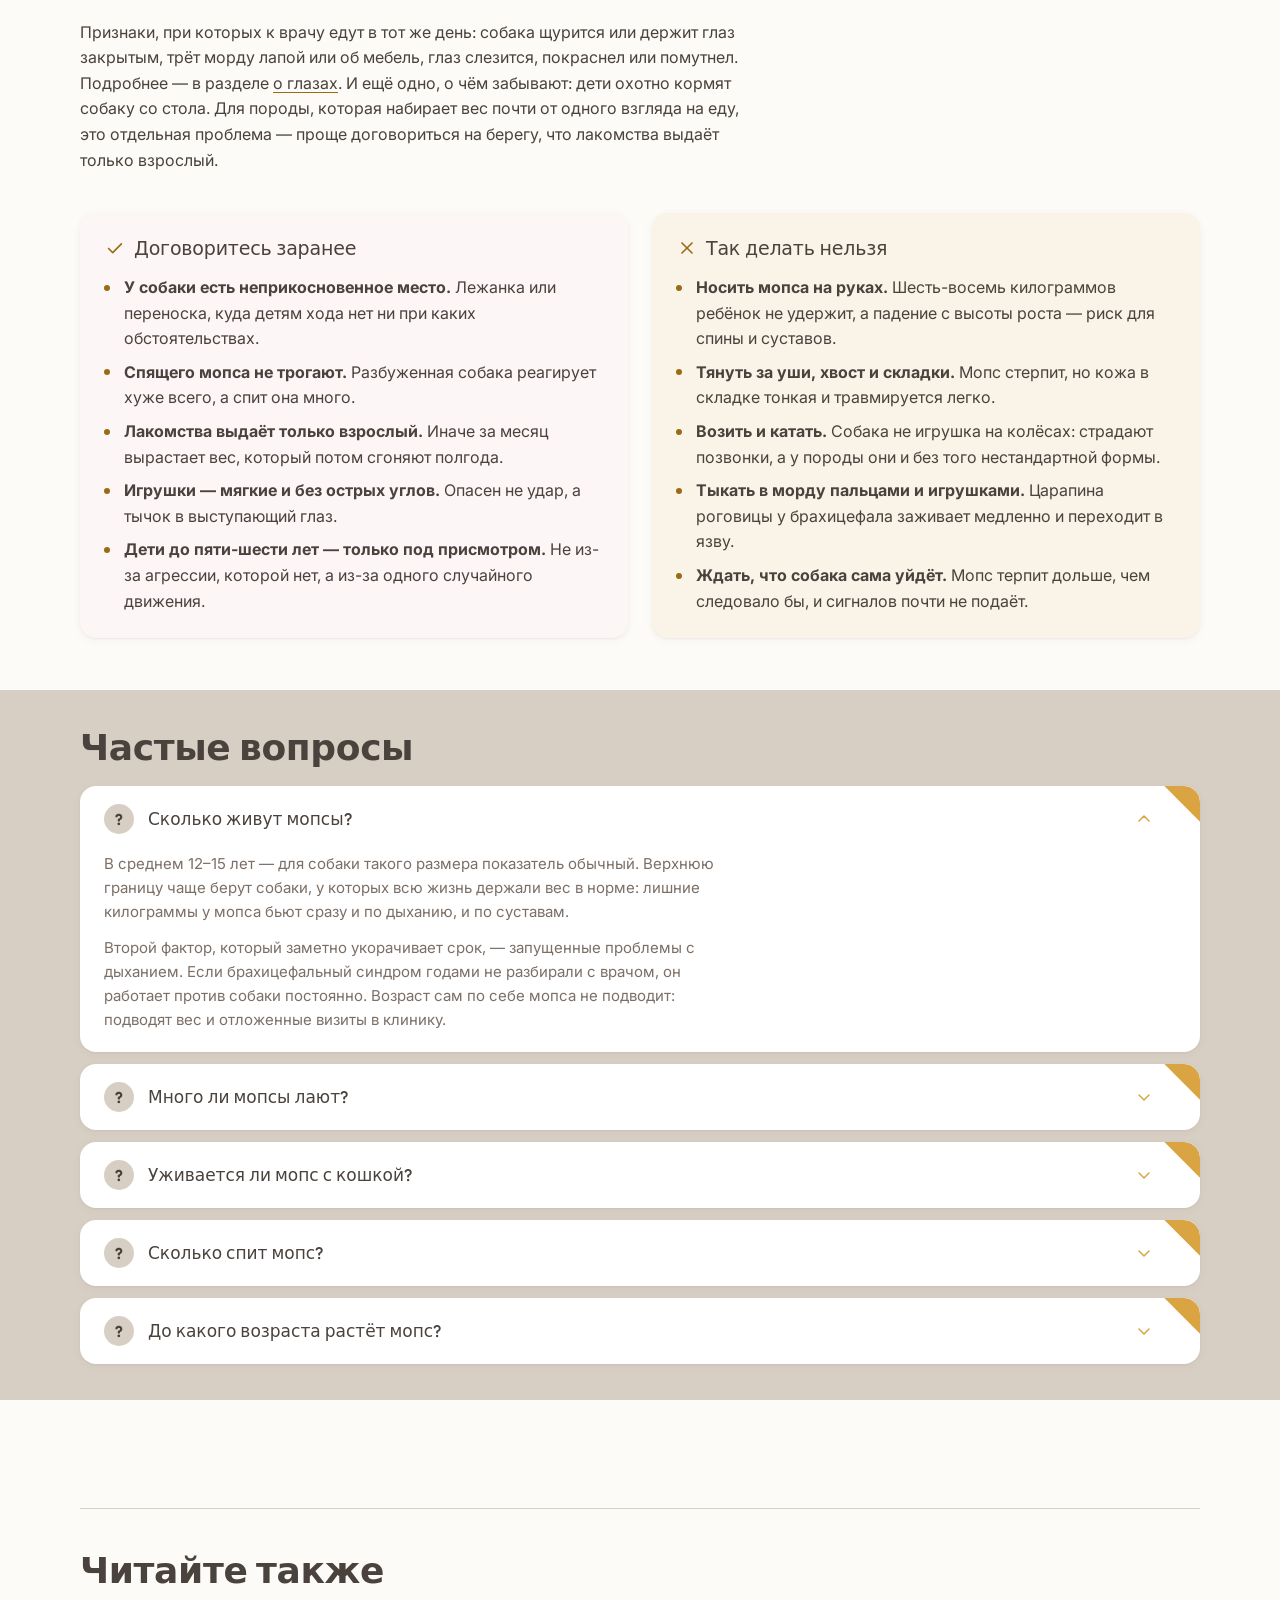
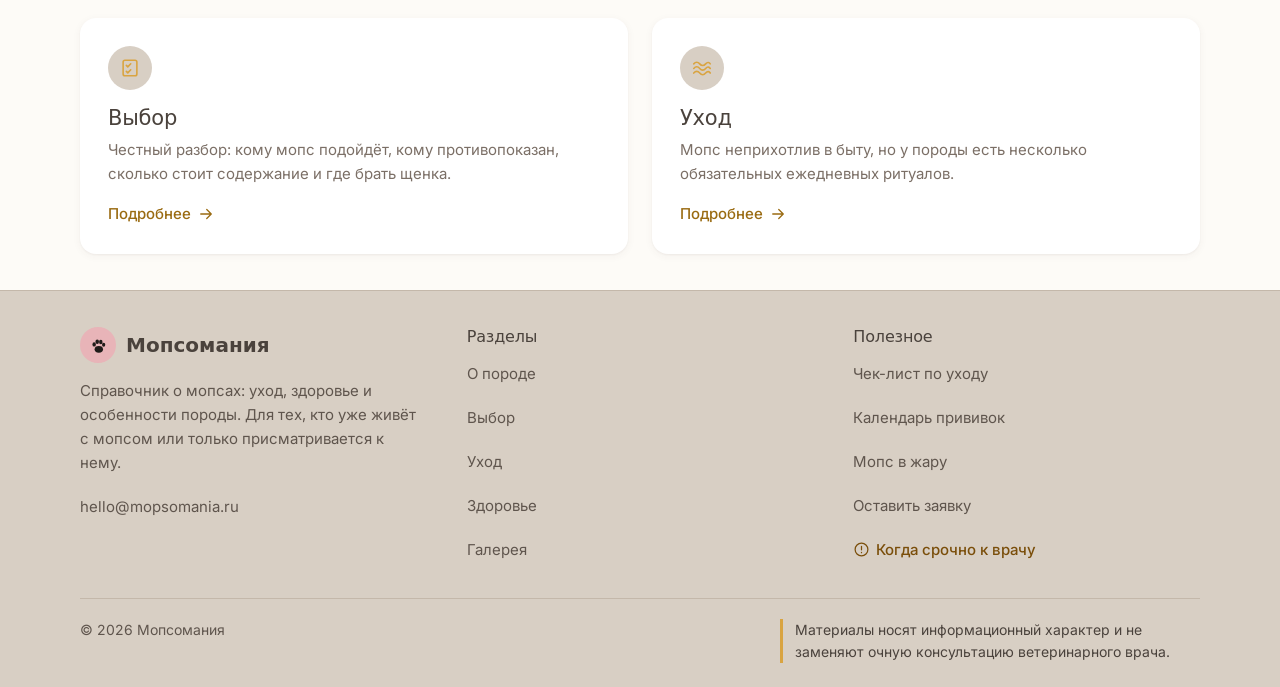
==== commit 36ac781b: "Анимированная иконка «Галерея», ссылка на заявку в подвале, a11y таблиц Иконка пятого анонса — папка" ====
--- a/about/index.html
+++ b/about/index.html
@@ -308,7 +308,8 @@
           набитой и тяжёлой для своего размера, но не рыхлой и не толстой. Разница между
           мускулистым мопсом и мопсом с лишним весом видна по талии и рёбрам, а не по весам.
         </p>
-        <div class="table-wrap">
+        <div class="table-wrap" tabindex="0" role="region"
+             aria-label="Таблица стандарта породы, прокручивается по горизонтали">
           <table class="care-table">
             <caption>Стандарт в цифрах и определениях</caption>
             <thead>
@@ -782,6 +783,7 @@
             <li><a class="footer__link" href="../care/#checklist">Чек-лист по уходу</a></li>
             <li><a class="footer__link" href="../health/#vaccination">Календарь прививок</a></li>
             <li><a class="footer__link" href="../care/#heat">Мопс в жару</a></li>
+            <li><a class="footer__link" href="../#contact">Оставить заявку</a></li>
             <li>
               <a class="footer__link footer__link--urgent" href="../health/#emergency">
                 <svg class="icon footer__urgent-icon" viewBox="0 0 24 24" aria-hidden="true" focusable="false">
--- a/style.css
+++ b/style.css
@@ -1731,10 +1731,72 @@
   transition: background-color var(--dur-theme) var(--ease);
 }
 
+/*
+  Ширины колонок. На узком экране таблица не сжимается под экран, а
+  прокручивается внутри .table-wrap: в колонке уже --table-col слова ломаются
+  по слогам и строка вытягивается на пол-экрана. Ширину таблицы браузер
+  считает сам из min-width ячеек — число колонок нигде не зашито, и таблица
+  из двух колонок на телефоне по-прежнему помещается целиком (8.5 + 13rem
+  против 356px контейнера на экране 390px). Значения — переменные, потому
+  что у таблицы сравнения пород колонок пять и ей нужны свои.
+*/
 .care-table {
+  --table-col: 13rem;
+  --table-col-first: 8.5rem;
   width: 100%;
   border-collapse: collapse;
   font-size: .9375rem;
+}
+
+.care-table th,
+.care-table td {
+  min-width: var(--table-col);
+}
+
+/*
+  Первая колонка не уезжает при горизонтальной прокрутке: без неё непонятно,
+  к чему относится уехавшая вбок ячейка. Фон обязателен — сквозь «прилипшую»
+  ячейку видно проезжающие колонки. Правый край рисуем тенью, а не границей:
+  при border-collapse: collapse граница остаётся на месте и не прилипает.
+
+  Всё это только до 900px. Выше ни одна таблица сайта в контейнер не
+  упирается (самая широкая — сравнение пород, 44rem, перестаёт помещаться
+  около 830px), прокрутки нет, и липкая колонка оставляла бы на десктопе
+  лишнюю вертикальную линию — украшение вместо подсказки. Зум считается
+  в тех же CSS-пикселях, так что при увеличении правила включаются.
+*/
+@media (max-width: 900px) {
+  .care-table thead th:first-child,
+  .care-table tbody th[scope="row"] {
+    position: sticky;
+    left: 0;
+    z-index: 1;
+    /* --footer-border, а не --neutral: последний совпадает с цветом границ
+       между строками, и край «прилипшей» колонки в нём терялся */
+    box-shadow: 1px 0 0 var(--footer-border);
+  }
+
+  /* Заливка липкой ячейки повторяет ту, что была бы у неё и без прилипания:
+     у шапки --neutral, у строк тела --surface панели. Нечётные строки
+     перебивают это правило весом и ставят зебру — так и нужно. */
+  .care-table thead th:first-child {
+    background-color: var(--neutral);
+  }
+
+  .care-table tbody th[scope="row"] {
+    background-color: var(--surface);
+  }
+
+  /* Шапка таблицы сравнения пород прозрачная (см. раздел «Сравнение пород»),
+     поэтому её липкой ячейке нужен не --neutral, а фон панели. */
+  .compare-table thead th:first-child {
+    background-color: var(--surface);
+  }
+}
+
+.care-table thead th:first-child,
+.care-table tbody th[scope="row"] {
+  min-width: var(--table-col-first);
 }
 
 .care-table caption {
@@ -1931,6 +1993,114 @@
 
   .teaser__link:focus-visible {
     outline: none;
+  }
+}
+
+/* --- Иконка «Галерея»: папка со снимками ---
+
+   Единственная анимированная иконка анонса. Остальные четыре карточки
+   остаются на прежнем «кружке со значком» — приём работает, пока
+   выделяет одну карточку из пяти.
+
+   Сцена помещается внутрь того же кружка 2.75rem: снимки поднимаются
+   в верхнюю часть viewBox и за границы иконки не выходят ни на одном
+   брейкпоинте. Проверять это надо именно здесь, а не по карточке:
+   у .teaser нет overflow: hidden, вылет наружу никто не обрежет.
+*/
+.gallery-icon {
+  /*
+    280ms против обычных 200ms: элементов три, и им нужен разлёт по
+    времени — на общей длительности хвост последнего снимка обрывался.
+    Величина живёт только здесь и токеном не заводится: глобальная шкала
+    длительностей описывает одиночные переходы, а не сцены.
+  */
+  --gallery-dur: 280ms;
+  width: 2.5rem;
+  height: 2.5rem;
+}
+
+/* Задняя стенка темнее передней — иначе папка читается плоским пятном.
+   Передняя на --accent-2, как декоративные значки остальных карточек,
+   но с обводкой: на кружке --neutral горчичный даёт 1.46:1, а на
+   наведённом --accent — и вовсе 1.25:1, и без контура форма пропадает. */
+.gallery-icon__back {
+  fill: var(--accent-2-strong);
+}
+
+.gallery-icon__front {
+  fill: var(--accent-2);
+  stroke: var(--accent-2-strong);
+  stroke-width: 1.5;
+}
+
+/*
+  Рамка снимка на --accent-2-strong, а не на --footer-border, как обычная
+  граница: в тёмной теме --footer-border равен --neutral, то есть цвету
+  самого кружка, и рамка исчезала бы ровно там, где снимок выезжает
+  на кружок. Заливка --surface совпадает с фоном карточки — снимок
+  читается как лист бумаги в обеих темах.
+*/
+.gallery-icon__frame {
+  fill: var(--surface);
+  stroke: var(--accent-2-strong);
+  stroke-width: 1.25;
+}
+
+.gallery-icon__paw--gold { fill: var(--accent-2); }
+.gallery-icon__paw--rose { fill: var(--accent); }
+.gallery-icon__paw--muted { fill: var(--text-muted); }
+
+/*
+  transform-box: fill-box переводит начало координат в рамку самой группы,
+  иначе поворот считался бы от угла viewBox и снимки уехали бы по дуге.
+  Задержки стоят на самих снимках, а не в правиле :hover: тогда веер
+  и раскрывается, и складывается одинаковой лесенкой.
+*/
+.gallery-icon__photo {
+  transform-box: fill-box;
+  transform-origin: 50% 100%;
+  transition: transform var(--gallery-dur) ease-out;
+}
+
+.gallery-icon__photo--right { transition-delay: 50ms; }
+.gallery-icon__photo--left { transition-delay: 100ms; }
+
+/*
+  Наведение — только там, где указатель действительно есть. На тач-экране
+  :hover залипает после тапа, и карточка осталась бы с раскрытым веером
+  до перехода на другую страницу; в (hover: none) сцена просто статична.
+*/
+@media (hover: hover) {
+  .teaser:hover .gallery-icon__photo--mid {
+    transform: translateY(-15px);
+  }
+
+  .teaser:hover .gallery-icon__photo--left {
+    transform: translate(-9px, -13px) rotate(-8deg);
+  }
+
+  .teaser:hover .gallery-icon__photo--right {
+    transform: translate(9px, -13px) rotate(8deg);
+  }
+}
+
+/*
+  Клавиатура: та же сцена по :focus-visible на карточке. Правило отдельное
+  и под @supports — селектор с неподдержанным :has() уронил бы весь список
+  вместе с рабочим :hover. Там, где :has() нет, теряется только анимация
+  по фокусу, кольцо фокуса рисуется своим правилом выше.
+*/
+@supports selector(:has(*)) {
+  .teaser:has(.teaser__link:focus-visible) .gallery-icon__photo--mid {
+    transform: translateY(-15px);
+  }
+
+  .teaser:has(.teaser__link:focus-visible) .gallery-icon__photo--left {
+    transform: translate(-9px, -13px) rotate(-8deg);
+  }
+
+  .teaser:has(.teaser__link:focus-visible) .gallery-icon__photo--right {
+    transform: translate(9px, -13px) rotate(8deg);
   }
 }
 
@@ -2253,13 +2423,20 @@
   display: grid;
   gap: clamp(1rem, 2vw, 1.5rem);
   align-items: stretch;
-  /* Колонки редко одинаковой длины — без этого короткая не дотянулась бы
-     до высоты соседней, и заливки встали бы ступенькой */
-  grid-auto-rows: 1fr;
-}
-
+}
+
+/*
+  Выравнивание высот нужно только в две колонки: без него короткая колонка
+  не дотянулась бы до высоты соседней и заливки встали бы ступенькой.
+  В одну колонку то же правило вредит — обе строки получают высоту длинной,
+  и под коротким текстом остаётся пустая заливка в пол-экрана. Поэтому
+  grid-auto-rows живёт внутри медиазапроса, рядом с самими колонками.
+*/
 @media (min-width: 760px) {
-  .duo { grid-template-columns: repeat(2, 1fr); }
+  .duo {
+    grid-template-columns: repeat(2, 1fr);
+    grid-auto-rows: 1fr;
+  }
 }
 
 .duo__col {
@@ -2748,29 +2925,14 @@
 }
 
 /* Пять колонок текста в 390px не помещаются — таблица прокручивается
-   внутри обёртки. Минимум держит колонки читаемыми на любом экране. */
+   внутри обёртки, как и остальные, липкая первая колонка приходит оттуда же.
+   Свои здесь только ширины: на общих 11rem пять колонок дали бы 55rem, и
+   прокрутка стала бы вдвое длиннее без пользы — тексты в ячейках короткие.
+   Нижний предел держит колонки читаемыми на любом экране. */
 .compare-table {
+  --table-col: 8rem;
+  --table-col-first: 11rem;
   min-width: 44rem;
-}
-
-/*
-  Первая колонка не уезжает при горизонтальной прокрутке.
-  Фон обязателен: без него сквозь «прилипшую» ячейку видно проезжающие
-  колонки. Правый край рисуем тенью, а не границей: при
-  border-collapse: collapse граница остаётся на месте и не прилипает.
-*/
-.compare-table th[scope="row"],
-.compare-table thead th:first-child {
-  position: sticky;
-  left: 0;
-  z-index: 1;
-  min-width: 11rem;
-  background-color: var(--surface);
-  /* --footer-border, а не --neutral: последний совпадает с цветом границ
-     между строками, и край «прилипшей» колонки в нём терялся. Токен взят
-     как единственный в палитре оттенок для видимой волосяной линии —
-     тот же приём, что с --emergency-tint у .duo. */
-  box-shadow: 1px 0 0 var(--footer-border);
 }
 
 /*
@@ -2819,6 +2981,17 @@
    поэтому геометрия взята у вариантов теста (.quiz__option): фон --bg на
    карточке --surface, граница --neutral, радиус --radius-sm. Поле читается
    как отдельный элемент внутри .tool, а не как продолжение карточки. */
+
+/*
+  Цель ссылки «Оставить заявку» из подвала. Отступ тот же, что у якорей
+  заголовков, но висит он на секции: заголовок формы лежит внутри .tool
+  с классом .reveal, а тот до появления смещён вниз на 24px. Браузер
+  прокручивает к смещённому положению, анимация сдвиг снимает — и цель
+  уезжает ровно на эти 24px под шапку. У секции трансформации нет.
+*/
+#contact {
+  scroll-margin-top: calc(var(--header-h) + 16px);
+}
 
 .lead {
   display: grid;
@@ -3361,6 +3534,22 @@
     transition: none !important;
   }
 
+  /* Сцена «папка со снимками» сразу в развёрнутом виде: движение выключено,
+     но содержимое иконки должно остаться понятным. Общее правило выше уже
+     свело переход к .01ms, поэтому раскладывать веер не нужно — достаточно
+     задать конечные положения как обычное состояние. */
+  .gallery-icon__photo--mid {
+    transform: translateY(-15px);
+  }
+
+  .gallery-icon__photo--left {
+    transform: translate(-9px, -13px) rotate(-8deg);
+  }
+
+  .gallery-icon__photo--right {
+    transform: translate(9px, -13px) rotate(8deg);
+  }
+
   /* Жест «погладь мопса» выключен целиком: остаётся статичное фото.
      Видео и клавиатурная альтернатива к нему тоже не нужны — JS сюда
      не заходит и слушателей не вешает. */
